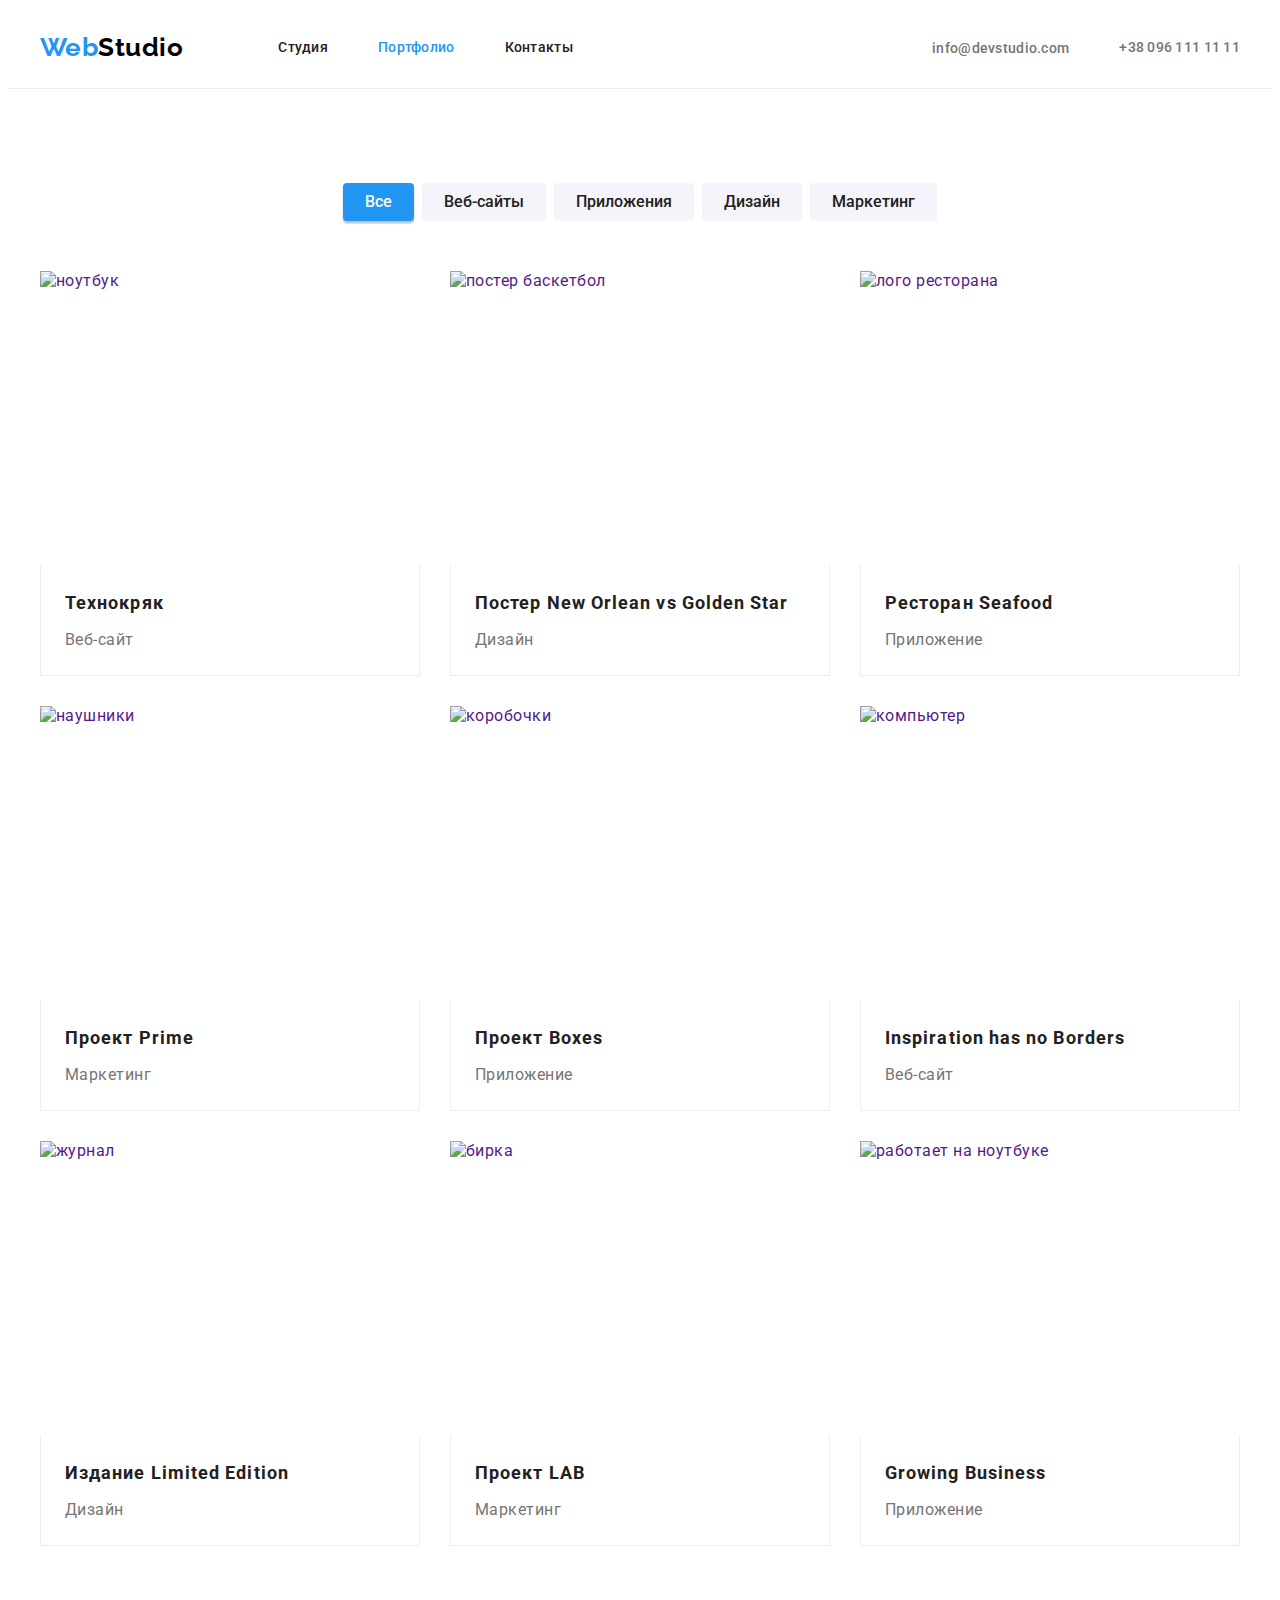
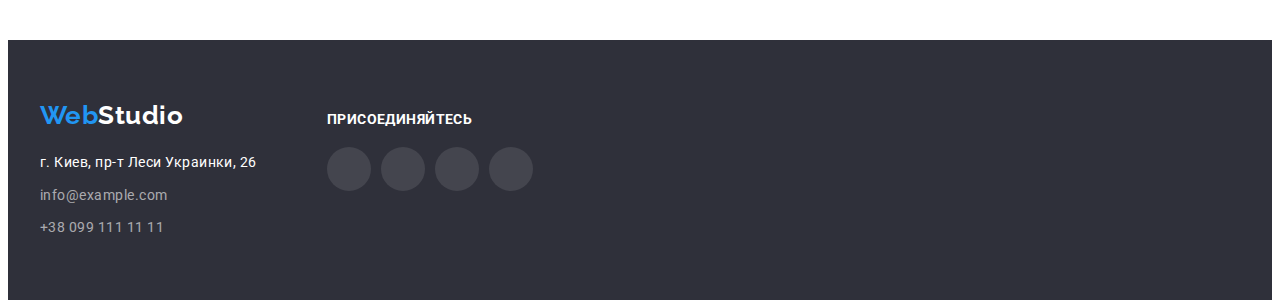
==== portfolio.html @ 0a2e4382 "правильный путь" ====
<!DOCTYPE html>
<html lang="ru">
<head>
    <meta charset="UTF-8">
    <meta http-equiv="X-UA-Compatible" content="IE=edge">
    <meta name="viewport" content="width=device-width, initial-scale=1.0">
    <title>WebStudio</title>
    <link rel="preconnect" href="https://fonts.googleapis.com">
    <link rel="preconnect" href="https://fonts.gstatic.com" crossorigin>
    <link href="https://fonts.googleapis.com/css2?family=Raleway:wght@700&family=Roboto:wght@400;500;700;900&display=swap"
        rel="stylesheet">
    <link rel="stylesheet" href="https://cdnjs.cloudflare.com/ajax/libs/modern-normalize/1.1.0/modern-normalize.min.css"
        integrity="sha512-wpPYUAdjBVSE4KJnH1VR1HeZfpl1ub8YT/NKx4PuQ5NmX2tKuGu6U/JRp5y+Y8XG2tV+wKQpNHVUX03MfMFn9Q=="
        crossorigin="anonymous" referrerpolicy="no-referrer" />
    <link rel="stylesheet" href="./css/styles.css" />
</head>
<body>
    <!-- Header -->
    <header class="page-header ">
        <div class="container header-container">
            <nav class="navigation">
                <a class="logo link" href="./index.html" lang="en"><span class="part-logo">Web</span>Studio</a>
                <ul class="menu list">
                    <li class="menu-item">
                        <a class="menu-link link" href="./index.html">Студия</a>
                    </li>
                    <li class="menu-item">
                        <a class="menu-link link current" href="portfolio.html">Портфолио</a>
                    </li>
                    <li class="menu-item">
                        <a class="menu-link link" href="">Контакты</a>
                    </li>
                </ul>
            </nav>
            <ul class="menu list">
                <li class="link">
                    <a class="menu-contact link email-address " href="mailto:info@devstudio.com">
                        <svg class="header-contact-icon" width="16" height="12">
                            <use href="./images/sprite.svg#icon-envelope"></use>
                        </svg>
                        info@devstudio.com
                    </a>
                    </li>
                    <li class="contact-menu-item link">
                        <a class="menu-contact link phone-number" href="tel:+380961111111">
                            <svg class="header-contact-icon" width="10" height="16">
                                <use href="./images/sprite.svg#icon-smartphone"></use>
                            </svg>
                            +38 096 111 11 11
                        </a>
                </li>
            </ul>
        </div>
        
    </header>
    <main>
    <!-- Portfolio cards -->
        <section class="portfolio section">
            <div class="portfolio-container container ">
                <ul class="btn-list list">
                    <li class="btn-item link"><button class="filters-btn filters-btn-active" type="button">Все</button></li>
                    <li class="btn-item link"><button class="filters-btn" type="button">Веб-сайты</button></li>
                    <li class="btn-item link"><button class="filters-btn" type="button">Приложения</button></li>
                    <li class="btn-item link"><button class="filters-btn" type="button">Дизайн</button></li>
                    <li class="btn-item link"><button class="filters-btn" type="button">Маркетинг</button></li>
                </ul>
                <ul class="portfolio-list list">
                    <li class="portfolio-item portfolio-project-link">
                        <a class="portfolio-project-item link" href=""><img src="./images/portfolio-img/project-img-1.jpg" alt="ноутбук"
                                width="370" height="294">
                        <div class="portfolio-card-info">
                            <h3 class="cards-title">Технокряк</h3>
                            <p class="cards-suptitle">Веб-сайт</p>
                        </div>
                        </a>
                    </li>
                    <li class="portfolio-item portfolio-project-link">
                        <a class="portfolio-project-item link" href=""><img src="./images/portfolio-img/project-img-2.jpg"
                                alt="постер баскетбол" width="370" height="294">
                        <div class="portfolio-card-info">
                            <h3 class="cards-title">Постер New Orlean vs Golden Star</h3>
                            <p class="cards-suptitle">Дизайн</p>
                        </div>
                        </a>
                    </li>
                    <li class="portfolio-item portfolio-project-link">
                        <a class="portfolio-project-item link" href=""><img src="./images/portfolio-img/project-img-3.jpg"
                                alt="лого ресторана" width="370" height="294">
                        <div class="portfolio-card-info">
                            <h3 class="cards-title">Ресторан Seafood</h3>
                            <p class="cards-suptitle">Приложение</p>
                        </div>
                        </a>
                    </li>
                    <li class="portfolio-item portfolio-project-link">
                        <a class="portfolio-project-item link" href=""><img src="./images/portfolio-img/project-img-4.jpg"
                                alt="наушники" width="370" height="294">
                        <div class="portfolio-card-info">
                            <h3 class="cards-title">Проект Prime</h3>
                            <p class="cards-suptitle">Маркетинг</p>
                        </div>
                        </a>
                    </li>
                    <li class="portfolio-item portfolio-project-link">
                        <a class="portfolio-project-item link" href=""><img src="./images/portfolio-img/project-img-5.jpg"
                                alt="коробочки" width="370" height="294">
                        <div class="portfolio-card-info">
                            <h3 class="cards-title">Проект Boxes</h3>
                            <p class="cards-suptitle">Приложение</p>
                        </div>
                        </a>
                    </li>
                    <li class="portfolio-item portfolio-project-link">
                        <a class="portfolio-project-item link" href=""><img src="./images/portfolio-img/project-img-6.jpg"
                                alt="компьютер" width="370" height="294">
                        <div class="portfolio-card-info">
                            <h3 lang="en" class="cards-title">Inspiration has no Borders</h3>
                            <p class="cards-suptitle">Веб-сайт</p>
                        </div>
                        </a>
                    </li>
                    <li class="portfolio-item portfolio-project-link">
                        <a class="portfolio-project-item link" href=""><img src="./images/portfolio-img/project-img-7.jpg" alt="журнал"
                                width="370" height="294">
                        <div class="portfolio-card-info">
                            <h3 class="cards-title">Издание Limited Edition</h3>
                            <p class="cards-suptitle">Дизайн</p>
                        </div>
                        </a>
                    </li>
                    <li class="portfolio-item portfolio-project-link">
                        <a class="portfolio-project-item link" href=""><img src="./images/portfolio-img/project-img-8.jpg" alt="бирка"
                                width="370" height="294">
                        <div class="portfolio-card-info">
                            <h3 class="cards-title">Проект LAB</h3>
                            <p class="cards-suptitle">Маркетинг</p>
                        </div>
                        </a>
                    </li>
                    <li class="portfolio-item portfolio-project-link">
                        <a class="portfolio-project-item link" href=""><img src="./images/portfolio-img/project-img-9.jpg"
                                alt="работает на ноутбуке" width="370" height="294">
                        <div class="portfolio-card-info">
                            <h3 lang="en" class="cards-title">Growing Business</h3>
                            <p class="cards-suptitle">Приложение</p>
                        </div>
                            
                        </a>
                    </li>
                </ul>
            </div>
        </section>
    </main>
    <!-- Footer -->
        <footer class="footer">
            <div class="footer-container container">
                <div class="footer-logo-contact">
                    <a class="logo-footer link" href="./index.html" lang="en"><span class="part-logo">Web</span>Studio</a>
                    <address class="address">
                        <ul class="footer-list list">
                            <li class="footer-item"><a class="footer-map link" href="https://goo.gl/maps/7doiL5XwBCKu4FnLA"
                                    target="_blank" rel="noopener noreferrer">г. Киев, пр-т Леси
                                    Украинки, 26 </a></li>
                            <li class="footer-item"><a class="footer-contact link"
                                    href="mailto:info@example.com">info@example.com</a></li>
                            <li class="footer-item"><a class="footer-contact link" href="tel:+380991111111">+38 099 111 11
                                    11</a></li>
                        </ul>
                    </address>
                </div>
                <div class="join">
                    <b class="join-title">присоединяйтесь</b>
                    <ul class="footer-icon-list list">
                        <li class="footer-list-item list">
                            <a href="" class="footer-list-link">
                                <svg class="footer-list-icon" width="20" height="20" aria-label="instagram">
                                    <use href="./images/sprite.svg#icon-instagram"></use>
                                </svg>
                            </a>
                        </li>
                        <li class="footer-list-item list">
                            <a href="" class="footer-list-link">
                                <svg class="footer-list-icon" width="20" height="20" aria-label="twitter">
                                    <use href="./images/sprite.svg#icon-twitter"></use>
                                </svg>
                            </a>
                        </li>
                        <li class="footer-list-item list">
                            <a href="" class="footer-list-link">
                                <svg class="footer-list-icon" width="20" height="20" aria-label="facebook">
                                    <use href="./images/sprite.svg#icon-facebook"></use>
                                </svg>
                            </a>
                        </li>
                        <li class="footer-list-item list">
                            <a href="" class="footer-list-link">
                                <svg class="footer-list-icon" width="20" height="20" aria-label="linkedin">
                                    <use href="./images/sprite.svg#icon-linkedin"></use>
                                </svg>
                            </a>
                        </li>
                    </ul>
                </div>
            </div>
    </footer>
</body>
</html>
---- css/styles.css ----
:root{
    --primary-font-family:'Roboto', sans-serif;
    --secondary-font-family:'Raleway', sans-serif;
    --accent-color: #2196F3;
    --main-letter-spacing: 0.03em;
}
h1,
h2,
h3,
h4,
h5,
h6,
p{
    margin-top: 0;
    margin-bottom: 0;
}
ul, 
ol{
    margin-top: 0;
    margin-bottom: 0;
    padding-left: 0;
}
img{
    display: block;
}
.container{
    width: 1200px;
    padding-left: 15px;
    padding-right: 15px;
    margin-left: auto;
    margin-right: auto;
}
.section{
    padding-top: 94px;
    padding-bottom: 94px;
}
.link{
    text-decoration: none;
}
.list{
    list-style: none;
}
body{
    font-family: var(--primary-font-family);

    letter-spacing: var(--main-letter-spacing);
}
/* ############### HEADER ################# */
.page-header{
    border-bottom: 1px solid #ECECEC;
}
.header-container{
    display: flex;
    align-items: center;
    justify-content: space-between;
}

.navigation{
    display: flex;
    align-items: center;
}

.menu{
    display: flex;
}
.logo {
    font-family: var(--secondary-font-family);
    font-weight: 700;
    font-size: 26px;
    line-height: 31px;
    color: #000000;
    margin-right: 95px;
}
.part-logo {
    color: var(--accent-color);
}
.menu-item:not(:last-child){
    margin-right: 50px;
}

.menu-link{
    display: block;
    padding-top: 32px;
    padding-bottom: 32px;
    font-weight: 500;
    font-size: 14px;
    line-height: 1.14;
    letter-spacing: 0.02em;
    color: #212121;
}

.menu-link:hover,
.menu-link:focus{
    color: var(--accent-color);
}

.menu-contact{
    display: flex;
    align-items: center;
    padding-top: 32px;
    padding-bottom: 32px;
}

.phone-number{
    font-weight: 500;
    font-size: 14px;
    line-height: 1.14;
    letter-spacing: 0.02em;
    color: #757575;
    margin-left: 30px;
}

.phone-number:hover,
.phone-number:focus{
    color: var(--accent-color);
}

.header-contact-icon{
    margin-right: 10px;
    fill: currentColor;
}

.email-address{
    font-weight: 500;
    font-size: 14px;
    line-height: 16px;
    letter-spacing: 0.02em;
    color: #757575;
}
.email-address:hover,
.email-address:focus{
    color: var(--accent-color);
} 
.current {
    color: var(--accent-color);
}
/* ################## /HEADER ################ */
/* ############### HERO ################## */
.hero {
    background-image: linear-gradient(rgba(47, 48, 58, 0.4), rgba(47, 48, 58, 0.4)), url("./images/hero/bg.jpg");
    background-size: cover;
    background-color: #2F303A;
    padding-top: 200px;
    padding-bottom: 200px;
    text-align: center;
}
.modal-btn{
    font-family: inherit;
    font-weight: 700;
    font-size: 16px;
    line-height: 1.87;
    letter-spacing: 0.06em;
    color: #FFFFFF;
    cursor: pointer;
    background: var(--accent-color);
    box-shadow: 0px 4px 4px rgba(0, 0, 0, 0.15);
    border-radius: 4px;
    padding: 8px 30px;
}
.modal-btn:hover,
.modal-btn:focus{
    background: #188CE8;
}
.hero-title{
    
    font-weight: 900;
    font-size: 44px;
    line-height: 1.36;
    text-align: center;
    letter-spacing: 0.06em;
    text-transform: uppercase;
    color: #fff;
    margin-bottom: 30px;
}

/* ################ /HERO ################# */
/* ########### PECULARITIES ############# */
.pecularities-list{
    display: flex;
    flex-wrap: wrap;
    margin-left: -30px;
    margin-top: -30px;
}
.pecularities-link{
    flex-basis: calc(100% / 4 - 30px);
    margin-left: 30px;
    margin-top: 30px;

}
.pecularities-title{
    font-weight: 700;
    font-size: 14px;
    line-height: 1.14;
    text-transform: uppercase;
    color: #212121;
    margin-bottom: 10px;
    
}
.suptitle{
    font-weight: 400;
    font-size: 14px;
    line-height: 1.71;
    color: #757575;
}
.pecularities-icon-section{
    display: block;
    width: 260px;
    height: 120px;
    background-color: #F5F4FA;
    padding: 25px 100px;
    margin-bottom: 30px;
    border-radius: 4px;
}
.pecularities-icon{
    display: flex;
    justify-content: center;
    align-items: center;
}
/* ########### /PECULARITIES ############## */
/* ########### WHAT WE ARE DOING ########### */
.our-occupation{
    padding-top: 0;
}
.our-occupation-list{
    display: flex;
    flex-wrap: wrap;
    margin-left: -30px;
    margin-top: -30px;
}
.works-item{
    flex-basis: calc(100% / 3 - 30px);
    margin-left: 30px;
    margin-top: 30px;
}

.our-occupation-title{
    font-weight: 700;
    font-size: 36px;
    line-height: 1.17;
    text-align: center;
    color: #212121;
    margin-bottom: 50px;
}
/* ########### /WHAT WE ARE DOING ########## */
/* ############ OUR TEAM ############### */
.our-team-list{
    display: flex;
    flex-wrap: wrap;
    margin-left: -30px;
    margin-top: -30px;
}
.our-team-item{
    flex-basis: calc(100% / 4 - 30px);
    margin-left: 30px;
    margin-top: 30px;
    box-shadow: 0px 1px 3px rgba(0, 0, 0, 0.12), 0px 1px 1px rgba(0, 0, 0, 0.14), 0px 2px 1px rgba(0, 0, 0, 0.2);
    border-radius: 0px 0px 4px 4px;
}
.our-team{
    background-color: #F5F4FA;
}
.our-team-title{
    font-weight: 700;
    font-size: 36px;
    line-height: 1.17;
    text-align: center;
    color: #212121;
    margin-bottom: 50px;
}
.our-team-info{
    padding-top: 30px;
    padding-bottom: 30px;
    background-color: #FFFFFF;
}
.team-name{
    font-weight: 500;
    font-size: 16px;
    line-height: 1.19;
    text-align: center;
    color: #212121;
    /* padding-top: 30px;
    padding-bottom: 30px; */
}
.team-profession{
    font-weight: 400;
    font-size: 16px;
    line-height: 19px;
    text-align: center;
    color: #757575;
    margin-top: 4px;
    margin-bottom: 16px;
    /* padding-bottom: 30px; */
}
.social-list{
    display: flex;
    justify-content: center;
}
.social-list-icon{
    fill: #AFB1B8;
    
}
.social-list-link{
    display: flex;
    align-items: center;
    justify-content: center;
    width: 44px;
    height: 44px;
    border-radius: 50%;
    /* background-color: #FFFFFF; */
}
.social-list-item:not(:last-child){
    margin-right: 10px;
}
.social-list-link:hover,
.social-list-link:focus{
    background-color: #2196F3;
}
.social-list-link:hover .social-list-icon,
.social-list-link:focus .social-list-icon{
    fill: #FFFFFF;
}

/* ######## /OUR TEAM ######### */
/* ############ OUR WORKS ############## */
.portfolio-list{
    display: flex;
    flex-wrap: wrap;
    margin-top: -30px;
    margin-left: -30px;
}
.portfolio-item{
    flex-basis: calc(100% / 3 - 30px);
    margin-left: 30px;
    margin-top: 30px;
    
}
.portfolio-item:hover,
.portfolio-item:focus{
    box-shadow: 1px 4px 6px 0px rgba(0, 0, 0, 0.16), 0px 4px 4px 0px rgba(0, 0, 0, 0.06),
            0px 1px 1px 0px rgba(0, 0, 0, 0.12);
}
.portfolio-card-info{
    padding: 20px 24px;
    background: #FFFFFF;
    border: 1px solid #EEEEEE;
    border-top: none;
}
.btn-list{
    display: flex;
    justify-content: center;
    margin-bottom: 50px;
}
.btn-item:not(:last-child){
    margin-right: 8px;
}
    
.cards-title{
    margin-bottom: 4px;
    font-weight: 700;
    font-size: 18px;
    line-height: 2;
    letter-spacing: 0.06em;
    color: #212121;
    
}
.cards-suptitle{
    font-weight: 400;
    font-size: 16px;
    line-height: 1.87;
    color: #757575;
}
/* ########### /OUR WORKS ############ */
/* ########### CLIENTS ############# */
.clients-title{
    font-family: 'Roboto';
    font-style: normal;
    font-weight: 700;
    font-size: 36px;
    line-height: 42px;
    text-align: center;
    letter-spacing: 0.03em;
    color: #212121;
    margin-bottom: 50px;
}
.clients-list{
    display: flex;
    justify-content: center;
}
.clients-list-link{
    display: flex;
    align-items: center;
    justify-content: center;
    width: 170px;
    height: 92px;
    border: 1px solid;
    border-radius: 4px;
    color: #AFB1B8;
}
.clients-list-icon{
    fill: currentColor;
}
.clients-list-link:focus,
.clients-list-link:hover{
    color: var(--accent-color);
}

.clients-item:not(:last-child) {
    margin-right: 30px;
}
/* ########### /CLIENTS ############# */
/* ########### FILTERS ########## */
.filters-btn-active{
    color: var(--accent-color);
}
.filters-btn{
    padding: 6px 22px;
    font-family: inherit;
    font-weight: 500;
    font-size: 16px;
    line-height: 1.62;
    text-align: center;
    color: #212121;
    cursor: pointer;
    background: #F5F4FA;
    border-radius: 4px;
    border: none;
}
.filters-btn-active,
.filters-btn:hover,
.filters-btn:focus{
    background-color: var(--accent-color);
    color: #fff;
    box-shadow: 0px 3px 1px rgba(0, 0, 0, 0.1), 0px 1px 2px rgba(0, 0, 0, 0.08),
    0px 2px 2px rgba(0, 0, 0, 0.12);
    border-radius: 4px;
}

/* ########### /FILTERS ########### */
/*##############FOOTER############*/
.address{
    font-style: normal;
}
.footer-item:not(:last-child){
    margin-bottom: 9px;
    /* padding-bottom: 60px; */
}
.footer{
    background-color: #2F303A;
    padding-top: 60px;
    padding-bottom: 60px;
}
.footer-container{
    display: flex;
    align-items: baseline;
}
.logo-footer{
    display: inline-block;

    font-family: var(--secondary-font-family);
    font-weight: 700;
    font-size: 26px;
    line-height: 1.19;
    color: #FFFFFF;
    /* padding-top: 60px; */
    margin-bottom: 20px;
    /* padding-bottom: 20px; */
}
.footer-logo-contact{
    margin-right: 70px;
}
.footer-contact{
    font-weight: 400;
    font-size: 14px;
    line-height: 1.71;
    color: rgba(255, 255, 255, 0.6);
}
.footer-map{
    font-weight: 400;
    font-size: 14px;
    line-height: 1.71;
    color: #FFFFFF;
}
.footer-contact:hover,
.footer-contact:focus{
    color: var(--accent-color);
}
.footer-map:hover,
.footer-map:focus {
    color: var(--accent-color);
}
.join-title{
    display: inline-block;
    font-family: 'Roboto';
    font-style: normal;
    font-weight: 700;
    font-size: 14px;
    line-height: 16px;
    letter-spacing: 0.03em;
    text-transform: uppercase;
    color: #FFFFFF;
    margin-bottom: 20px;
}
.footer-icon-list{
    display: flex;
}
.footer-list-link{
    display: flex;
    justify-content: center;
    align-items: center;
    width: 44px;
    height: 44px;
    border-radius: 50%;
    color: #FFFFFF;
    background-color: rgba(255, 255, 255, 0.1);
}
.footer-list-link:hover,
.footer-list-link:focus{
    background-color: var(--accent-color);
    color: #FFFFFF;
}
.footer-list-icon{
    fill: currentColor;
}
.footer-list-item:not(:last-child) {
    margin-right: 10px;
}
/*#############/FOOTER############*/
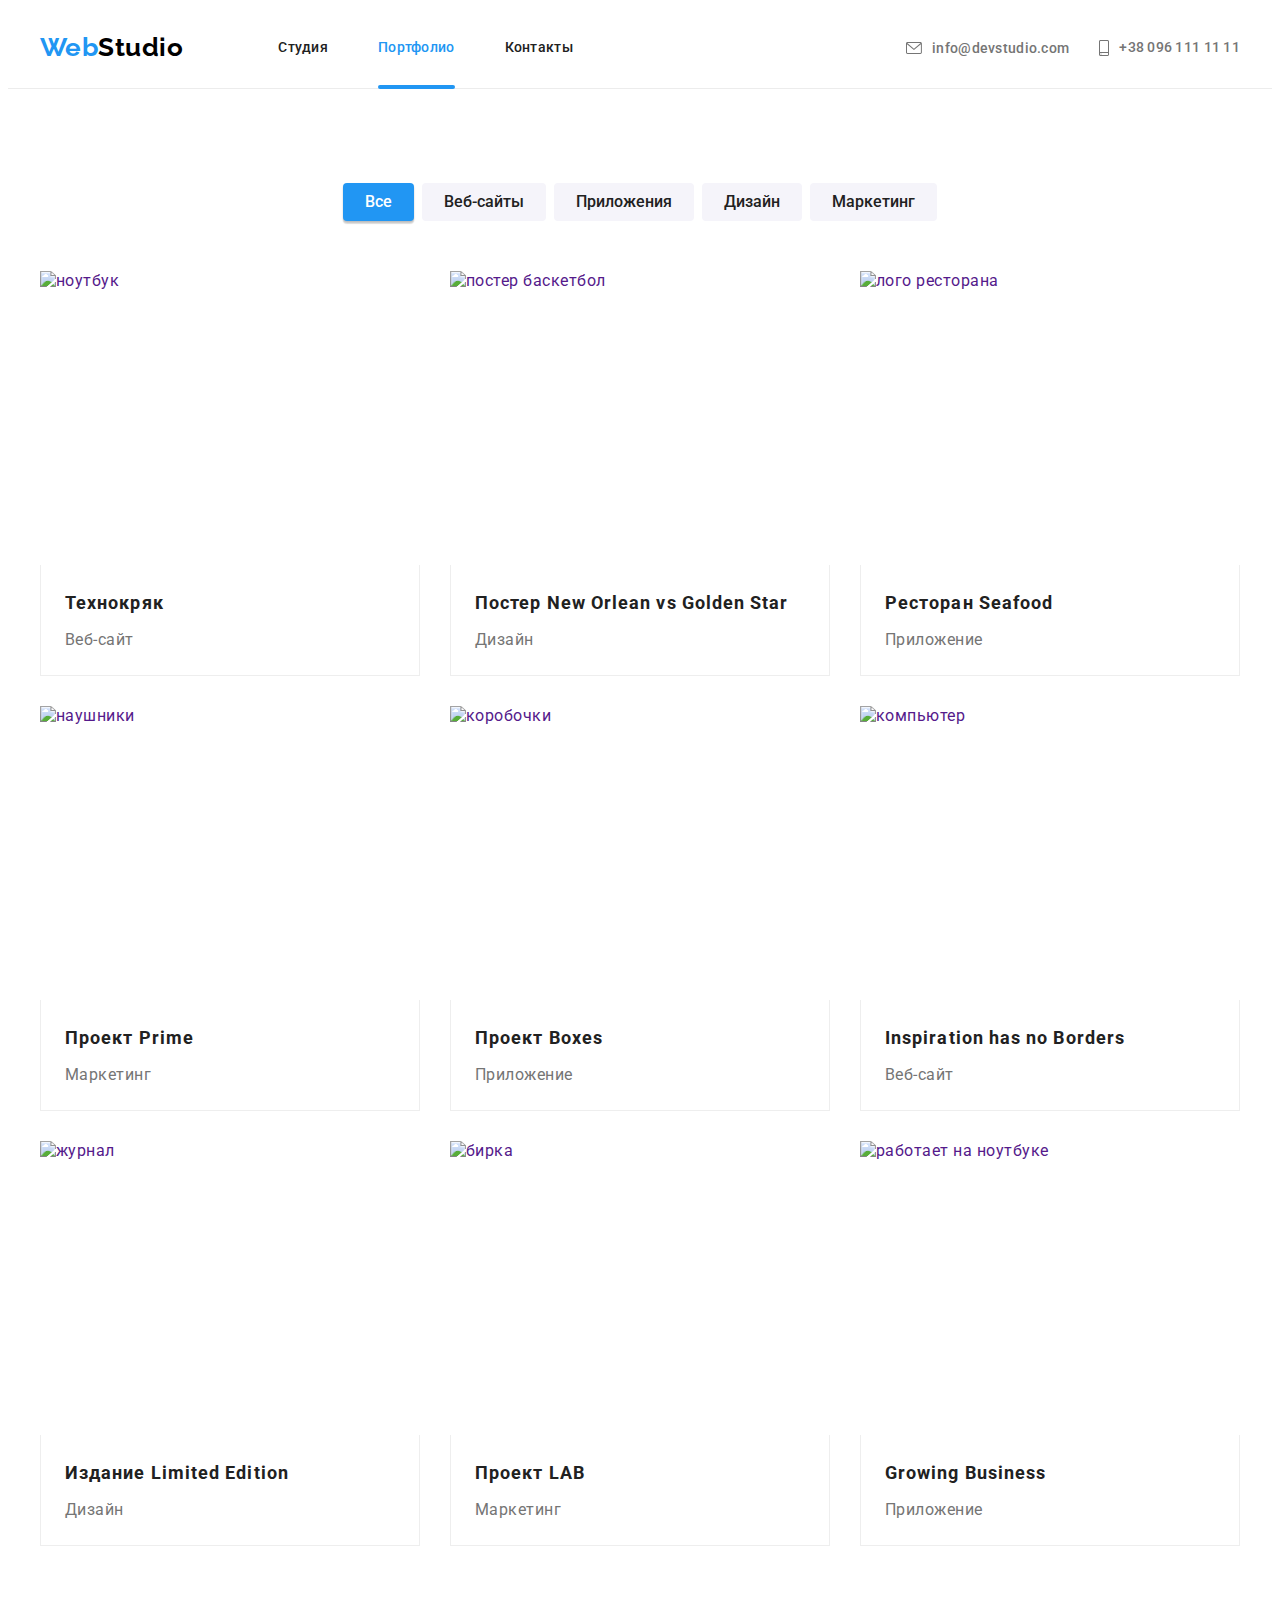
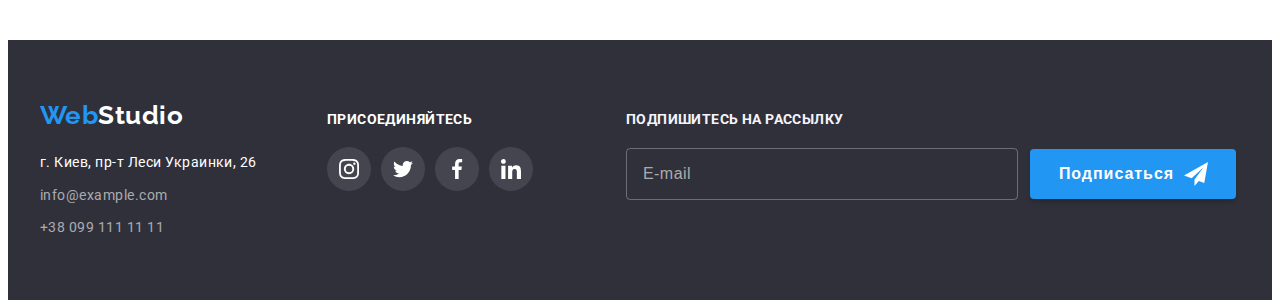
==== commit c622be1a: "на проверку" ====
--- a/portfolio.html
+++ b/portfolio.html
@@ -66,8 +66,17 @@
                 </ul>
                 <ul class="portfolio-list list">
                     <li class="portfolio-item portfolio-project-link">
-                        <a class="portfolio-project-item link" href=""><img src="./images/portfolio-img/project-img-1.jpg" alt="ноутбук"
-                                width="370" height="294">
+                        <a class="portfolio-project-item link" href="">
+                            <div class="portfolio-project-img">
+                                <img src="./images/portfolio-img/project-img-1.jpg" alt="ноутбук" width="370" height="294" />
+                                <div class="portfolio-overlay">
+                                    <p class="portfolio-overlay-text">
+                                        Ресурс предлагает комплексные предложения с разным уровнем функционала и сервисов. 
+                                        Все это позволит посетителю получить
+                                        исчерпывающие сведения о компании или частном лице.
+                                    </p>
+                                </div>
+                            </div>
                         <div class="portfolio-card-info">
                             <h3 class="cards-title">Технокряк</h3>
                             <p class="cards-suptitle">Веб-сайт</p>
@@ -75,8 +84,18 @@
                         </a>
                     </li>
                     <li class="portfolio-item portfolio-project-link">
-                        <a class="portfolio-project-item link" href=""><img src="./images/portfolio-img/project-img-2.jpg"
-                                alt="постер баскетбол" width="370" height="294">
+                        <a class="portfolio-project-item link" href="">
+                            <div class="portfolio-project-img">
+                            <img src="./images/portfolio-img/project-img-2.jpg"
+                                alt="постер баскетбол" width="370" height="294"/>
+                                <div class="portfolio-overlay">
+                                    <p class="portfolio-overlay-text">
+                                        Ресурс предлагает комплексные предложения с разным уровнем функционала и сервисов.
+                                        Все это позволит посетителю получить
+                                        исчерпывающие сведения о компании или частном лице.
+                                    </p>
+                                </div>
+                            </div>
                         <div class="portfolio-card-info">
                             <h3 class="cards-title">Постер New Orlean vs Golden Star</h3>
                             <p class="cards-suptitle">Дизайн</p>
@@ -84,8 +103,18 @@
                         </a>
                     </li>
                     <li class="portfolio-item portfolio-project-link">
-                        <a class="portfolio-project-item link" href=""><img src="./images/portfolio-img/project-img-3.jpg"
-                                alt="лого ресторана" width="370" height="294">
+                        <a class="portfolio-project-item link" href="">
+                             <div class="portfolio-project-img">
+                            <img src="./images/portfolio-img/project-img-3.jpg"
+                                alt="лого ресторана" width="370" height="294"/>
+                                <div class="portfolio-overlay">
+                                    <p class="portfolio-overlay-text">
+                                        Ресурс предлагает комплексные предложения с разным уровнем функционала и сервисов.
+                                        Все это позволит посетителю получить
+                                        исчерпывающие сведения о компании или частном лице.
+                                    </p>
+                                </div>
+                            </div>
                         <div class="portfolio-card-info">
                             <h3 class="cards-title">Ресторан Seafood</h3>
                             <p class="cards-suptitle">Приложение</p>
@@ -93,8 +122,18 @@
                         </a>
                     </li>
                     <li class="portfolio-item portfolio-project-link">
-                        <a class="portfolio-project-item link" href=""><img src="./images/portfolio-img/project-img-4.jpg"
+                        <a class="portfolio-project-item link" href="">
+                            <div class="portfolio-project-img">
+                                <img src="./images/portfolio-img/project-img-4.jpg"
                                 alt="наушники" width="370" height="294">
+                                <div class="portfolio-overlay">
+                                    <p class="portfolio-overlay-text">
+                                        Ресурс предлагает комплексные предложения с разным уровнем функционала и сервисов.
+                                        Все это позволит посетителю получить
+                                        исчерпывающие сведения о компании или частном лице.
+                                    </p>
+                                </div>
+                            </div>
                         <div class="portfolio-card-info">
                             <h3 class="cards-title">Проект Prime</h3>
                             <p class="cards-suptitle">Маркетинг</p>
@@ -102,8 +141,18 @@
                         </a>
                     </li>
                     <li class="portfolio-item portfolio-project-link">
-                        <a class="portfolio-project-item link" href=""><img src="./images/portfolio-img/project-img-5.jpg"
+                        <a class="portfolio-project-item link" href="">
+                            <div class="portfolio-project-img">
+                                <img src="./images/portfolio-img/project-img-5.jpg"
                                 alt="коробочки" width="370" height="294">
+                                <div class="portfolio-overlay">
+                                    <p class="portfolio-overlay-text">
+                                        Ресурс предлагает комплексные предложения с разным уровнем функционала и сервисов.
+                                        Все это позволит посетителю получить
+                                        исчерпывающие сведения о компании или частном лице.
+                                    </p>
+                                </div>
+                            </div>
                         <div class="portfolio-card-info">
                             <h3 class="cards-title">Проект Boxes</h3>
                             <p class="cards-suptitle">Приложение</p>
@@ -111,8 +160,18 @@
                         </a>
                     </li>
                     <li class="portfolio-item portfolio-project-link">
-                        <a class="portfolio-project-item link" href=""><img src="./images/portfolio-img/project-img-6.jpg"
+                        <a class="portfolio-project-item link" href="">
+                            <div class="portfolio-project-img">
+                                <img src="./images/portfolio-img/project-img-6.jpg"
                                 alt="компьютер" width="370" height="294">
+                                <div class="portfolio-overlay">
+                                    <p class="portfolio-overlay-text">
+                                        Ресурс предлагает комплексные предложения с разным уровнем функционала и сервисов.
+                                        Все это позволит посетителю получить
+                                        исчерпывающие сведения о компании или частном лице.
+                                    </p>
+                                </div>
+                            </div>
                         <div class="portfolio-card-info">
                             <h3 lang="en" class="cards-title">Inspiration has no Borders</h3>
                             <p class="cards-suptitle">Веб-сайт</p>
@@ -120,8 +179,18 @@
                         </a>
                     </li>
                     <li class="portfolio-item portfolio-project-link">
-                        <a class="portfolio-project-item link" href=""><img src="./images/portfolio-img/project-img-7.jpg" alt="журнал"
+                        <a class="portfolio-project-item link" href="">
+                            <div class="portfolio-project-img">
+                                <img src="./images/portfolio-img/project-img-7.jpg" alt="журнал"
                                 width="370" height="294">
+                                <div class="portfolio-overlay">
+                                    <p class="portfolio-overlay-text">
+                                        Ресурс предлагает комплексные предложения с разным уровнем функционала и сервисов.
+                                        Все это позволит посетителю получить
+                                        исчерпывающие сведения о компании или частном лице.
+                                    </p>
+                                </div>
+                            </div>
                         <div class="portfolio-card-info">
                             <h3 class="cards-title">Издание Limited Edition</h3>
                             <p class="cards-suptitle">Дизайн</p>
@@ -129,8 +198,18 @@
                         </a>
                     </li>
                     <li class="portfolio-item portfolio-project-link">
-                        <a class="portfolio-project-item link" href=""><img src="./images/portfolio-img/project-img-8.jpg" alt="бирка"
+                        <a class="portfolio-project-item link" href="">
+                            <div class="portfolio-project-img">
+                                <img src="./images/portfolio-img/project-img-8.jpg" alt="бирка"
                                 width="370" height="294">
+                                <div class="portfolio-overlay">
+                                    <p class="portfolio-overlay-text">
+                                        Ресурс предлагает комплексные предложения с разным уровнем функционала и сервисов.
+                                        Все это позволит посетителю получить
+                                        исчерпывающие сведения о компании или частном лице.
+                                    </p>
+                                </div>
+                            </div>
                         <div class="portfolio-card-info">
                             <h3 class="cards-title">Проект LAB</h3>
                             <p class="cards-suptitle">Маркетинг</p>
@@ -138,8 +217,18 @@
                         </a>
                     </li>
                     <li class="portfolio-item portfolio-project-link">
-                        <a class="portfolio-project-item link" href=""><img src="./images/portfolio-img/project-img-9.jpg"
+                        <a class="portfolio-project-item link" href="">
+                            <div class="portfolio-project-img">
+                                <img src="./images/portfolio-img/project-img-9.jpg"
                                 alt="работает на ноутбуке" width="370" height="294">
+                                <div class="portfolio-overlay">
+                                    <p class="portfolio-overlay-text">
+                                        Ресурс предлагает комплексные предложения с разным уровнем функционала и сервисов.
+                                        Все это позволит посетителю получить
+                                        исчерпывающие сведения о компании или частном лице.
+                                    </p>
+                                </div>
+                            </div>
                         <div class="portfolio-card-info">
                             <h3 lang="en" class="cards-title">Growing Business</h3>
                             <p class="cards-suptitle">Приложение</p>
@@ -201,6 +290,18 @@
                         </li>
                     </ul>
                 </div>
+                <div class="footer-send-form">
+                    <p class="footer-form-title">Подпишитесь на рассылку</p>
+                    <form class="footer-form" name="footer-form" autocomplete="on">
+                        <input class="footer-input" type="email" name="email" aria-label="E-mail" placeholder="E-mail" />
+                        <button class="footer-btn" type="submit">
+                            Подписаться
+                            <svg class="footer-icon-send" width="24" height="24">
+                                <use href="./images/sprite.svg#icon-send"></use>
+                            </svg>
+                        </button>
+                    </form>
+                </div>
             </div>
     </footer>
 </body>
--- a/css/styles.css
+++ b/css/styles.css
@@ -34,6 +34,18 @@
     padding-top: 94px;
     padding-bottom: 94px;
 }
+.visually-hidden{
+    position: absolute;
+    width: 1px;
+    height: 1px;
+    margin: -1px;
+    border: 0;
+    padding: 0;
+    white-space: nowrap;
+    clip-path: inset(100%);
+    clip: rect(0 0 0 0);
+    overflow: hidden;
+}
 .link{
     text-decoration: none;
 }
@@ -77,7 +89,13 @@
 .menu-item:not(:last-child){
     margin-right: 50px;
 }
-
+/* .menu-item::after {
+    display: block;
+    width: 48px;
+    height: 4px;
+    content: "";
+    background-color: #2196F3;
+} */
 .menu-link{
     display: block;
     padding-top: 32px;
@@ -87,12 +105,20 @@
     line-height: 1.14;
     letter-spacing: 0.02em;
     color: #212121;
+    transition: color 250ms cubic-bezier(0.4, 0, 0.2, 1);
 }
 
 .menu-link:hover,
 .menu-link:focus{
     color: var(--accent-color);
 }
+ /* .menu-link::after{
+    display: block;
+    width: 48px;
+    height: 4px;
+    content:"" ;
+    background-color: #2196F3;
+}  */
 
 .menu-contact{
     display: flex;
@@ -108,6 +134,7 @@
     letter-spacing: 0.02em;
     color: #757575;
     margin-left: 30px;
+    transition: color 250ms cubic-bezier(0.4, 0, 0.2, 1);
 }
 
 .phone-number:hover,
@@ -126,22 +153,45 @@
     line-height: 16px;
     letter-spacing: 0.02em;
     color: #757575;
+    transition: color 250ms cubic-bezier(0.4, 0, 0.2, 1);
 }
 .email-address:hover,
 .email-address:focus{
     color: var(--accent-color);
 } 
 .current {
+    position: relative;
     color: var(--accent-color);
 }
+.current::after {
+    position: absolute;
+    width: 100%;
+    left: 0;
+    bottom: -1px;
+    height: 4px;
+    background-color: var(--accent-color);
+    content: '';
+    border-radius: 2px;
+} 
 /* ################## /HEADER ################ */
 /* ############### HERO ################## */
 .hero {
-    background-image: linear-gradient(rgba(47, 48, 58, 0.4), rgba(47, 48, 58, 0.4)), url("./images/hero/bg.jpg");
-    background-size: cover;
+    max-width: 1600px;
+    margin: 0 auto;
     background-color: #2F303A;
+    padding-top: 0px;
+    padding-bottom: 0px;
+    text-align: center;
+}
+.hero-container{
+    max-width: 1600px;
+    margin: 0 auto;
     padding-top: 200px;
     padding-bottom: 200px;
+    background-image: linear-gradient(rgba(47, 48, 58, 0.4), rgba(47, 48, 58, 0.4)), url("../images/bg.jpg");
+    background-repeat: no-repeat;
+    background-size: cover;
+    background-position: center;
     text-align: center;
 }
 .modal-btn{
@@ -155,7 +205,9 @@
     background: var(--accent-color);
     box-shadow: 0px 4px 4px rgba(0, 0, 0, 0.15);
     border-radius: 4px;
-    padding: 8px 30px;
+    border: none;
+    padding: 10px 32px;
+    transition: background-color 250ms cubic-bezier(0.4, 0, 0.2, 1);
 }
 .modal-btn:hover,
 .modal-btn:focus{
@@ -228,9 +280,28 @@
     margin-top: -30px;
 }
 .works-item{
+    position: relative;
     flex-basis: calc(100% / 3 - 30px);
     margin-left: 30px;
     margin-top: 30px;
+}
+.works-overlay{
+    position: absolute;
+    bottom: 0;
+    width: 100%;
+    padding-top: 27px;
+    padding-bottom: 27px;
+    font-family: 'Roboto';
+    font-style: normal;
+    font-weight: 700;
+    font-size: 14px;
+    line-height: 16px;
+    text-align: center;
+    letter-spacing: 0.03em;
+    text-transform: uppercase;
+
+    color: #FFFFFF;
+    background-color: rgba(47, 48, 58, 0.8);
 }
 
 .our-occupation-title{
@@ -297,6 +368,7 @@
 }
 .social-list-icon{
     fill: #AFB1B8;
+    transition: fill 250ms cubic-bezier(0.4, 0, 0.2, 1);
     
 }
 .social-list-link{
@@ -306,6 +378,7 @@
     width: 44px;
     height: 44px;
     border-radius: 50%;
+    transition: background-color 250ms cubic-bezier(0.4, 0, 0.2, 1);
     /* background-color: #FFFFFF; */
 }
 .social-list-item:not(:last-child){
@@ -327,15 +400,65 @@
     flex-wrap: wrap;
     margin-top: -30px;
     margin-left: -30px;
+}
+.portfolio-project-img{
+    position: relative;
+    overflow: hidden;
+}
+.portfolio-project-img::before{
+    display: inline-block;
+    content: '';
+
+    position: absolute;
+    top: 0;
+    left: 0;
+    width: 100%;
+    height: 100%;
+
+    background-color: rgba(33, 150, 243, 0.9);
+
+    opacity: 0;
+
+    transform: translateY(100%);
+    transition: transform 250ms cubic-bezier(0.4, 0, 0.2, 1);
+}
+.portfolio-overlay{
+    position: absolute;
+    top: 0;
+    left: 0;
+    width: 100%;
+    height: 100%;
+    padding: 63px 24px;
+
+    opacity: 0;
+
+    transform: translateY(100%);
+    transition: transform 250ms cubic-bezier(0.4, 0, 0.2, 1);
+}
+.portfolio-item:hover .portfolio-project-img::before,
+.portfolio-item:hover .portfolio-overlay{
+    transform: translateY(0);
+    opacity: 1;
+}
+.portfolio-overlay-text{
+    font-size: 18px;
+    line-height: 1.56;
+    letter-spacing: 0.03em;
+
+    color:#FFFFFF
 }
 .portfolio-item{
     flex-basis: calc(100% / 3 - 30px);
     margin-left: 30px;
     margin-top: 30px;
+    transition: box-shadow 250ms cubic-bezier(0.4, 0, 0.2, 1);
     
 }
-.portfolio-item:hover,
-.portfolio-item:focus{
+.portfolio-project-item{
+    display: block;
+}
+.portfolio-project-item:hover,
+.portfolio-project-item:focus{
     box-shadow: 1px 4px 6px 0px rgba(0, 0, 0, 0.16), 0px 4px 4px 0px rgba(0, 0, 0, 0.06),
             0px 1px 1px 0px rgba(0, 0, 0, 0.12);
 }
@@ -395,6 +518,7 @@
     border: 1px solid;
     border-radius: 4px;
     color: #AFB1B8;
+    transition: color 250ms cubic-bezier(0.4, 0, 0.2, 1);
 }
 .clients-list-icon{
     fill: currentColor;
@@ -424,6 +548,7 @@
     background: #F5F4FA;
     border-radius: 4px;
     border: none;
+    transition: background-color 250ms cubic-bezier(0.4, 0, 0.2, 1), color 250ms cubic-bezier(0.4, 0, 0.2, 1), box-shadow 250ms cubic-bezier(0.4, 0, 0.2, 1);
 }
 .filters-btn-active,
 .filters-btn:hover,
@@ -473,12 +598,14 @@
     font-size: 14px;
     line-height: 1.71;
     color: rgba(255, 255, 255, 0.6);
+    transition: color 250ms cubic-bezier(0.4, 0, 0.2, 1);
 }
 .footer-map{
     font-weight: 400;
     font-size: 14px;
     line-height: 1.71;
     color: #FFFFFF;
+    transition: color 250ms cubic-bezier(0.4, 0, 0.2, 1);
 }
 .footer-contact:hover,
 .footer-contact:focus{
@@ -512,10 +639,11 @@
     border-radius: 50%;
     color: #FFFFFF;
     background-color: rgba(255, 255, 255, 0.1);
+    transition: background-color 250ms cubic-bezier(0.4, 0, 0.2, 1);
 }
 .footer-list-link:hover,
 .footer-list-link:focus{
-    background-color: var(--accent-color);
+    background-color: #2196f3;
     color: #FFFFFF;
 }
 .footer-list-icon{
@@ -524,4 +652,282 @@
 .footer-list-item:not(:last-child) {
     margin-right: 10px;
 }
-/*#############/FOOTER############*/+.footer-form-title {
+    display: inline-block;
+    margin-bottom: 20px;
+
+    font-weight: 700;
+    font-size: 14px;
+    line-height: 1.14;
+    letter-spacing: 0.03em;
+    text-transform: uppercase;
+
+    color: #F5F4Fa;
+}
+
+.footer-form {
+    display: flex;
+    align-items: center;
+}
+.footer-input {
+    width: 358px;
+    height: 50px;
+    padding: 0 16px;
+    margin-right: 12px;
+
+    border: 1px solid rgba(255, 255, 255, 0.3);
+    border-radius: 4px;
+
+    background-color: transparent;
+    color: #FFFFFF;
+    font-size: 16px;
+
+    outline: none;
+    transition: border-color 250ms cubic-bezier(0.4, 0, 0.2, 1);
+}
+
+.footer-input:focus {
+    border-color: #2196f3;
+}
+
+.footer-input::placeholder {
+    font-size: 16px;
+    line-height: 1.25;
+    letter-spacing: 0.03em;
+
+    color: rgba(255, 255, 255, 0.6);
+}
+
+.footer-btn {
+    display: inline-flex;
+    align-items: center;
+    justify-content: center;
+    padding: 10px 28px 10px 29px;
+
+    font-weight: 700;
+    font-size: 16px;
+    line-height: 1.87;
+    letter-spacing: 0.06em;
+
+    color: #FFFFFF;
+    background-color: #2196f3;
+    border: none;
+    box-shadow: 0px 4px 4px rgba(0, 0, 0, 0.15);
+    border-radius: 4px;
+
+    transition: background-color 250ms cubic-bezier(0.4, 0, 0.2, 1);
+}
+
+.footer-icon-send {
+    margin-left: 10px;
+    fill: currentColor;
+}
+
+.footer-btn:hover,
+.footer-btn:focus {
+    background-color: #188ce8;
+}
+.footer-send-form{
+    margin-left: 93px;
+}
+/*#############/FOOTER############*/
+/* ---------------------- BACKDROP + MODAL ----------------------- */
+
+.backdrop {
+    position: fixed;
+    top: 0;
+    left: 0;
+    width: 100vw;
+    height: 100vh;
+    background-color: rgba(0, 0, 0, 0.2);
+
+    opacity: 1;
+    transition: opacity 250ms cubic-bezier(0.4, 0, 0.2, 1), visibility 250ms cubic-bezier(0.4, 0, 0.2, 1);
+}
+
+.backdrop.is-hidden {
+    opacity: 0;
+    visibility: hidden;
+    pointer-events: none;
+}
+
+.backdrop.is-hidden .modal {
+    transform: translate(-50%, -50%) scale(0.9);
+    opacity: 0;
+}
+
+.modal {
+    position: absolute;
+    top: 50%;
+    left: 50%;
+    padding: 40px;
+    min-width: 528px;
+    min-height: 581px;
+    border-radius: 4px;
+
+    background-color: #FFFFFF;
+    box-shadow: 0px 1px 3px rgba(0, 0, 0, 0.12), 0px 1px 1px rgba(0, 0, 0, 0.14),
+        0px 2px 1px rgba(0, 0, 0, 0.2);
+
+    transform: translate(-50%, -50%) scale(1);
+    opacity: 1;
+
+    transition: transform 250ms cubic-bezier(0.4, 0, 0.2, 1), opacity 250ms cubic-bezier(0.4, 0, 0.2, 1);
+}
+
+.modal-btn-close {
+    position: absolute;
+    top: 8px;
+    right: 8px;
+    display: flex;
+    justify-content: center;
+    align-items: center;
+    margin-left: auto;
+    width: 30px;
+    height: 30px;
+    border-radius: 50%;
+    cursor: pointer;
+    background-color: #FFFFFF;
+    border: 1px solid rgba(0, 0, 0, 0.1);
+    padding: 0;
+    transition: box-shadow 250ms cubic-bezier(0.4, 0, 0.2, 1), fill 250ms cubic-bezier(0.4, 0, 0.2, 1);
+}
+
+.modal-btn-close:hover {
+    box-shadow: 0px 1px 3px rgba(0, 0, 0, 0.12), 0px 1px 1px rgba(0, 0, 0, 0.14),
+        0px 2px 1px rgba(0, 0, 0, 0.2);
+    fill: #2196F3;
+}
+/*############## CONTACT FOR M############*/
+.form-title{
+    font-family: 'Roboto';
+    font-style: normal;
+    font-weight: 700;
+    font-size: 20px;
+    line-height: 23px;
+    text-align: center;
+    letter-spacing: 0.03em;
+    color: #212121;
+    margin-bottom: 12px;
+}
+.contact-form{
+    display: flex;
+    flex-direction: column;
+}
+.contact-form-field{
+    margin-bottom: 10px;
+}
+.contact-form-field-span{
+    font-family: 'Roboto';
+    font-style: normal;
+    font-weight: 400;
+    font-size: 12px;
+    line-height: 14px;
+    letter-spacing: 0.01em;
+    color: #757575;
+}
+.contact-form-input-wrapper{
+    position: relative;
+    margin-top: 4px;
+}
+.contact-form-input{
+    width: 100%;
+    height: 40px;
+    padding-left: 42px;
+    border-radius: 4px;
+    border: 1px solid rgba(33, 33, 33, 0.2);
+    cursor: pointer;
+    transition: border-color 250ms cubic-bezier(0.4, 0, 0.2, 1);
+}
+.contact-form-input:focus{
+    outline: none;
+    border-color: #2196F3;
+}
+.contact-form-icon{
+    position: absolute;
+    top: 50%;
+    left: 12px;
+    transform: translateY(-50%);
+    transition: fill 250ms cubic-bezier(0.4, 0, 0.2, 1);
+}
+.contact-form-input:focus + .contact-form-icon{
+    fill: #2196F3;
+}
+.contact-form-comment{
+    width: 100%;
+    height: 120px;
+    padding: 12px 16px;
+    margin-top: 4px;
+    resize: none;
+    border-radius: 4px;
+    border: 1px solid rgba(33, 33, 33, 0.2);
+    transition: border-color 250ms cubic-bezier(0.4, 0, 0.2, 1);
+}
+.contact-form-comment::placeholder{
+    font-family: 'Roboto';
+    font-style: normal;
+    font-weight: 400;
+    font-size: 14px;
+    line-height: 16px;
+    letter-spacing: 0.01em;
+    color: rgba(117, 117, 117, 0.5);
+}
+.contact-form-comment:focus{
+    outline: none;
+    border-color: #2196F3;
+}
+.contact-form-checkbox-label{
+    display: flex;
+    align-items: center;
+    font-family: 'Roboto';
+    font-style: normal;
+    font-weight: 400;
+    font-size: 14px;
+    line-height: 24px;
+    letter-spacing: 0.03em;
+    margin-bottom: 30px;
+    color: #757575;
+}
+.contact-form-checkbox-label::before{
+    display: block;
+    content: '';
+    width: 16px;
+    height: 15px;
+    margin-right: 8px;
+    cursor: pointer;
+    border: 1px solid #212121;
+    border-radius: 2px;
+
+}
+.contact-form-checkbox:checked + .contact-form-checkbox-label::before{
+    background-color: #2196F3;
+    background-image: url("../images/icon-check.svg");
+    background-position: center;
+    border: 1px solid #2196F3;
+    
+}
+.contact-form-checkbox:focus +.contact-form-checkbox-label::before{
+    outline: 2px solid rgba(33, 150, 243, 0.5);
+}
+.contact-form-btn {
+    font-family: inherit;
+    align-self: center;
+    font-weight: 700;
+    font-size: 16px;
+    line-height: 1.87;
+    letter-spacing: 0.06em;
+    color: #FFFFFF;
+    cursor: pointer;
+    background: var(--accent-color);
+    box-shadow: 0px 4px 4px rgba(0, 0, 0, 0.15);
+    border-radius: 4px;
+    border: none;
+    padding: 10px 55px;
+    transition: background-color 250ms cubic-bezier(0.4, 0, 0.2, 1);
+}
+
+.contact-form-btn:hover,
+.contact-form-btn:focus {
+    background: #188CE8;
+}
+/*############# /CONTACT FORM ############*/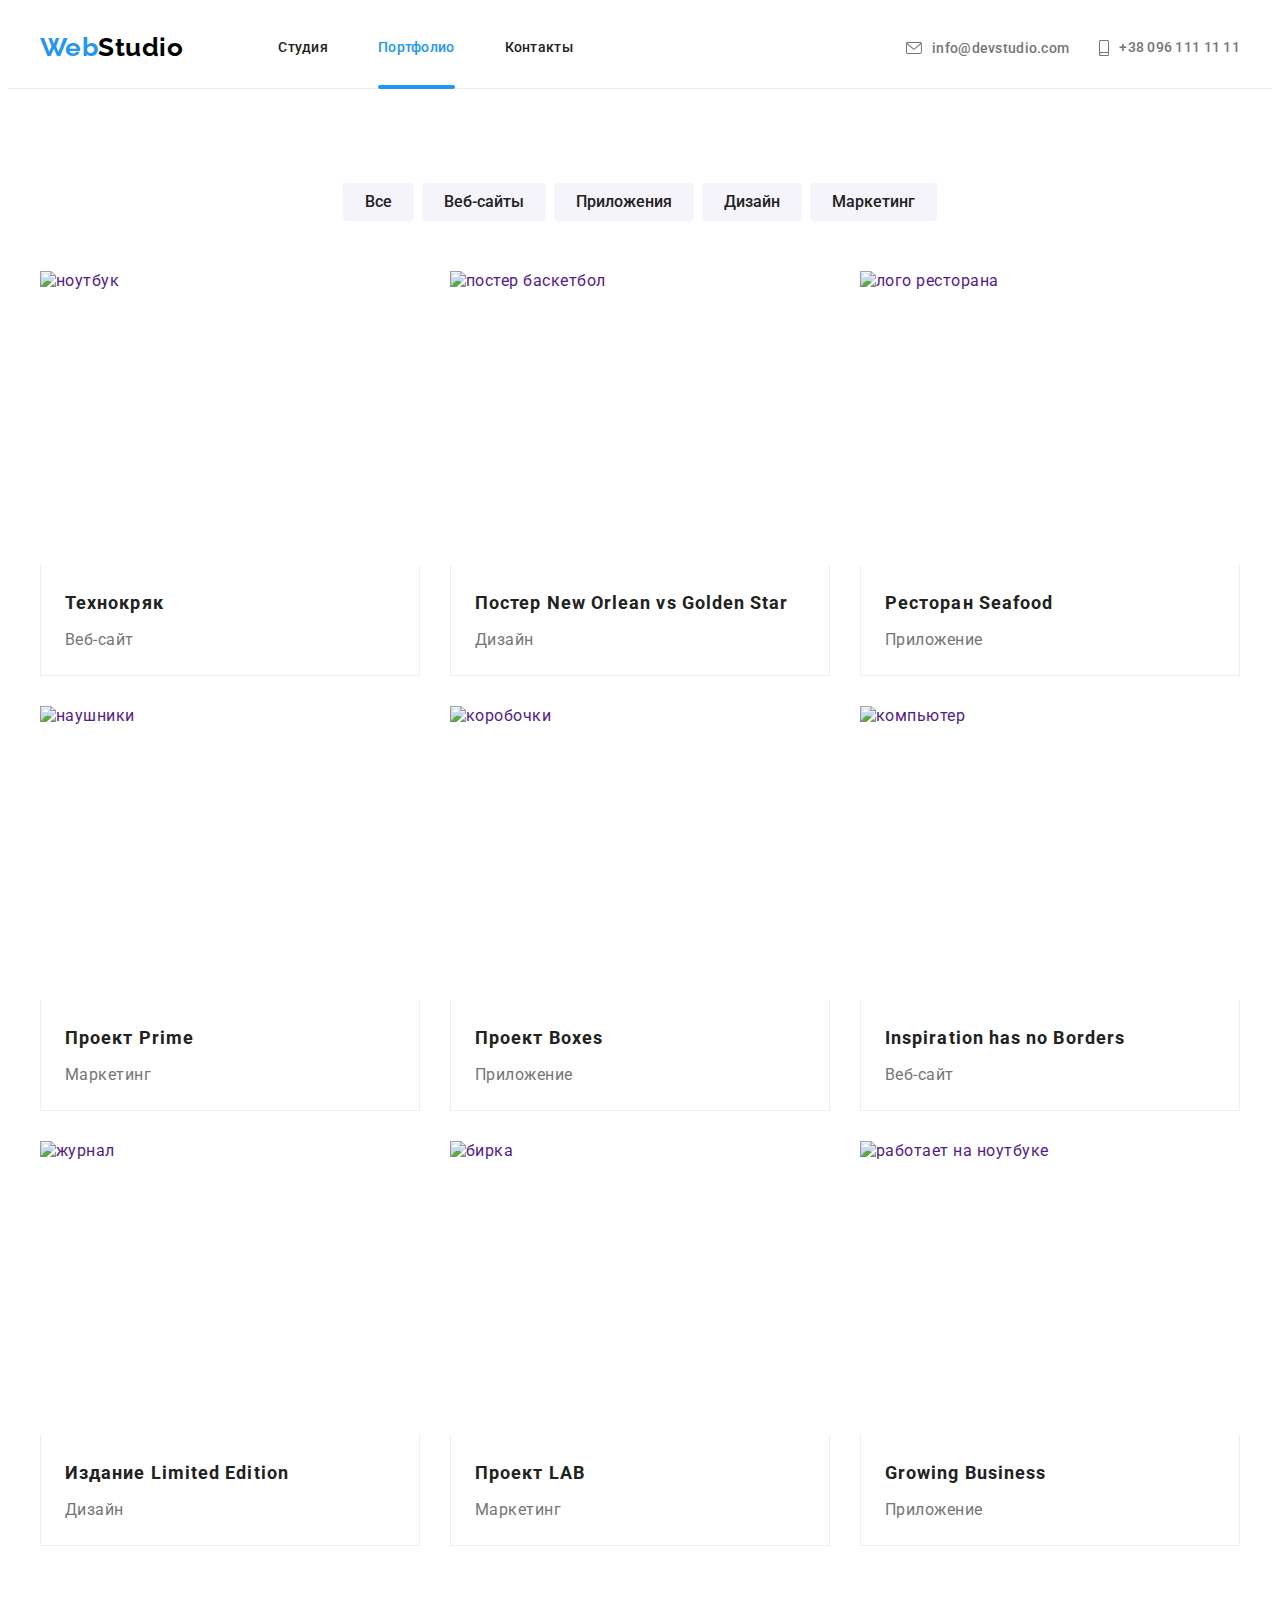
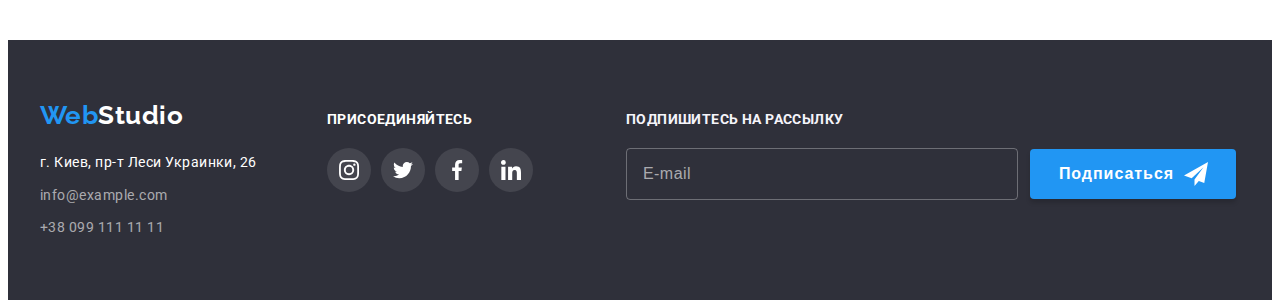
==== commit 32f030d7: "д/з 7" ====
--- a/portfolio.html
+++ b/portfolio.html
@@ -12,7 +12,7 @@
     <link rel="stylesheet" href="https://cdnjs.cloudflare.com/ajax/libs/modern-normalize/1.1.0/modern-normalize.min.css"
         integrity="sha512-wpPYUAdjBVSE4KJnH1VR1HeZfpl1ub8YT/NKx4PuQ5NmX2tKuGu6U/JRp5y+Y8XG2tV+wKQpNHVUX03MfMFn9Q=="
         crossorigin="anonymous" referrerpolicy="no-referrer" />
-    <link rel="stylesheet" href="./css/styles.css" />
+    <link rel="stylesheet" href="./css/main.min.css">
 </head>
 <body>
     <!-- Header -->
@@ -57,179 +57,178 @@
     <!-- Portfolio cards -->
         <section class="portfolio section">
             <div class="portfolio-container container ">
-                <ul class="btn-list list">
-                    <li class="btn-item link"><button class="filters-btn filters-btn-active" type="button">Все</button></li>
-                    <li class="btn-item link"><button class="filters-btn" type="button">Веб-сайты</button></li>
-                    <li class="btn-item link"><button class="filters-btn" type="button">Приложения</button></li>
-                    <li class="btn-item link"><button class="filters-btn" type="button">Дизайн</button></li>
-                    <li class="btn-item link"><button class="filters-btn" type="button">Маркетинг</button></li>
+                <ul class="btn list">
+                    <li class="btn__item link"><button class="btn__filters btn__filters--active" type="button">Все</button></li>
+                    <li class="btn__item link"><button class="btn__filters" type="button">Веб-сайты</button></li>
+                    <li class="btn__item link"><button class="btn__filters" type="button">Приложения</button></li>
+                    <li class="btn__item link"><button class="btn__filters" type="button">Дизайн</button></li>
+                    <li class="btn__item link"><button class="btn__filters" type="button">Маркетинг</button></li>
                 </ul>
-                <ul class="portfolio-list list">
-                    <li class="portfolio-item portfolio-project-link">
-                        <a class="portfolio-project-item link" href="">
-                            <div class="portfolio-project-img">
+                <ul class="portfolio__list list">
+                    <li class="portfolio__item portfolio-project-link">
+                        <a class="portfolio__project-item link" href="">
+                            <div class="portfolio__project-img">
                                 <img src="./images/portfolio-img/project-img-1.jpg" alt="ноутбук" width="370" height="294" />
-                                <div class="portfolio-overlay">
-                                    <p class="portfolio-overlay-text">
+                                <div class="portfolio__overlay">
+                                    <p class="portfolio__overlay-text">
                                         Ресурс предлагает комплексные предложения с разным уровнем функционала и сервисов. 
                                         Все это позволит посетителю получить
                                         исчерпывающие сведения о компании или частном лице.
                                     </p>
                                 </div>
                             </div>
-                        <div class="portfolio-card-info">
+                        <div class="portfolio__card-info">
                             <h3 class="cards-title">Технокряк</h3>
                             <p class="cards-suptitle">Веб-сайт</p>
                         </div>
                         </a>
                     </li>
-                    <li class="portfolio-item portfolio-project-link">
-                        <a class="portfolio-project-item link" href="">
-                            <div class="portfolio-project-img">
+                    <li class="portfolio__item portfolio-project-link">
+                        <a class="portfolio__project-item link" href="">
+                            <div class="portfolio__project-img">
                             <img src="./images/portfolio-img/project-img-2.jpg"
                                 alt="постер баскетбол" width="370" height="294"/>
-                                <div class="portfolio-overlay">
-                                    <p class="portfolio-overlay-text">
-                                        Ресурс предлагает комплексные предложения с разным уровнем функционала и сервисов.
-                                        Все это позволит посетителю получить
-                                        исчерпывающие сведения о компании или частном лице.
-                                    </p>
-                                </div>
-                            </div>
-                        <div class="portfolio-card-info">
+                                <div class="portfolio__overlay">
+                                    <p class="portfolio__overlay-text">
+                                        Ресурс предлагает комплексные предложения с разным уровнем функционала и сервисов.
+                                        Все это позволит посетителю получить
+                                        исчерпывающие сведения о компании или частном лице.
+                                    </p>
+                                </div>
+                            </div>
+                        <div class="portfolio__card-info">
                             <h3 class="cards-title">Постер New Orlean vs Golden Star</h3>
                             <p class="cards-suptitle">Дизайн</p>
                         </div>
                         </a>
                     </li>
-                    <li class="portfolio-item portfolio-project-link">
-                        <a class="portfolio-project-item link" href="">
-                             <div class="portfolio-project-img">
-                            <img src="./images/portfolio-img/project-img-3.jpg"
-                                alt="лого ресторана" width="370" height="294"/>
-                                <div class="portfolio-overlay">
-                                    <p class="portfolio-overlay-text">
-                                        Ресурс предлагает комплексные предложения с разным уровнем функционала и сервисов.
-                                        Все это позволит посетителю получить
-                                        исчерпывающие сведения о компании или частном лице.
-                                    </p>
-                                </div>
-                            </div>
-                        <div class="portfolio-card-info">
+                    <li class="portfolio__item portfolio-project-link">
+                        <a class="portfolio__project-item link" href="">
+                            <div class="portfolio__project-img">
+                                <img src="./images/portfolio-img/project-img-3.jpg" alt="лого ресторана" width="370" height="294" />
+                                <div class="portfolio__overlay">
+                                    <p class="portfolio__overlay-text">
+                                        Ресурс предлагает комплексные предложения с разным уровнем функционала и сервисов.
+                                        Все это позволит посетителю получить
+                                        исчерпывающие сведения о компании или частном лице.
+                                    </p>
+                                </div>
+                            </div>
+                        <div class="portfolio__card-info">
                             <h3 class="cards-title">Ресторан Seafood</h3>
                             <p class="cards-suptitle">Приложение</p>
                         </div>
                         </a>
                     </li>
-                    <li class="portfolio-item portfolio-project-link">
-                        <a class="portfolio-project-item link" href="">
-                            <div class="portfolio-project-img">
+                    <li class="portfolio__item portfolio-project-link">
+                        <a class="portfolio__project-item link" href="">
+                            <div class="portfolio__project-img">
                                 <img src="./images/portfolio-img/project-img-4.jpg"
                                 alt="наушники" width="370" height="294">
-                                <div class="portfolio-overlay">
-                                    <p class="portfolio-overlay-text">
-                                        Ресурс предлагает комплексные предложения с разным уровнем функционала и сервисов.
-                                        Все это позволит посетителю получить
-                                        исчерпывающие сведения о компании или частном лице.
-                                    </p>
-                                </div>
-                            </div>
-                        <div class="portfolio-card-info">
+                                <div class="portfolio__overlay">
+                                    <p class="portfolio__overlay-text">
+                                        Ресурс предлагает комплексные предложения с разным уровнем функционала и сервисов.
+                                        Все это позволит посетителю получить
+                                        исчерпывающие сведения о компании или частном лице.
+                                    </p>
+                                </div>
+                            </div>
+                        <div class="portfolio__card-info">
                             <h3 class="cards-title">Проект Prime</h3>
                             <p class="cards-suptitle">Маркетинг</p>
                         </div>
                         </a>
                     </li>
-                    <li class="portfolio-item portfolio-project-link">
-                        <a class="portfolio-project-item link" href="">
-                            <div class="portfolio-project-img">
+                    <li class="portfolio__item portfolio-project-link">
+                        <a class="portfolio__project-item link" href="">
+                            <div class="portfolio__project-img">
                                 <img src="./images/portfolio-img/project-img-5.jpg"
                                 alt="коробочки" width="370" height="294">
-                                <div class="portfolio-overlay">
-                                    <p class="portfolio-overlay-text">
-                                        Ресурс предлагает комплексные предложения с разным уровнем функционала и сервисов.
-                                        Все это позволит посетителю получить
-                                        исчерпывающие сведения о компании или частном лице.
-                                    </p>
-                                </div>
-                            </div>
-                        <div class="portfolio-card-info">
+                                <div class="portfolio__overlay">
+                                    <p class="portfolio__overlay-text">
+                                        Ресурс предлагает комплексные предложения с разным уровнем функционала и сервисов.
+                                        Все это позволит посетителю получить
+                                        исчерпывающие сведения о компании или частном лице.
+                                    </p>
+                                </div>
+                            </div>
+                        <div class="portfolio__card-info">
                             <h3 class="cards-title">Проект Boxes</h3>
                             <p class="cards-suptitle">Приложение</p>
                         </div>
                         </a>
                     </li>
-                    <li class="portfolio-item portfolio-project-link">
-                        <a class="portfolio-project-item link" href="">
-                            <div class="portfolio-project-img">
+                    <li class="portfolio__item portfolio-project-link">
+                        <a class="portfolio__project-item link" href="">
+                            <div class="portfolio__project-img">
                                 <img src="./images/portfolio-img/project-img-6.jpg"
                                 alt="компьютер" width="370" height="294">
-                                <div class="portfolio-overlay">
-                                    <p class="portfolio-overlay-text">
-                                        Ресурс предлагает комплексные предложения с разным уровнем функционала и сервисов.
-                                        Все это позволит посетителю получить
-                                        исчерпывающие сведения о компании или частном лице.
-                                    </p>
-                                </div>
-                            </div>
-                        <div class="portfolio-card-info">
+                                <div class="portfolio__overlay">
+                                    <p class="portfolio__overlay-text">
+                                        Ресурс предлагает комплексные предложения с разным уровнем функционала и сервисов.
+                                        Все это позволит посетителю получить
+                                        исчерпывающие сведения о компании или частном лице.
+                                    </p>
+                                </div>
+                            </div>
+                        <div class="portfolio__card-info">
                             <h3 lang="en" class="cards-title">Inspiration has no Borders</h3>
                             <p class="cards-suptitle">Веб-сайт</p>
                         </div>
                         </a>
                     </li>
-                    <li class="portfolio-item portfolio-project-link">
-                        <a class="portfolio-project-item link" href="">
-                            <div class="portfolio-project-img">
+                    <li class="portfolio__item portfolio-project-link">
+                        <a class="portfolio__project-item link" href="">
+                            <div class="portfolio__project-img">
                                 <img src="./images/portfolio-img/project-img-7.jpg" alt="журнал"
                                 width="370" height="294">
-                                <div class="portfolio-overlay">
-                                    <p class="portfolio-overlay-text">
-                                        Ресурс предлагает комплексные предложения с разным уровнем функционала и сервисов.
-                                        Все это позволит посетителю получить
-                                        исчерпывающие сведения о компании или частном лице.
-                                    </p>
-                                </div>
-                            </div>
-                        <div class="portfolio-card-info">
+                                <div class="portfolio__overlay">
+                                    <p class="portfolio__overlay-text">
+                                        Ресурс предлагает комплексные предложения с разным уровнем функционала и сервисов.
+                                        Все это позволит посетителю получить
+                                        исчерпывающие сведения о компании или частном лице.
+                                    </p>
+                                </div>
+                            </div>
+                        <div class="portfolio__card-info">
                             <h3 class="cards-title">Издание Limited Edition</h3>
                             <p class="cards-suptitle">Дизайн</p>
                         </div>
                         </a>
                     </li>
-                    <li class="portfolio-item portfolio-project-link">
-                        <a class="portfolio-project-item link" href="">
-                            <div class="portfolio-project-img">
+                    <li class="portfolio__item portfolio-project-link">
+                        <a class="portfolio__project-item link" href="">
+                            <div class="portfolio__project-img">
                                 <img src="./images/portfolio-img/project-img-8.jpg" alt="бирка"
                                 width="370" height="294">
-                                <div class="portfolio-overlay">
-                                    <p class="portfolio-overlay-text">
-                                        Ресурс предлагает комплексные предложения с разным уровнем функционала и сервисов.
-                                        Все это позволит посетителю получить
-                                        исчерпывающие сведения о компании или частном лице.
-                                    </p>
-                                </div>
-                            </div>
-                        <div class="portfolio-card-info">
+                                <div class="portfolio__overlay">
+                                    <p class="portfolio__overlay-text">
+                                        Ресурс предлагает комплексные предложения с разным уровнем функционала и сервисов.
+                                        Все это позволит посетителю получить
+                                        исчерпывающие сведения о компании или частном лице.
+                                    </p>
+                                </div>
+                            </div>
+                        <div class="portfolio__card-info">
                             <h3 class="cards-title">Проект LAB</h3>
                             <p class="cards-suptitle">Маркетинг</p>
                         </div>
                         </a>
                     </li>
-                    <li class="portfolio-item portfolio-project-link">
-                        <a class="portfolio-project-item link" href="">
-                            <div class="portfolio-project-img">
+                    <li class="portfolio__item portfolio-project-link">
+                        <a class="portfolio__project-item link" href="">
+                            <div class="portfolio__project-img">
                                 <img src="./images/portfolio-img/project-img-9.jpg"
                                 alt="работает на ноутбуке" width="370" height="294">
-                                <div class="portfolio-overlay">
-                                    <p class="portfolio-overlay-text">
-                                        Ресурс предлагает комплексные предложения с разным уровнем функционала и сервисов.
-                                        Все это позволит посетителю получить
-                                        исчерпывающие сведения о компании или частном лице.
-                                    </p>
-                                </div>
-                            </div>
-                        <div class="portfolio-card-info">
+                                <div class="portfolio__overlay">
+                                    <p class="portfolio__overlay-text">
+                                        Ресурс предлагает комплексные предложения с разным уровнем функционала и сервисов.
+                                        Все это позволит посетителю получить
+                                        исчерпывающие сведения о компании или частном лице.
+                                    </p>
+                                </div>
+                            </div>
+                        <div class="portfolio__card-info">
                             <h3 lang="en" class="cards-title">Growing Business</h3>
                             <p class="cards-suptitle">Приложение</p>
                         </div>
--- a/css/main.min.css
+++ b/css/main.min.css
@@ -0,0 +1 @@
+:root{--primary-font-family: "Roboto", sans-serif;--secondary-font-family: "Raleway", sans-serif;--accent-color: #2196F3;--main-letter-spacing: 0.03em}.visually-hidden{position:absolute;width:1px;height:1px;margin:-1px;border:0;padding:0;white-space:nowrap;clip-path:inset(100%);clip:rect(0 0 0 0);overflow:hidden}h1,h2,h3,h4,h5,h6,p{margin-top:0;margin-bottom:0}ul,ol{margin-top:0;margin-bottom:0;padding-left:0}img{display:block}.link{text-decoration:none}.list{list-style:none}body{font-family:var(--primary-font-family);letter-spacing:var(--main-letter-spacing)}.container{width:1200px;padding-left:15px;padding-right:15px;margin-left:auto;margin-right:auto}.section{padding-top:94px;padding-bottom:94px}.backdrop{position:fixed;top:0;left:0;width:100vw;height:100vh;background-color:rgba(0,0,0,.2);opacity:1;transition:opacity 250ms cubic-bezier(0.4, 0, 0.2, 1),visibility 250ms cubic-bezier(0.4, 0, 0.2, 1)}.backdrop.is-hidden{opacity:0;visibility:hidden;pointer-events:none}.backdrop.is-hidden .modal{transform:translate(-50%, -50%) scale(0.9);opacity:0}.modal{position:absolute;top:50%;left:50%;padding:40px;min-width:528px;min-height:581px;border-radius:4px;background-color:#fff;box-shadow:0px 1px 3px rgba(0,0,0,.12),0px 1px 1px rgba(0,0,0,.14),0px 2px 1px rgba(0,0,0,.2);transform:translate(-50%, -50%) scale(1);opacity:1;transition:transform 250ms cubic-bezier(0.4, 0, 0.2, 1),opacity 250ms cubic-bezier(0.4, 0, 0.2, 1)}.modal-btn-close{position:absolute;top:8px;right:8px;display:flex;justify-content:center;align-items:center;margin-left:auto;width:30px;height:30px;border-radius:50%;cursor:pointer;background-color:#fff;border:1px solid rgba(0,0,0,.1);padding:0;transition:box-shadow 250ms cubic-bezier(0.4, 0, 0.2, 1),fill 250ms cubic-bezier(0.4, 0, 0.2, 1)}.modal-btn-close:hover{box-shadow:0px 1px 3px rgba(0,0,0,.12),0px 1px 1px rgba(0,0,0,.14),0px 2px 1px rgba(0,0,0,.2);fill:#2196f3}.form-title{font-family:"Roboto";font-style:normal;font-weight:700;font-size:20px;line-height:1.15;text-align:center;letter-spacing:.03em;color:#212121;margin-bottom:12px}.contact-form{display:flex;flex-direction:column}.contact-form-field{position:relative;display:block;margin-bottom:10px}.contact-form-field-text{display:block;margin-bottom:20px}.contact-form-field-span{font-family:"Roboto";font-style:normal;font-weight:400;font-size:12px;line-height:1.17;letter-spacing:.01em;color:#757575}.contact-form-input-wrapper{position:relative;margin-top:4px}.contact-form-input{display:block;width:100%;height:40px;padding-left:42px;border-radius:4px;border:1px solid rgba(33,33,33,.2);cursor:pointer;transition:border-color 250ms cubic-bezier(0.4, 0, 0.2, 1)}.contact-form-input:focus{outline:none;border-color:#2196f3}.contact-form-icon{position:absolute;top:50%;left:12px;transition:fill 250ms cubic-bezier(0.4, 0, 0.2, 1)}.contact-form-input:focus+.contact-form-icon{fill:#2196f3}.contact-form-comment{width:100%;height:120px;padding:12px 16px;margin-top:4px;resize:none;border-radius:4px;border:1px solid rgba(33,33,33,.2);transition:border-color 250ms cubic-bezier(0.4, 0, 0.2, 1)}.contact-form-comment::placeholder{font-family:"Roboto";font-style:normal;font-weight:400;font-size:14px;line-height:16px;letter-spacing:.01em;color:rgba(117,117,117,.5)}.contact-form-comment:focus{outline:none;border-color:#2196f3}.contact-form-checkbox-label{display:flex;align-items:center;justify-content:center;font-family:"Roboto";font-style:normal;font-weight:400;font-size:14px;line-height:24px;letter-spacing:.03em;margin-bottom:30px;color:#757575}.contact-form-checkbox-label::before{display:block;content:"";width:16px;height:15px;margin-right:8px;cursor:pointer;border:1px solid #212121;border-radius:2px}.contact-form-checkbox:checked+.contact-form-checkbox-label::before{background-color:#2196f3;background-image:url("../images/icon-check.svg");background-position:center;border:1px solid #2196f3}.contact-form-checkbox:focus+.contact-form-checkbox-label::before{outline:2px solid rgba(33,150,243,.5)}.contact-form-checkbox-link{color:#2196f3}.contact-form-btn{font-family:inherit;align-self:center;font-weight:700;font-size:16px;line-height:1.87;letter-spacing:.06em;color:#fff;cursor:pointer;background:var(--accent-color);box-shadow:0px 4px 4px rgba(0,0,0,.15);border-radius:4px;border:none;padding:10px 55px;transition:background-color 250ms cubic-bezier(0.4, 0, 0.2, 1)}.contact-form-btn:hover,.contact-form-btn:focus{background:#188ce8}.page-header{border-bottom:1px solid #ececec}.header-container{display:flex;align-items:center;justify-content:space-between}.navigation{display:flex;align-items:center}.menu{display:flex}.logo{font-family:var(--secondary-font-family);font-weight:700;font-size:26px;line-height:31px;color:#000;margin-right:95px}.part-logo{color:var(--accent-color)}.menu-item:not(:last-child){margin-right:50px}.menu-link{display:block;padding-top:32px;padding-bottom:32px;font-weight:500;font-size:14px;line-height:1.14;letter-spacing:.02em;color:#212121;transition:color 250ms cubic-bezier(0.4, 0, 0.2, 1)}.menu-link:hover,.menu-link:focus{color:var(--accent-color)}.menu-contact{display:flex;align-items:center;padding-top:32px;padding-bottom:32px}.phone-number{font-weight:500;font-size:14px;line-height:1.14;letter-spacing:.02em;color:#757575;margin-left:30px;transition:color 250ms cubic-bezier(0.4, 0, 0.2, 1)}.phone-number:hover,.phone-number:focus{color:var(--accent-color)}.header-contact-icon{margin-right:10px;fill:currentColor}.email-address{font-weight:500;font-size:14px;line-height:16px;letter-spacing:.02em;color:#757575;transition:color 250ms cubic-bezier(0.4, 0, 0.2, 1)}.email-address:hover,.email-address:focus{color:var(--accent-color)}.current{position:relative;color:var(--accent-color)}.current::after{position:absolute;width:100%;left:0;bottom:-1px;height:4px;background-color:var(--accent-color);content:"";border-radius:2px}.hero{max-width:1600px;margin:0 auto;background-color:#2f303a;padding-top:0px;padding-bottom:0px;text-align:center}.hero__container{max-width:1600px;margin:0 auto;padding-top:200px;padding-bottom:200px;background-image:linear-gradient(rgba(47, 48, 58, 0.4), rgba(47, 48, 58, 0.4)),url("../images/bg.jpg");background-repeat:no-repeat;background-size:cover;background-position:center;text-align:center}.hero__btn{font-family:inherit;font-weight:700;font-size:16px;line-height:1.87;letter-spacing:.06em;color:#fff;cursor:pointer;background:var(--accent-color);box-shadow:0px 4px 4px rgba(0,0,0,.15);border-radius:4px;border:none;padding:10px 32px;transition:background-color 250ms cubic-bezier(0.4, 0, 0.2, 1)}.hero__btn:hover,.hero__btn:focus{background:#188ce8}.hero__title{font-weight:900;font-size:44px;line-height:1.36;text-align:center;letter-spacing:.06em;text-transform:uppercase;color:#fff;margin-bottom:30px}.pecularities__list{display:flex;flex-wrap:wrap;margin-left:-30px;margin-top:-30px}.pecularities__link{flex-basis:calc(25% - 30px);margin-left:30px;margin-top:30px}.pecularities__title{font-weight:700;font-size:14px;line-height:1.14;text-transform:uppercase;color:#212121;margin-bottom:10px}.pecularities__text{font-weight:400;font-size:14px;line-height:1.71;color:#757575}.pecularities__icon-section{display:block;width:260px;height:120px;background-color:#f5f4fa;padding:25px 100px;margin-bottom:30px;border-radius:4px}.pecularities__icon{display:flex;justify-content:center;align-items:center}.works{padding-top:0}.works__list{display:flex;flex-wrap:wrap;margin-left:-30px;margin-top:-30px}.works__item{position:relative;flex-basis:calc(33.3333333333% - 30px);margin-left:30px;margin-top:30px}.works__overlay{position:absolute;bottom:0;width:100%;padding-top:27px;padding-bottom:27px;font-family:"Roboto";font-style:normal;font-weight:700;font-size:14px;line-height:1.14;text-align:center;letter-spacing:.03em;text-transform:uppercase;color:#fff;background-color:rgba(47,48,58,.8)}.works__title{font-weight:700;font-size:36px;line-height:1.17;text-align:center;color:#212121;margin-bottom:50px}.team__list{display:flex;flex-wrap:wrap;margin-left:-30px;margin-top:-30px}.team__item{flex-basis:calc(25% - 30px);margin-left:30px;margin-top:30px;box-shadow:0px 1px 3px rgba(0,0,0,.12),0px 1px 1px rgba(0,0,0,.14),0px 2px 1px rgba(0,0,0,.2);border-radius:0px 0px 4px 4px}.team{background-color:#f5f4fa}.team__title{font-weight:700;font-size:36px;line-height:1.17;text-align:center;color:#212121;margin-bottom:50px}.team__info{padding-top:30px;padding-bottom:30px;background-color:#fff}.team__name{font-weight:500;font-size:16px;line-height:1.19;text-align:center;color:#212121}.team__profession{font-weight:400;font-size:16px;line-height:1.19;text-align:center;color:#757575;margin-top:4px;margin-bottom:16px}.team__social-list{display:flex;justify-content:center}.team__social-label{fill:#afb1b8;transition:fill 250ms cubic-bezier(0.4, 0, 0.2, 1)}.team__social-link:hover .team__social-label,.team__social-link:focus .team__social-label{fill:#fff}.team__social-link{display:flex;align-items:center;justify-content:center;width:44px;height:44px;border-radius:50%;transition:background-color 250ms cubic-bezier(0.4, 0, 0.2, 1)}.team__social-link:hover,.team__social-link:focus{background-color:#2196f3}.team__social-icon:not(:last-child){margin-right:10px}.btn__filters--active{color:var(--accent-color)}.btn__filters{padding:6px 22px;font-family:inherit;font-weight:500;font-size:16px;line-height:1.62;text-align:center;color:#212121;cursor:pointer;background:#f5f4fa;border-radius:4px;border:none;transition:background-color 250ms cubic-bezier(0.4, 0, 0.2, 1),color 250ms cubic-bezier(0.4, 0, 0.2, 1),box-shadow 250ms cubic-bezier(0.4, 0, 0.2, 1)}.btn__filters .btn__filters--active,.btn__filters:hover,.btn__filters:focus{background-color:var(--accent-color);color:#fff;box-shadow:0px 3px 1px rgba(0,0,0,.1),0px 1px 2px rgba(0,0,0,.08),0px 2px 2px rgba(0,0,0,.12);border-radius:4px}.portfolio__list{display:flex;flex-wrap:wrap;margin-top:-30px;margin-left:-30px}.portfolio__project-img{position:relative;overflow:hidden}.portfolio__project-img::before{display:inline-block;content:"";position:absolute;top:0;left:0;width:100%;height:100%;background-color:rgba(33,150,243,.9);opacity:0;transform:translateY(100%);transition:transform 250ms cubic-bezier(0.4, 0, 0.2, 1)}.portfolio__overlay{position:absolute;top:0;left:0;width:100%;height:100%;padding:63px 24px;opacity:0;transform:translateY(100%);transition:transform 250ms cubic-bezier(0.4, 0, 0.2, 1)}.portfolio__overlay-text{font-size:18px;line-height:1.56;letter-spacing:.03em;color:#fff}.portfolio__item{flex-basis:calc(33.3333333333% - 30px);margin-left:30px;margin-top:30px;transition:box-shadow 250ms cubic-bezier(0.4, 0, 0.2, 1)}.portfolio__item:hover,.portfolio__item:focus{box-shadow:1px 4px 6px 0px rgba(0,0,0,.16),0px 4px 4px 0px rgba(0,0,0,.06),0px 1px 1px 0px rgba(0,0,0,.12)}.portfolio__item:hover .portfolio__project-img::before,.portfolio__item:hover .portfolio__overlay{transform:translateY(0);opacity:1}.portfolio__project-item{display:block}.portfolio__card-info{padding:20px 24px;background:#fff;border:1px solid #eee;border-top:none}.btn{display:flex;justify-content:center;margin-bottom:50px}.btn__item:not(:last-child){margin-right:8px}.cards-title{margin-bottom:4px;font-weight:700;font-size:18px;line-height:2;letter-spacing:.06em;color:#212121}.cards-suptitle{font-weight:400;font-size:16px;line-height:1.87;color:#757575}.clients__title{font-family:"Roboto";font-style:normal;font-weight:700;font-size:36px;line-height:1.17;text-align:center;letter-spacing:.03em;color:#212121;margin-bottom:50px}.clients__list{display:flex;justify-content:center}.clients__list-link{display:flex;align-items:center;justify-content:center;width:170px;height:92px;border:1px solid;border-radius:4px;color:#afb1b8;transition:color 250ms cubic-bezier(0.4, 0, 0.2, 1)}.clients__list-link:focus,.clients__list-link:hover{color:var(--accent-color)}.clients__list-icon{fill:currentColor}.clients__item:not(:last-child){margin-right:30px}.address{font-style:normal}.footer-item:not(:last-child){margin-bottom:9px}.footer{background-color:#2f303a;padding-top:60px;padding-bottom:60px}.footer-container{display:flex;align-items:baseline}.logo-footer{display:inline-block;font-family:var(--secondary-font-family);font-weight:700;font-size:26px;line-height:1.19;color:#fff;margin-bottom:20px}.footer-logo-contact{margin-right:70px}.footer-contact{font-weight:400;font-size:14px;line-height:1.71;color:rgba(255,255,255,.6);transition:color 250ms cubic-bezier(0.4, 0, 0.2, 1)}.footer-contact:hover,.footer-contact:focus{color:var(--accent-color)}.footer-map{font-weight:400;font-size:14px;line-height:1.71;color:#fff;transition:color 250ms cubic-bezier(0.4, 0, 0.2, 1)}.footer-map:hover,.footer-map:focus{color:var(--accent-color)}.join-title{display:inline-block;font-family:"Roboto";font-style:normal;font-weight:700;font-size:14px;line-height:1.14;letter-spacing:.03em;text-transform:uppercase;color:#fff;margin-bottom:20px}.footer-icon-list{display:flex}.footer-list-link{display:flex;justify-content:center;align-items:center;width:44px;height:44px;border-radius:50%;color:#fff;background-color:rgba(255,255,255,.1);transition:background-color 250ms cubic-bezier(0.4, 0, 0.2, 1)}.footer-list-link:hover,.footer-list-link:focus{background-color:#2196f3;color:#fff}.footer-list-icon{fill:currentColor}.footer-list-item:not(:last-child){margin-right:10px}.footer-form-title{display:inline-block;margin-bottom:20px;font-weight:700;font-size:14px;line-height:1.14;letter-spacing:.03em;text-transform:uppercase;color:#f5f4fa}.footer-form{display:flex;align-items:center}.footer-input{width:358px;height:50px;padding:0 16px;margin-right:12px;border:1px solid rgba(255,255,255,.3);border-radius:4px;background-color:rgba(0,0,0,0);color:#fff;font-size:16px;outline:none;transition:border-color 250ms cubic-bezier(0.4, 0, 0.2, 1)}.footer-input:focus{border-color:#2196f3}.footer-input::placeholder{font-size:16px;line-height:1.25;letter-spacing:.03em;color:rgba(255,255,255,.6)}.footer-btn{display:inline-flex;align-items:center;justify-content:center;padding:10px 28px 10px 29px;font-weight:700;font-size:16px;line-height:1.87;letter-spacing:.06em;color:#fff;background-color:#2196f3;border:none;box-shadow:0px 4px 4px rgba(0,0,0,.15);border-radius:4px;transition:background-color 250ms cubic-bezier(0.4, 0, 0.2, 1)}.footer-btn:hover,.footer-btn:focus{background-color:#188ce8}.footer-icon-send{margin-left:10px;fill:currentColor}.footer-send-form{margin-left:93px}/*# sourceMappingURL=main.min.css.map */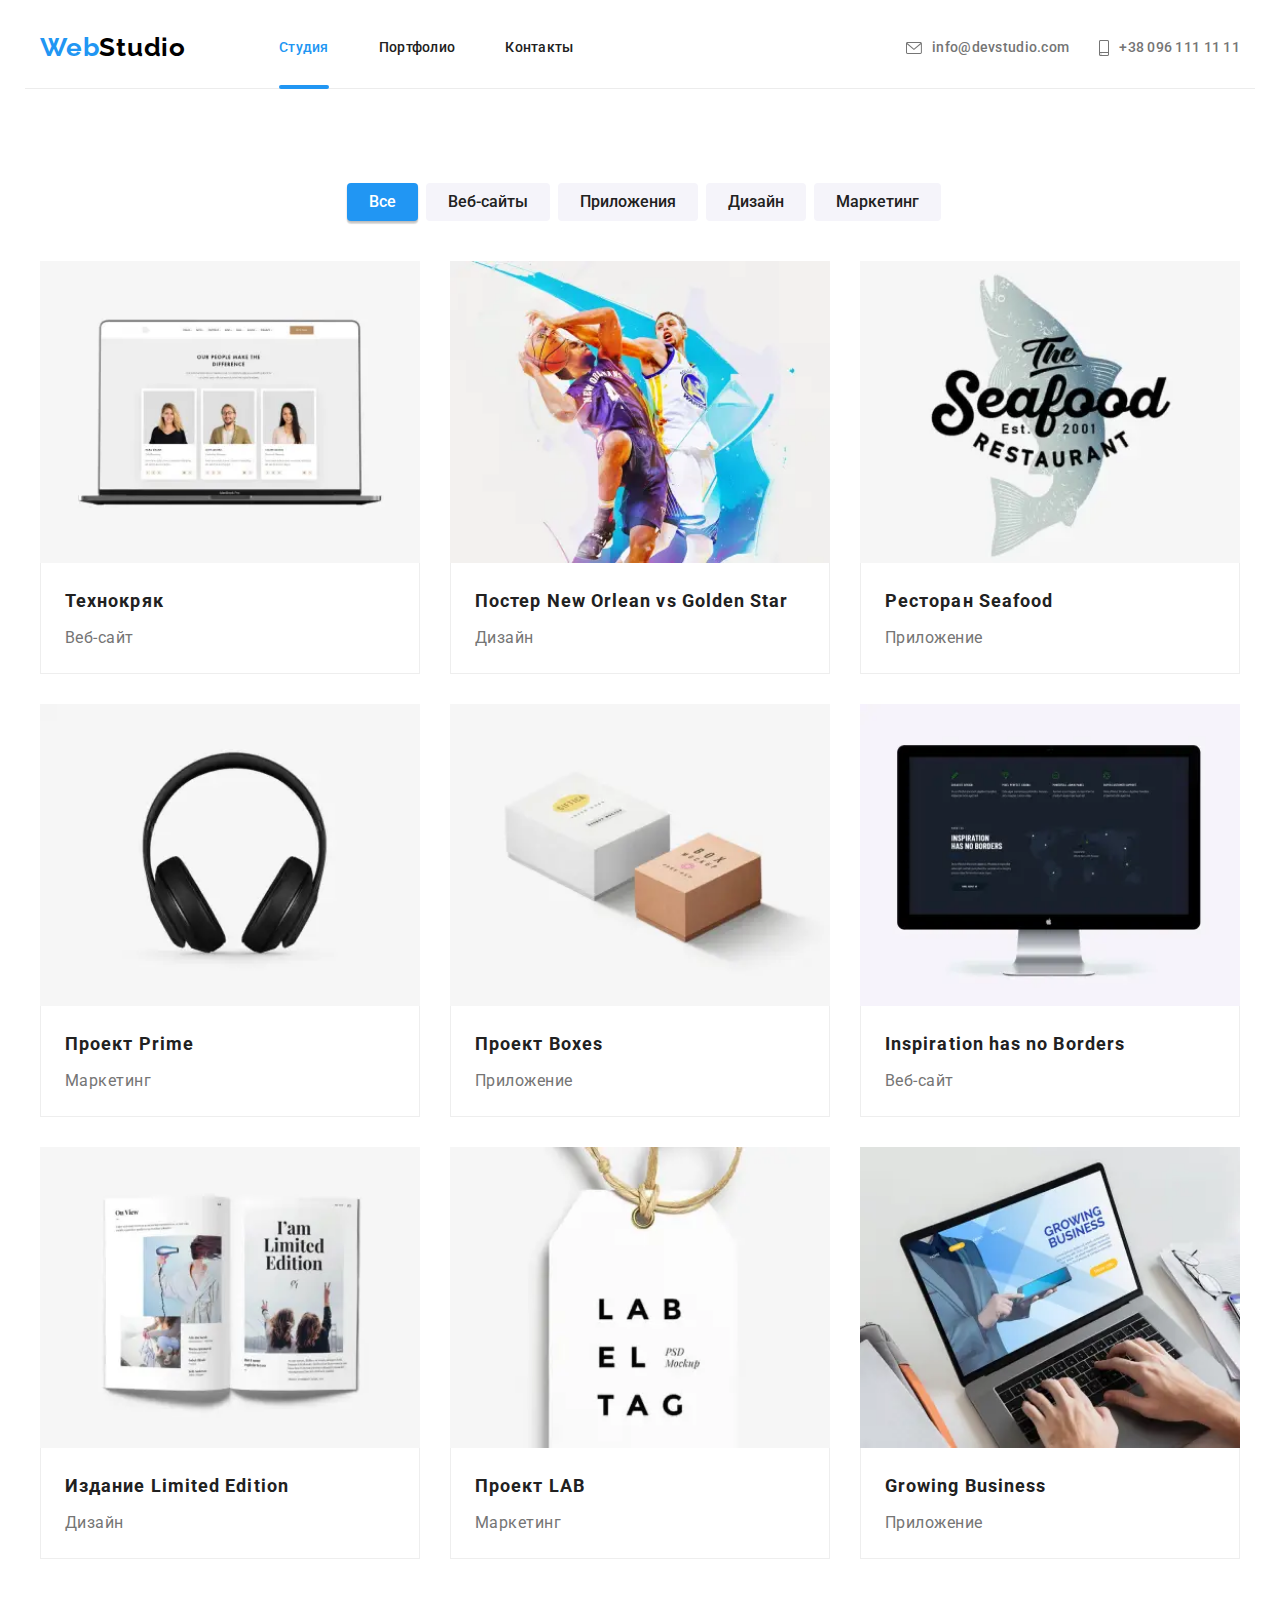
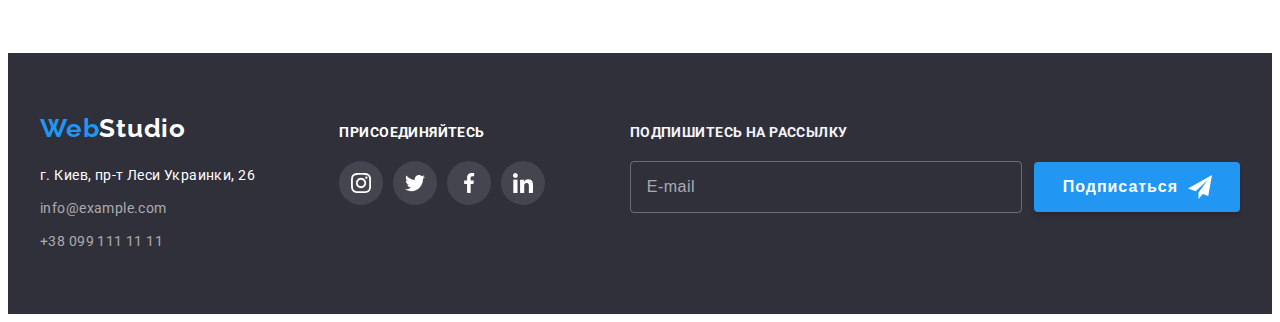
==== commit c4756702: "добавление портфолио" ====
--- a/portfolio.html
+++ b/portfolio.html
@@ -16,59 +16,144 @@
 </head>
 <body>
     <!-- Header -->
-    <header class="page-header ">
-        <div class="container header-container">
-            <nav class="navigation">
-                <a class="logo link" href="./index.html" lang="en"><span class="part-logo">Web</span>Studio</a>
-                <ul class="menu list">
-                    <li class="menu-item">
-                        <a class="menu-link link" href="./index.html">Студия</a>
-                    </li>
-                    <li class="menu-item">
-                        <a class="menu-link link current" href="portfolio.html">Портфолио</a>
-                    </li>
-                    <li class="menu-item">
-                        <a class="menu-link link" href="">Контакты</a>
+    <header class="header">
+        <div class="container header__container">
+            <nav class="nav">
+                <a class="logo link header__logo" href="./index.html" lang="en">
+                    <span class="logo__text logo__text--accent">Web</span>Studio
+                </a>
+                <ul class="nav__list list">
+                    <li class="nav__item">
+                        <a class="nav__link nav__link--current current link" href="./index.html">Студия</a>
+                    </li>
+                    <li class="nav__item">
+                        <a class="nav__link link" href="./portfolio.html">Портфолио</a>
+                    </li>
+                    <li class="nav__item">
+                        <a class="nav__link link" href="#">Контакты</a>
                     </li>
                 </ul>
             </nav>
-            <ul class="menu list">
-                <li class="link">
-                    <a class="menu-contact link email-address " href="mailto:info@devstudio.com">
-                        <svg class="header-contact-icon" width="16" height="12">
+            <ul class="contacts header__contacts list">
+                <li class="contacts__list link">
+                    <a class="contacts__link link" href="mailto:info@devstudio.com">
+                        <svg class="contacts__icon" width="16" height="12">
                             <use href="./images/sprite.svg#icon-envelope"></use>
                         </svg>
                         info@devstudio.com
                     </a>
-                    </li>
-                    <li class="contact-menu-item link">
-                        <a class="menu-contact link phone-number" href="tel:+380961111111">
-                            <svg class="header-contact-icon" width="10" height="16">
-                                <use href="./images/sprite.svg#icon-smartphone"></use>
-                            </svg>
-                            +38 096 111 11 11
-                        </a>
+                </li>
+                <li class="contacts__list link">
+                    <a class="contacts__link link" href="tel:+380961111111">
+                        <svg class="contacts__icon" width="10" height="16">
+                            <use href="./images/sprite.svg#icon-smartphone"></use>
+                        </svg>
+                        +38 096 111 11 11
+                    </a>
                 </li>
             </ul>
+            <button type="button" class="menu-toggle header__menu-toggle js-open-menu" aria-expanded="false"
+                aria-controls="mobile-menu" aria-label="открытие мобильного меню">
+                <svg class="menu-toggle__icon" width="40" height="40">
+                    <use href="./images/sprite.svg#icon-burger"></use>
+                </svg>
+            </button>
         </div>
-        
+    
     </header>
     <main>
+        <div class="mobile-menu menu-container container js-menu-container" id="mobile-menu">
+            <button type="button" class="menu-toggle mobile-menu__menu-toggle js-close-menu"
+                aria-label="закрытие мобильного меню">
+                <svg class="menu-toggle__icon" width="40" height="40">
+                    <use href="./images/sprite.svg#icon-close"></use>
+                </svg>
+            </button>
+            <ul class="mob-list mobile-menu__mob-list list">
+                <li class="mob-list__item">
+                    <a class="mob-list__link mob-list__link link" href="./index.html">Студия</a>
+                </li>
+                <li class="mob-list__item">
+                    <a class="mob-list__link--current link" href="./portfolio.html">Портфолио</a>
+                </li>
+                <li class="mob-list__item">
+                    <a class="mob-list__link link" href="#">Контакты</a>
+                </li>
+            </ul>
+            <div class="mob-menu-thumb">
+                <ul class="mob-contacts mobile-menu__mob-contacts list">
+                    <li class="mob-contacts__list">
+                        <a href="" class="mob-contacts__tel link" href="tel:+380961111111">+38 096 111 11 11</a>
+                    </li>
+                    <li class="mob-contacts__list">
+                        <a href="" class="mob-contacts__mail link" href="mailto:info@devstudio.com">info@devstudio.com</a>
+                    </li>
+                </ul>
+                <ul class="mob-social mobile-menu__mob-social list">
+                    <li class="mob-social__icon">
+                        <a class="mob-social__link link" href="https://www.instagram.com/" target="_blank"
+                            rel="noopener noreferrer">instagram</a>
+                    </li>
+                    <li class="mob-social__icon">
+                        <a class="mob-social__link link" href="https://www.twitter.com/" target="_blank"
+                            rel="noopener noreferrer">twitter</a>
+                    </li>
+                    <li class="mob-social__icon">
+                        <a class="mob-social__link link" href="https://www.facebook.com/" target="_blank"
+                            rel="noopener noreferrer">facebook</a>
+                    </li>
+                    <li class="mob-social__icon">
+                        <a class="mob-social__link link" href="https://www.linkedin.com/" target="_blank"
+                            rel="noopener noreferrer">linkedin</a>
+                    </li>
+                </ul>
+            </div>
+        </div>
     <!-- Portfolio cards -->
         <section class="portfolio section">
             <div class="portfolio-container container ">
-                <ul class="btn list">
-                    <li class="btn__item link"><button class="btn__filters btn__filters--active" type="button">Все</button></li>
-                    <li class="btn__item link"><button class="btn__filters" type="button">Веб-сайты</button></li>
-                    <li class="btn__item link"><button class="btn__filters" type="button">Приложения</button></li>
-                    <li class="btn__item link"><button class="btn__filters" type="button">Дизайн</button></li>
-                    <li class="btn__item link"><button class="btn__filters" type="button">Маркетинг</button></li>
+                <ul class="btn portfolio__btn list">
+                    <li class="btn__item link">
+                        <button class="btn__filters btn__filters--active" type="button">Все</button>
+                    </li>
+                    <li class="btn__item link">
+                        <button class="btn__filters" type="button">Веб-сайты</button>
+                    </li>
+                    <li class="btn__item link">
+                        <button class="btn__filters" type="button">Приложения</button>
+                    </li>
+                    <li class="btn__item link">
+                        <button class="btn__filters" type="button">Дизайн</button>
+                    </li>
+                    <li class="btn__item link">
+                        <button class="btn__filters" type="button">Маркетинг</button>
+                    </li>
                 </ul>
                 <ul class="portfolio__list list">
                     <li class="portfolio__item portfolio-project-link">
                         <a class="portfolio__project-item link" href="">
                             <div class="portfolio__project-img">
-                                <img src="./images/portfolio-img/project-img-1.jpg" alt="ноутбук" width="370" height="294" />
+                                <picture>
+                                    <source srcset="./images/portfolio-img/desk/WebP/project-1desk@1x.webp 1x,
+                                                    ./images/portfolio-img/desk/WebP/project-1desk@2x.webp 2x" 
+                                                    media="(min-width: 1200px)" type="image/webp" />
+                                    <source srcset="./images/portfolio-img/desk/project-1desk@1x.jpg 1x,
+                                                    ./images/portfolio-img/desk/project-1desk@2x.jpg 2x" 
+                                                    media="(min-width: 1200px)" type="image/jpeg" />
+                                    <source srcset="./images/portfolio-img/tab/WebP/project-1tab@1x.webp 1x,
+                                                    ./images/portfolio-img/tab/WebP/project-1tab@2x.webp 2x" 
+                                                    media="(min-width: 768px)" type="image/webp" />
+                                    <source srcset="./images/portfolio-img/tab/project-1tab@1x.jpg 1x,
+                                                    ./images/portfolio-img/tab/project-1tab@2x.jpg 2x" 
+                                                    media="(min-width: 768px)" type="image/jpeg" />
+                                    <source srcset="./images/portfolio-img/mob/WebP/project-1mob@1x.webp 1x,
+                                                    ./images/portfolio-img/mob/WebP/project-1mob@2x.webp 2x" 
+                                                    media="(min-width: 480px)" type="image/webp" />
+                                    <source srcset="./images/portfolio-img/mob/project-1mob@1x.jpg 1x,
+                                                    ./images/portfolio-img/mob/project-1mob@2x.jpg 2x" 
+                                                    media="(min-width: 480px)" type="image/jpeg" />
+                                    <img src="./images/portfolio-img/desk/project-1desk@1x.jpg" alt="веб-сайт открыт на ноутбуке" width="370" height="294" />
+                                </picture>
                                 <div class="portfolio__overlay">
                                     <p class="portfolio__overlay-text">
                                         Ресурс предлагает комплексные предложения с разным уровнем функционала и сервисов. 
@@ -86,8 +171,27 @@
                     <li class="portfolio__item portfolio-project-link">
                         <a class="portfolio__project-item link" href="">
                             <div class="portfolio__project-img">
-                            <img src="./images/portfolio-img/project-img-2.jpg"
-                                alt="постер баскетбол" width="370" height="294"/>
+                            <picture>
+                                    <source srcset="./images/portfolio-img/desk/WebP/project-2desk@1x.webp 1x,
+                                                    ./images/portfolio-img/desk/WebP/project-2desk@2x.webp 2x" 
+                                                    media="(min-width: 1200px)" type="image/webp" />
+                                    <source srcset="./images/portfolio-img/desk/project-2desk@1x.jpg 1x,
+                                                    ./images/portfolio-img/desk/project-2desk@2x.jpg 2x" 
+                                                    media="(min-width: 1200px)" type="image/jpeg" />
+                                    <source srcset="./images/portfolio-img/tab/WebP/project-2tab@1x.webp 1x,
+                                                    ./images/portfolio-img/tab/WebP/project-2tab@2x.webp 2x" 
+                                                    media="(min-width: 768px)" type="image/webp" />
+                                    <source srcset="./images/portfolio-img/tab/project-2tab@1x.jpg 1x,
+                                                    ./images/portfolio-img/tab/project-2tab@2x.jpg 2x" 
+                                                    media="(min-width: 768px)" type="image/jpeg" />
+                                    <source srcset="./images/portfolio-img/mob/WebP/project-2mob@1x.webp 1x,
+                                                    ./images/portfolio-img/mob/WebP/project-2mob@2x.webp 2x" 
+                                                    media="(min-width: 480px)" type="image/webp" />
+                                    <source srcset="./images/portfolio-img/mob/project-2mob@1x.jpg 1x,
+                                                    ./images/portfolio-img/mob/project-2mob@2x.jpg 2x" 
+                                                    media="(min-width: 480px)" type="image/jpeg" />
+                                    <img src="./images/portfolio-img/desk/project-2desk@1x.jpg" alt="постер двух баскетболистов" width="370" height="294" />
+                                </picture>
                                 <div class="portfolio__overlay">
                                     <p class="portfolio__overlay-text">
                                         Ресурс предлагает комплексные предложения с разным уровнем функционала и сервисов.
@@ -105,7 +209,27 @@
                     <li class="portfolio__item portfolio-project-link">
                         <a class="portfolio__project-item link" href="">
                             <div class="portfolio__project-img">
-                                <img src="./images/portfolio-img/project-img-3.jpg" alt="лого ресторана" width="370" height="294" />
+                                <picture>
+                                    <source srcset="./images/portfolio-img/desk/WebP/project-3desk@1x.webp 1x,
+                                                    ./images/portfolio-img/desk/WebP/project-3desk@2x.webp 2x" 
+                                                    media="(min-width: 1200px)" type="image/webp" />
+                                    <source srcset="./images/portfolio-img/desk/project-3desk@1x.jpg 1x,
+                                                    ./images/portfolio-img/desk/project-3desk@2x.jpg 2x" 
+                                                    media="(min-width: 1200px)" type="image/jpeg" />
+                                    <source srcset="./images/portfolio-img/tab/WebP/project-3tab@1x.webp 1x,
+                                                    ./images/portfolio-img/tab/WebP/project-3tab@2x.webp 2x" 
+                                                    media="(min-width: 768px)" type="image/webp" />
+                                    <source srcset="./images/portfolio-img/tab/project-3tab@1x.jpg 1x,
+                                                    ./images/portfolio-img/tab/project-3tab@2x.jpg 2x" 
+                                                    media="(min-width: 768px)" type="image/jpeg" />
+                                    <source srcset="./images/portfolio-img/mob/WebP/project-3mob@1x.webp 1x,
+                                                    ./images/portfolio-img/mob/WebP/project-3mob@2x.webp 2x" 
+                                                    media="(min-width: 480px)" type="image/webp" />
+                                    <source srcset="./images/portfolio-img/mob/project-3mob@1x.jpg 1x,
+                                                    ./images/portfolio-img/mob/project-3mob@2x.jpg 2x" 
+                                                    media="(min-width: 480px)" type="image/jpeg" />
+                                    <img src="./images/portfolio-img/desk/project-3desk@1x.jpg" alt="логотип для ресторана" width="370" height="294" />
+                                </picture>
                                 <div class="portfolio__overlay">
                                     <p class="portfolio__overlay-text">
                                         Ресурс предлагает комплексные предложения с разным уровнем функционала и сервисов.
@@ -123,8 +247,27 @@
                     <li class="portfolio__item portfolio-project-link">
                         <a class="portfolio__project-item link" href="">
                             <div class="portfolio__project-img">
-                                <img src="./images/portfolio-img/project-img-4.jpg"
-                                alt="наушники" width="370" height="294">
+                                <picture>
+                                    <source srcset="./images/portfolio-img/desk/WebP/project-4desk@1x.webp 1x,
+                                                    ./images/portfolio-img/desk/WebP/project-4desk@2x.webp 2x" 
+                                                    media="(min-width: 1200px)" type="image/webp" />
+                                    <source srcset="./images/portfolio-img/desk/project-4desk@1x.jpg 1x,
+                                                    ./images/portfolio-img/desk/project-4desk@2x.jpg 2x" 
+                                                    media="(min-width: 1200px)" type="image/jpeg" />
+                                    <source srcset="./images/portfolio-img/tab/WebP/project-4tab@1x.webp 1x,
+                                                    ./images/portfolio-img/tab/WebP/project-4tab@2x.webp 2x" 
+                                                    media="(min-width: 768px)" type="image/webp" />
+                                    <source srcset="./images/portfolio-img/tab/project-4tab@1x.jpg 1x,
+                                                    ./images/portfolio-img/tab/project-4tab@2x.jpg 2x" 
+                                                    media="(min-width: 768px)" type="image/jpeg" />
+                                    <source srcset="./images/portfolio-img/mob/WebP/project-4mob@1x.webp 1x,
+                                                    ./images/portfolio-img/mob/WebP/project-4mob@2x.webp 2x" 
+                                                    media="(min-width: 480px)" type="image/webp" />
+                                    <source srcset="./images/portfolio-img/mob/project-4mob@1x.jpg 1x,
+                                                    ./images/portfolio-img/mob/project-4mob@2x.jpg 2x" 
+                                                    media="(min-width: 480px)" type="image/jpeg" />
+                                    <img src="./images/portfolio-img/desk/project-4desk@1x.jpg" alt="наушники" width="370" height="294" />
+                                </picture>
                                 <div class="portfolio__overlay">
                                     <p class="portfolio__overlay-text">
                                         Ресурс предлагает комплексные предложения с разным уровнем функционала и сервисов.
@@ -142,8 +285,27 @@
                     <li class="portfolio__item portfolio-project-link">
                         <a class="portfolio__project-item link" href="">
                             <div class="portfolio__project-img">
-                                <img src="./images/portfolio-img/project-img-5.jpg"
-                                alt="коробочки" width="370" height="294">
+                                <picture>
+                                    <source srcset="./images/portfolio-img/desk/WebP/project-5desk@1x.webp 1x,
+                                                    ./images/portfolio-img/desk/WebP/project-5desk@2x.webp 2x" 
+                                                    media="(min-width: 1200px)" type="image/webp" />
+                                    <source srcset="./images/portfolio-img/desk/project-5desk@1x.jpg 1x,
+                                                    ./images/portfolio-img/desk/project-5desk@2x.jpg 2x" 
+                                                    media="(min-width: 1200px)" type="image/jpeg" />
+                                    <source srcset="./images/portfolio-img/tab/WebP/project-5tab@1x.webp 1x,
+                                                    ./images/portfolio-img/tab/WebP/project-5tab@2x.webp 2x" 
+                                                    media="(min-width: 768px)" type="image/webp" />
+                                    <source srcset="./images/portfolio-img/tab/project-5tab@1x.jpg 1x,
+                                                    ./images/portfolio-img/tab/project-5tab@2x.jpg 2x" 
+                                                    media="(min-width: 768px)" type="image/jpeg" />
+                                    <source srcset="./images/portfolio-img/mob/WebP/project-5mob@1x.webp 1x,
+                                                    ./images/portfolio-img/mob/WebP/project-5mob@2x.webp 2x" 
+                                                    media="(min-width: 480px)" type="image/webp" />
+                                    <source srcset="./images/portfolio-img/mob/project-5mob@1x.jpg 1x,
+                                                    ./images/portfolio-img/mob/project-5mob@2x.jpg 2x" 
+                                                    media="(min-width: 480px)" type="image/jpeg" />
+                                    <img src="./images/portfolio-img/desk/project-5desk@1x.jpg" alt="две коробочки" width="370" height="294" />
+                                </picture>
                                 <div class="portfolio__overlay">
                                     <p class="portfolio__overlay-text">
                                         Ресурс предлагает комплексные предложения с разным уровнем функционала и сервисов.
@@ -161,8 +323,27 @@
                     <li class="portfolio__item portfolio-project-link">
                         <a class="portfolio__project-item link" href="">
                             <div class="portfolio__project-img">
-                                <img src="./images/portfolio-img/project-img-6.jpg"
-                                alt="компьютер" width="370" height="294">
+                                <picture>
+                                    <source srcset="./images/portfolio-img/desk/WebP/project-6desk@1x.webp 1x,
+                                                    ./images/portfolio-img/desk/WebP/project-6desk@2x.webp 2x" 
+                                                    media="(min-width: 1200px)" type="image/webp" />
+                                    <source srcset="./images/portfolio-img/desk/project-6desk@1x.jpg 1x,
+                                                    ./images/portfolio-img/desk/project-6desk@2x.jpg 2x" 
+                                                    media="(min-width: 1200px)" type="image/jpeg" />
+                                    <source srcset="./images/portfolio-img/tab/WebP/project-6tab@1x.webp 1x,
+                                                    ./images/portfolio-img/tab/WebP/project-6tab@2x.webp 2x" 
+                                                    media="(min-width: 768px)" type="image/webp" />
+                                    <source srcset="./images/portfolio-img/tab/project-6tab@1x.jpg 1x,
+                                                    ./images/portfolio-img/tab/project-6tab@2x.jpg 2x" 
+                                                    media="(min-width: 768px)" type="image/jpeg" />
+                                    <source srcset="./images/portfolio-img/mob/WebP/project-6mob@1x.webp 1x,
+                                                    ./images/portfolio-img/mob/WebP/project-6mob@2x.webp 2x" 
+                                                    media="(min-width: 480px)" type="image/webp" />
+                                    <source srcset="./images/portfolio-img/mob/project-6mob@1x.jpg 1x,
+                                                    ./images/portfolio-img/mob/project-6mob@2x.jpg 2x" 
+                                                    media="(min-width: 480px)" type="image/jpeg" />
+                                    <img src="./images/portfolio-img/desk/project-6desk@1x.jpg" alt="на мониторе открыт веб-сайт" width="370" height="294" />
+                                </picture>
                                 <div class="portfolio__overlay">
                                     <p class="portfolio__overlay-text">
                                         Ресурс предлагает комплексные предложения с разным уровнем функционала и сервисов.
@@ -180,8 +361,27 @@
                     <li class="portfolio__item portfolio-project-link">
                         <a class="portfolio__project-item link" href="">
                             <div class="portfolio__project-img">
-                                <img src="./images/portfolio-img/project-img-7.jpg" alt="журнал"
-                                width="370" height="294">
+                                <picture>
+                                    <source srcset="./images/portfolio-img/desk/WebP/project-7desk@1x.webp 1x,
+                                                    ./images/portfolio-img/desk/WebP/project-7desk@2x.webp 2x" 
+                                                    media="(min-width: 1200px)" type="image/webp" />
+                                    <source srcset="./images/portfolio-img/desk/project-7desk@1x.jpg 1x,
+                                                    ./images/portfolio-img/desk/project-7desk@2x.jpg 2x" 
+                                                    media="(min-width: 1200px)" type="image/jpeg" />
+                                    <source srcset="./images/portfolio-img/tab/WebP/project-7tab@1x.webp 1x,
+                                                    ./images/portfolio-img/tab/WebP/project-7tab@2x.webp 2x" 
+                                                    media="(min-width: 768px)" type="image/webp" />
+                                    <source srcset="./images/portfolio-img/tab/project-7tab@1x.jpg 1x,
+                                                    ./images/portfolio-img/tab/project-7tab@2x.jpg 2x" 
+                                                    media="(min-width: 768px)" type="image/jpeg" />
+                                    <source srcset="./images/portfolio-img/mob/WebP/project-7mob@1x.webp 1x,
+                                                    ./images/portfolio-img/mob/WebP/project-7mob@2x.webp 2x" 
+                                                    media="(min-width: 480px)" type="image/webp" />
+                                    <source srcset="./images/portfolio-img/mob/project-7mob@1x.jpg 1x,
+                                                    ./images/portfolio-img/mob/project-7mob@2x.jpg 2x" 
+                                                    media="(min-width: 480px)" type="image/jpeg" />
+                                    <img src="./images/portfolio-img/desk/project-7desk@1x.jpg" alt="журнал" width="370" height="294" />
+                                </picture>
                                 <div class="portfolio__overlay">
                                     <p class="portfolio__overlay-text">
                                         Ресурс предлагает комплексные предложения с разным уровнем функционала и сервисов.
@@ -199,8 +399,27 @@
                     <li class="portfolio__item portfolio-project-link">
                         <a class="portfolio__project-item link" href="">
                             <div class="portfolio__project-img">
-                                <img src="./images/portfolio-img/project-img-8.jpg" alt="бирка"
-                                width="370" height="294">
+                                <picture>
+                                    <source srcset="./images/portfolio-img/desk/WebP/project-8desk@1x.webp 1x,
+                                                    ./images/portfolio-img/desk/WebP/project-8desk@2x.webp 2x" 
+                                                    media="(min-width: 1200px)" type="image/webp" />
+                                    <source srcset="./images/portfolio-img/desk/project-8desk@1x.jpg 1x,
+                                                    ./images/portfolio-img/desk/project-8desk@2x.jpg 2x" 
+                                                    media="(min-width: 1200px)" type="image/jpeg" />
+                                    <source srcset="./images/portfolio-img/tab/WebP/project-8tab@1x.webp 1x,
+                                                    ./images/portfolio-img/tab/WebP/project-8tab@2x.webp 2x" 
+                                                    media="(min-width: 768px)" type="image/webp" />
+                                    <source srcset="./images/portfolio-img/tab/project-8tab@1x.jpg 1x,
+                                                    ./images/portfolio-img/tab/project-8tab@2x.jpg 2x" 
+                                                    media="(min-width: 768px)" type="image/jpeg" />
+                                    <source srcset="./images/portfolio-img/mob/WebP/project-8mob@1x.webp 1x,
+                                                    ./images/portfolio-img/mob/WebP/project-8mob@2x.webp 2x" 
+                                                    media="(min-width: 480px)" type="image/webp" />
+                                    <source srcset="./images/portfolio-img/mob/project-8mob@1x.jpg 1x,
+                                                    ./images/portfolio-img/mob/project-8mob@2x.jpg 2x" 
+                                                    media="(min-width: 480px)" type="image/jpeg" />
+                                    <img src="./images/portfolio-img/desk/project-8desk@1x.jpg" alt="ярлык проекта с логотипом" width="370" height="294" />
+                                </picture>
                                 <div class="portfolio__overlay">
                                     <p class="portfolio__overlay-text">
                                         Ресурс предлагает комплексные предложения с разным уровнем функционала и сервисов.
@@ -218,8 +437,27 @@
                     <li class="portfolio__item portfolio-project-link">
                         <a class="portfolio__project-item link" href="">
                             <div class="portfolio__project-img">
-                                <img src="./images/portfolio-img/project-img-9.jpg"
-                                alt="работает на ноутбуке" width="370" height="294">
+                                <picture>
+                                    <source srcset="./images/portfolio-img/desk/WebP/project-9desk@1x.webp 1x,
+                                                    ./images/portfolio-img/desk/WebP/project-9desk@2x.webp 2x" 
+                                                    media="(min-width: 1200px)" type="image/webp" />
+                                    <source srcset="./images/portfolio-img/desk/project-9desk@1x.jpg 1x,
+                                                    ./images/portfolio-img/desk/project-9desk@2x.jpg 2x" 
+                                                    media="(min-width: 1200px)" type="image/jpeg" />
+                                    <source srcset="./images/portfolio-img/tab/WebP/project-9tab@1x.webp 1x,
+                                                    ./images/portfolio-img/tab/WebP/project-9tab@2x.webp 2x" 
+                                                    media="(min-width: 768px)" type="image/webp" />
+                                    <source srcset="./images/portfolio-img/tab/project-9tab@1x.jpg 1x,
+                                                    ./images/portfolio-img/tab/project-9tab@2x.jpg 2x" 
+                                                    media="(min-width: 768px)" type="image/jpeg" />
+                                    <source srcset="./images/portfolio-img/mob/WebP/project-9mob@1x.webp 1x,
+                                                    ./images/portfolio-img/mob/WebP/project-9mob@2x.webp 2x" 
+                                                    media="(min-width: 480px)" type="image/webp" />
+                                    <source srcset="./images/portfolio-img/mob/project-9mob@1x.jpg 1x,
+                                                    ./images/portfolio-img/mob/project-9mob@2x.jpg 2x" 
+                                                    media="(min-width: 480px)" type="image/jpeg" />
+                                    <img src="./images/portfolio-img/desk/project-9desk@1x.jpg" alt="приложение открыт на ноутбуке" width="370" height="294" />
+                                </picture>
                                 <div class="portfolio__overlay">
                                     <p class="portfolio__overlay-text">
                                         Ресурс предлагает комплексные предложения с разным уровнем функционала и сервисов.
@@ -241,67 +479,78 @@
     </main>
     <!-- Footer -->
         <footer class="footer">
-            <div class="footer-container container">
-                <div class="footer-logo-contact">
-                    <a class="logo-footer link" href="./index.html" lang="en"><span class="part-logo">Web</span>Studio</a>
+            <div class="footer__container container">
+                <div class="footer__contact">
+                    <a class="logo footer__logo link footer__logo--white" href="./index.html" lang="en">
+                        <span class="logo__text logo__text--accent">Web</span>Studio
+                    </a>
                     <address class="address">
-                        <ul class="footer-list list">
-                            <li class="footer-item"><a class="footer-map link" href="https://goo.gl/maps/7doiL5XwBCKu4FnLA"
-                                    target="_blank" rel="noopener noreferrer">г. Киев, пр-т Леси
-                                    Украинки, 26 </a></li>
-                            <li class="footer-item"><a class="footer-contact link"
-                                    href="mailto:info@example.com">info@example.com</a></li>
-                            <li class="footer-item"><a class="footer-contact link" href="tel:+380991111111">+38 099 111 11
-                                    11</a></li>
+                        <ul class="address__list list">
+                            <li class="address__item">
+                                <a class="address__map link" href="https://goo.gl/maps/7doiL5XwBCKu4FnLA" target="_blank"
+                                    rel="noopener noreferrer">г. Киев, пр-т Леси Украинки, 26
+                                </a>
+                            </li>
+                            <li class="address__item">
+                                <a class="address__contact link" href="mailto:info@example.com">info@example.com</a>
+                            </li>
+                            <li class="address__item">
+                                <a class="address__contact link" href="tel:+380991111111">+38 099 111 11 11</a>
+                            </li>
                         </ul>
                     </address>
                 </div>
-                <div class="join">
-                    <b class="join-title">присоединяйтесь</b>
-                    <ul class="footer-icon-list list">
-                        <li class="footer-list-item list">
-                            <a href="" class="footer-list-link">
-                                <svg class="footer-list-icon" width="20" height="20" aria-label="instagram">
+        
+                <div class="footer__socials">
+                    <b class="footer__suptitle">присоединяйтесь</b>
+                    <ul class="footer__list list">
+                        <li class="footer__icon list">
+                            <a class="footer__link link" href="https://www.instagram.com/" target="_blank"
+                                rel="noopener noreferrer">
+                                <svg class="footer__label" width="20" height="20" aria-label="instagram">
                                     <use href="./images/sprite.svg#icon-instagram"></use>
                                 </svg>
                             </a>
                         </li>
-                        <li class="footer-list-item list">
-                            <a href="" class="footer-list-link">
-                                <svg class="footer-list-icon" width="20" height="20" aria-label="twitter">
+                        <li class="footer__icon list">
+                            <a class="footer__link link" href="https://www.twitter.com/" target="_blank"
+                                rel="noopener noreferrer">
+                                <svg class="footer__label" width="20" height="20" aria-label="twitter">
                                     <use href="./images/sprite.svg#icon-twitter"></use>
                                 </svg>
                             </a>
                         </li>
-                        <li class="footer-list-item list">
-                            <a href="" class="footer-list-link">
-                                <svg class="footer-list-icon" width="20" height="20" aria-label="facebook">
+                        <li class="footer__icon list">
+                            <a class="footer__link link" href="https://www.facebookcom/" target="_blank"
+                                rel="noopener noreferrer">
+                                <svg class="footer__label" width="20" height="20" aria-label="facebook">
                                     <use href="./images/sprite.svg#icon-facebook"></use>
                                 </svg>
                             </a>
                         </li>
-                        <li class="footer-list-item list">
-                            <a href="" class="footer-list-link">
-                                <svg class="footer-list-icon" width="20" height="20" aria-label="linkedin">
+                        <li class="footer__icon list">
+                            <a class="footer__link link" href="https://www.linkedin.com/" target="_blank"
+                                rel="noopener noreferrer">
+                                <svg class="footer__label" width="20" height="20" aria-label="linkedin">
                                     <use href="./images/sprite.svg#icon-linkedin"></use>
                                 </svg>
                             </a>
                         </li>
                     </ul>
                 </div>
-                <div class="footer-send-form">
-                    <p class="footer-form-title">Подпишитесь на рассылку</p>
-                    <form class="footer-form" name="footer-form" autocomplete="on">
-                        <input class="footer-input" type="email" name="email" aria-label="E-mail" placeholder="E-mail" />
-                        <button class="footer-btn" type="submit">
-                            Подписаться
-                            <svg class="footer-icon-send" width="24" height="24">
+                <div class="footer__send-form">
+                    <p class="footer__form-title">Подпишитесь на рассылку</p>
+                    <form class="footer__form" name="footer-form" autocomplete="on">
+                        <input class="footer__input" type="email" name="email" aria-label="E-mail" placeholder="E-mail" />
+                        <button class="footer__btn" type="submit">Подписаться
+                            <svg class="footer__icon-send" width="24" height="24">
                                 <use href="./images/sprite.svg#icon-send"></use>
                             </svg>
                         </button>
                     </form>
                 </div>
             </div>
-    </footer>
+        </footer>
+        <script defer src="./js/mobile-menu.js"></script>
 </body>
 </html>--- a/css/main.min.css
+++ b/css/main.min.css
@@ -1 +1 @@
-:root{--primary-font-family: "Roboto", sans-serif;--secondary-font-family: "Raleway", sans-serif;--accent-color: #2196F3;--main-letter-spacing: 0.03em}.visually-hidden{position:absolute;width:1px;height:1px;margin:-1px;border:0;padding:0;white-space:nowrap;clip-path:inset(100%);clip:rect(0 0 0 0);overflow:hidden}h1,h2,h3,h4,h5,h6,p{margin-top:0;margin-bottom:0}ul,ol{margin-top:0;margin-bottom:0;padding-left:0}img{display:block}.link{text-decoration:none}.list{list-style:none}body{font-family:var(--primary-font-family);letter-spacing:var(--main-letter-spacing)}.container{width:1200px;padding-left:15px;padding-right:15px;margin-left:auto;margin-right:auto}.section{padding-top:94px;padding-bottom:94px}.backdrop{position:fixed;top:0;left:0;width:100vw;height:100vh;background-color:rgba(0,0,0,.2);opacity:1;transition:opacity 250ms cubic-bezier(0.4, 0, 0.2, 1),visibility 250ms cubic-bezier(0.4, 0, 0.2, 1)}.backdrop.is-hidden{opacity:0;visibility:hidden;pointer-events:none}.backdrop.is-hidden .modal{transform:translate(-50%, -50%) scale(0.9);opacity:0}.modal{position:absolute;top:50%;left:50%;padding:40px;min-width:528px;min-height:581px;border-radius:4px;background-color:#fff;box-shadow:0px 1px 3px rgba(0,0,0,.12),0px 1px 1px rgba(0,0,0,.14),0px 2px 1px rgba(0,0,0,.2);transform:translate(-50%, -50%) scale(1);opacity:1;transition:transform 250ms cubic-bezier(0.4, 0, 0.2, 1),opacity 250ms cubic-bezier(0.4, 0, 0.2, 1)}.modal-btn-close{position:absolute;top:8px;right:8px;display:flex;justify-content:center;align-items:center;margin-left:auto;width:30px;height:30px;border-radius:50%;cursor:pointer;background-color:#fff;border:1px solid rgba(0,0,0,.1);padding:0;transition:box-shadow 250ms cubic-bezier(0.4, 0, 0.2, 1),fill 250ms cubic-bezier(0.4, 0, 0.2, 1)}.modal-btn-close:hover{box-shadow:0px 1px 3px rgba(0,0,0,.12),0px 1px 1px rgba(0,0,0,.14),0px 2px 1px rgba(0,0,0,.2);fill:#2196f3}.form-title{font-family:"Roboto";font-style:normal;font-weight:700;font-size:20px;line-height:1.15;text-align:center;letter-spacing:.03em;color:#212121;margin-bottom:12px}.contact-form{display:flex;flex-direction:column}.contact-form-field{position:relative;display:block;margin-bottom:10px}.contact-form-field-text{display:block;margin-bottom:20px}.contact-form-field-span{font-family:"Roboto";font-style:normal;font-weight:400;font-size:12px;line-height:1.17;letter-spacing:.01em;color:#757575}.contact-form-input-wrapper{position:relative;margin-top:4px}.contact-form-input{display:block;width:100%;height:40px;padding-left:42px;border-radius:4px;border:1px solid rgba(33,33,33,.2);cursor:pointer;transition:border-color 250ms cubic-bezier(0.4, 0, 0.2, 1)}.contact-form-input:focus{outline:none;border-color:#2196f3}.contact-form-icon{position:absolute;top:50%;left:12px;transition:fill 250ms cubic-bezier(0.4, 0, 0.2, 1)}.contact-form-input:focus+.contact-form-icon{fill:#2196f3}.contact-form-comment{width:100%;height:120px;padding:12px 16px;margin-top:4px;resize:none;border-radius:4px;border:1px solid rgba(33,33,33,.2);transition:border-color 250ms cubic-bezier(0.4, 0, 0.2, 1)}.contact-form-comment::placeholder{font-family:"Roboto";font-style:normal;font-weight:400;font-size:14px;line-height:16px;letter-spacing:.01em;color:rgba(117,117,117,.5)}.contact-form-comment:focus{outline:none;border-color:#2196f3}.contact-form-checkbox-label{display:flex;align-items:center;justify-content:center;font-family:"Roboto";font-style:normal;font-weight:400;font-size:14px;line-height:24px;letter-spacing:.03em;margin-bottom:30px;color:#757575}.contact-form-checkbox-label::before{display:block;content:"";width:16px;height:15px;margin-right:8px;cursor:pointer;border:1px solid #212121;border-radius:2px}.contact-form-checkbox:checked+.contact-form-checkbox-label::before{background-color:#2196f3;background-image:url("../images/icon-check.svg");background-position:center;border:1px solid #2196f3}.contact-form-checkbox:focus+.contact-form-checkbox-label::before{outline:2px solid rgba(33,150,243,.5)}.contact-form-checkbox-link{color:#2196f3}.contact-form-btn{font-family:inherit;align-self:center;font-weight:700;font-size:16px;line-height:1.87;letter-spacing:.06em;color:#fff;cursor:pointer;background:var(--accent-color);box-shadow:0px 4px 4px rgba(0,0,0,.15);border-radius:4px;border:none;padding:10px 55px;transition:background-color 250ms cubic-bezier(0.4, 0, 0.2, 1)}.contact-form-btn:hover,.contact-form-btn:focus{background:#188ce8}.page-header{border-bottom:1px solid #ececec}.header-container{display:flex;align-items:center;justify-content:space-between}.navigation{display:flex;align-items:center}.menu{display:flex}.logo{font-family:var(--secondary-font-family);font-weight:700;font-size:26px;line-height:31px;color:#000;margin-right:95px}.part-logo{color:var(--accent-color)}.menu-item:not(:last-child){margin-right:50px}.menu-link{display:block;padding-top:32px;padding-bottom:32px;font-weight:500;font-size:14px;line-height:1.14;letter-spacing:.02em;color:#212121;transition:color 250ms cubic-bezier(0.4, 0, 0.2, 1)}.menu-link:hover,.menu-link:focus{color:var(--accent-color)}.menu-contact{display:flex;align-items:center;padding-top:32px;padding-bottom:32px}.phone-number{font-weight:500;font-size:14px;line-height:1.14;letter-spacing:.02em;color:#757575;margin-left:30px;transition:color 250ms cubic-bezier(0.4, 0, 0.2, 1)}.phone-number:hover,.phone-number:focus{color:var(--accent-color)}.header-contact-icon{margin-right:10px;fill:currentColor}.email-address{font-weight:500;font-size:14px;line-height:16px;letter-spacing:.02em;color:#757575;transition:color 250ms cubic-bezier(0.4, 0, 0.2, 1)}.email-address:hover,.email-address:focus{color:var(--accent-color)}.current{position:relative;color:var(--accent-color)}.current::after{position:absolute;width:100%;left:0;bottom:-1px;height:4px;background-color:var(--accent-color);content:"";border-radius:2px}.hero{max-width:1600px;margin:0 auto;background-color:#2f303a;padding-top:0px;padding-bottom:0px;text-align:center}.hero__container{max-width:1600px;margin:0 auto;padding-top:200px;padding-bottom:200px;background-image:linear-gradient(rgba(47, 48, 58, 0.4), rgba(47, 48, 58, 0.4)),url("../images/bg.jpg");background-repeat:no-repeat;background-size:cover;background-position:center;text-align:center}.hero__btn{font-family:inherit;font-weight:700;font-size:16px;line-height:1.87;letter-spacing:.06em;color:#fff;cursor:pointer;background:var(--accent-color);box-shadow:0px 4px 4px rgba(0,0,0,.15);border-radius:4px;border:none;padding:10px 32px;transition:background-color 250ms cubic-bezier(0.4, 0, 0.2, 1)}.hero__btn:hover,.hero__btn:focus{background:#188ce8}.hero__title{font-weight:900;font-size:44px;line-height:1.36;text-align:center;letter-spacing:.06em;text-transform:uppercase;color:#fff;margin-bottom:30px}.pecularities__list{display:flex;flex-wrap:wrap;margin-left:-30px;margin-top:-30px}.pecularities__link{flex-basis:calc(25% - 30px);margin-left:30px;margin-top:30px}.pecularities__title{font-weight:700;font-size:14px;line-height:1.14;text-transform:uppercase;color:#212121;margin-bottom:10px}.pecularities__text{font-weight:400;font-size:14px;line-height:1.71;color:#757575}.pecularities__icon-section{display:block;width:260px;height:120px;background-color:#f5f4fa;padding:25px 100px;margin-bottom:30px;border-radius:4px}.pecularities__icon{display:flex;justify-content:center;align-items:center}.works{padding-top:0}.works__list{display:flex;flex-wrap:wrap;margin-left:-30px;margin-top:-30px}.works__item{position:relative;flex-basis:calc(33.3333333333% - 30px);margin-left:30px;margin-top:30px}.works__overlay{position:absolute;bottom:0;width:100%;padding-top:27px;padding-bottom:27px;font-family:"Roboto";font-style:normal;font-weight:700;font-size:14px;line-height:1.14;text-align:center;letter-spacing:.03em;text-transform:uppercase;color:#fff;background-color:rgba(47,48,58,.8)}.works__title{font-weight:700;font-size:36px;line-height:1.17;text-align:center;color:#212121;margin-bottom:50px}.team__list{display:flex;flex-wrap:wrap;margin-left:-30px;margin-top:-30px}.team__item{flex-basis:calc(25% - 30px);margin-left:30px;margin-top:30px;box-shadow:0px 1px 3px rgba(0,0,0,.12),0px 1px 1px rgba(0,0,0,.14),0px 2px 1px rgba(0,0,0,.2);border-radius:0px 0px 4px 4px}.team{background-color:#f5f4fa}.team__title{font-weight:700;font-size:36px;line-height:1.17;text-align:center;color:#212121;margin-bottom:50px}.team__info{padding-top:30px;padding-bottom:30px;background-color:#fff}.team__name{font-weight:500;font-size:16px;line-height:1.19;text-align:center;color:#212121}.team__profession{font-weight:400;font-size:16px;line-height:1.19;text-align:center;color:#757575;margin-top:4px;margin-bottom:16px}.team__social-list{display:flex;justify-content:center}.team__social-label{fill:#afb1b8;transition:fill 250ms cubic-bezier(0.4, 0, 0.2, 1)}.team__social-link:hover .team__social-label,.team__social-link:focus .team__social-label{fill:#fff}.team__social-link{display:flex;align-items:center;justify-content:center;width:44px;height:44px;border-radius:50%;transition:background-color 250ms cubic-bezier(0.4, 0, 0.2, 1)}.team__social-link:hover,.team__social-link:focus{background-color:#2196f3}.team__social-icon:not(:last-child){margin-right:10px}.btn__filters--active{color:var(--accent-color)}.btn__filters{padding:6px 22px;font-family:inherit;font-weight:500;font-size:16px;line-height:1.62;text-align:center;color:#212121;cursor:pointer;background:#f5f4fa;border-radius:4px;border:none;transition:background-color 250ms cubic-bezier(0.4, 0, 0.2, 1),color 250ms cubic-bezier(0.4, 0, 0.2, 1),box-shadow 250ms cubic-bezier(0.4, 0, 0.2, 1)}.btn__filters .btn__filters--active,.btn__filters:hover,.btn__filters:focus{background-color:var(--accent-color);color:#fff;box-shadow:0px 3px 1px rgba(0,0,0,.1),0px 1px 2px rgba(0,0,0,.08),0px 2px 2px rgba(0,0,0,.12);border-radius:4px}.portfolio__list{display:flex;flex-wrap:wrap;margin-top:-30px;margin-left:-30px}.portfolio__project-img{position:relative;overflow:hidden}.portfolio__project-img::before{display:inline-block;content:"";position:absolute;top:0;left:0;width:100%;height:100%;background-color:rgba(33,150,243,.9);opacity:0;transform:translateY(100%);transition:transform 250ms cubic-bezier(0.4, 0, 0.2, 1)}.portfolio__overlay{position:absolute;top:0;left:0;width:100%;height:100%;padding:63px 24px;opacity:0;transform:translateY(100%);transition:transform 250ms cubic-bezier(0.4, 0, 0.2, 1)}.portfolio__overlay-text{font-size:18px;line-height:1.56;letter-spacing:.03em;color:#fff}.portfolio__item{flex-basis:calc(33.3333333333% - 30px);margin-left:30px;margin-top:30px;transition:box-shadow 250ms cubic-bezier(0.4, 0, 0.2, 1)}.portfolio__item:hover,.portfolio__item:focus{box-shadow:1px 4px 6px 0px rgba(0,0,0,.16),0px 4px 4px 0px rgba(0,0,0,.06),0px 1px 1px 0px rgba(0,0,0,.12)}.portfolio__item:hover .portfolio__project-img::before,.portfolio__item:hover .portfolio__overlay{transform:translateY(0);opacity:1}.portfolio__project-item{display:block}.portfolio__card-info{padding:20px 24px;background:#fff;border:1px solid #eee;border-top:none}.btn{display:flex;justify-content:center;margin-bottom:50px}.btn__item:not(:last-child){margin-right:8px}.cards-title{margin-bottom:4px;font-weight:700;font-size:18px;line-height:2;letter-spacing:.06em;color:#212121}.cards-suptitle{font-weight:400;font-size:16px;line-height:1.87;color:#757575}.clients__title{font-family:"Roboto";font-style:normal;font-weight:700;font-size:36px;line-height:1.17;text-align:center;letter-spacing:.03em;color:#212121;margin-bottom:50px}.clients__list{display:flex;justify-content:center}.clients__list-link{display:flex;align-items:center;justify-content:center;width:170px;height:92px;border:1px solid;border-radius:4px;color:#afb1b8;transition:color 250ms cubic-bezier(0.4, 0, 0.2, 1)}.clients__list-link:focus,.clients__list-link:hover{color:var(--accent-color)}.clients__list-icon{fill:currentColor}.clients__item:not(:last-child){margin-right:30px}.address{font-style:normal}.footer-item:not(:last-child){margin-bottom:9px}.footer{background-color:#2f303a;padding-top:60px;padding-bottom:60px}.footer-container{display:flex;align-items:baseline}.logo-footer{display:inline-block;font-family:var(--secondary-font-family);font-weight:700;font-size:26px;line-height:1.19;color:#fff;margin-bottom:20px}.footer-logo-contact{margin-right:70px}.footer-contact{font-weight:400;font-size:14px;line-height:1.71;color:rgba(255,255,255,.6);transition:color 250ms cubic-bezier(0.4, 0, 0.2, 1)}.footer-contact:hover,.footer-contact:focus{color:var(--accent-color)}.footer-map{font-weight:400;font-size:14px;line-height:1.71;color:#fff;transition:color 250ms cubic-bezier(0.4, 0, 0.2, 1)}.footer-map:hover,.footer-map:focus{color:var(--accent-color)}.join-title{display:inline-block;font-family:"Roboto";font-style:normal;font-weight:700;font-size:14px;line-height:1.14;letter-spacing:.03em;text-transform:uppercase;color:#fff;margin-bottom:20px}.footer-icon-list{display:flex}.footer-list-link{display:flex;justify-content:center;align-items:center;width:44px;height:44px;border-radius:50%;color:#fff;background-color:rgba(255,255,255,.1);transition:background-color 250ms cubic-bezier(0.4, 0, 0.2, 1)}.footer-list-link:hover,.footer-list-link:focus{background-color:#2196f3;color:#fff}.footer-list-icon{fill:currentColor}.footer-list-item:not(:last-child){margin-right:10px}.footer-form-title{display:inline-block;margin-bottom:20px;font-weight:700;font-size:14px;line-height:1.14;letter-spacing:.03em;text-transform:uppercase;color:#f5f4fa}.footer-form{display:flex;align-items:center}.footer-input{width:358px;height:50px;padding:0 16px;margin-right:12px;border:1px solid rgba(255,255,255,.3);border-radius:4px;background-color:rgba(0,0,0,0);color:#fff;font-size:16px;outline:none;transition:border-color 250ms cubic-bezier(0.4, 0, 0.2, 1)}.footer-input:focus{border-color:#2196f3}.footer-input::placeholder{font-size:16px;line-height:1.25;letter-spacing:.03em;color:rgba(255,255,255,.6)}.footer-btn{display:inline-flex;align-items:center;justify-content:center;padding:10px 28px 10px 29px;font-weight:700;font-size:16px;line-height:1.87;letter-spacing:.06em;color:#fff;background-color:#2196f3;border:none;box-shadow:0px 4px 4px rgba(0,0,0,.15);border-radius:4px;transition:background-color 250ms cubic-bezier(0.4, 0, 0.2, 1)}.footer-btn:hover,.footer-btn:focus{background-color:#188ce8}.footer-icon-send{margin-left:10px;fill:currentColor}.footer-send-form{margin-left:93px}/*# sourceMappingURL=main.min.css.map */+:root{--primary-font-family: "Roboto", sans-serif;--secondary-font-family: "Raleway", sans-serif;--accent-color: #2196F3;--main-letter-spacing: 0.03em}.visually-hidden{position:absolute;width:1px;height:1px;margin:-1px;border:0;padding:0;white-space:nowrap;clip-path:inset(100%);clip:rect(0 0 0 0);overflow:hidden}.current{position:relative;color:var(--accent-color)}.current::after{position:absolute;width:100%;left:0;bottom:-1px;height:4px;background-color:var(--accent-color);content:"";border-radius:2px}h1,h2,h3,h4,h5,h6,p{margin-top:0;margin-bottom:0}ul,ol{margin-top:0;margin-bottom:0;padding-left:0}img{display:block;width:100%;max-width:100%;height:auto}button{cursor:pointer}.link{text-decoration:none}.list{list-style:none}body{font-family:var(--primary-font-family);letter-spacing:var(--main-letter-spacing)}.container{width:100%;padding-left:15px;padding-right:15px;margin:0 auto}@media screen and (min-width: 480px){.container{width:480px}}@media screen and (min-width: 768px){.container{width:768px}}@media screen and (min-width: 1200px){.container{width:1200px}}.section{padding-top:60px;padding-bottom:60px}@media screen and (min-width: 1200px){.section{padding-top:94px;padding-bottom:94px}}.backdrop{position:fixed;top:0;left:0;width:100vw;height:100vh;background-color:rgba(0,0,0,.2);opacity:1;transition:opacity 250ms cubic-bezier(0.4, 0, 0.2, 1),visibility 250ms cubic-bezier(0.4, 0, 0.2, 1)}.backdrop.is-hidden{opacity:0;visibility:hidden;pointer-events:none}.backdrop.is-hidden .modal{transform:translate(-50%, -50%) scale(0.9);opacity:0}.modal{position:absolute;top:50%;left:50%;padding:40px;width:90vw;border-radius:4px;background-color:#fff;box-shadow:0px 1px 3px rgba(0,0,0,.12),0px 1px 1px rgba(0,0,0,.14),0px 2px 1px rgba(0,0,0,.2);transform:translate(-50%, -50%) scale(1);opacity:1;transition:transform 250ms cubic-bezier(0.4, 0, 0.2, 1),opacity 250ms cubic-bezier(0.4, 0, 0.2, 1)}@media screen and (min-width: 480px){.modal{width:450px;min-height:609px}}@media screen and (min-width: 1200px){.modal{top:50%;width:528px;min-height:581px}}.modal__btn-close{position:absolute;top:8px;right:8px;display:flex;justify-content:center;align-items:center;margin-left:auto;width:30px;height:30px;border-radius:50%;cursor:pointer;background-color:#fff;border:1px solid rgba(0,0,0,.1);padding:0;transition:box-shadow 250ms cubic-bezier(0.4, 0, 0.2, 1),fill 250ms cubic-bezier(0.4, 0, 0.2, 1)}.modal__btn-close:hover{box-shadow:0px 1px 3px rgba(0,0,0,.12),0px 1px 1px rgba(0,0,0,.14),0px 2px 1px rgba(0,0,0,.2);fill:#2196f3}.form-title{font-weight:700;font-size:16px;line-height:1.14;letter-spacing:.03em;font-family:"Roboto";font-style:normal;text-align:center;color:#212121;margin-bottom:12px}@media screen and (min-width: 480px){.form-title{margin-bottom:12px;font-size:20px;line-height:1.5;letter-spacing:.03em}}@media screen and (min-width: 1200px){.form-title{line-height:1.15}}.contact-form{display:flex;flex-direction:column}.contact-form__field{position:relative;display:block;margin-bottom:10px}.contact-form__field-text{display:block;margin-bottom:20px}.contact-form__field-span{font-family:"Roboto";font-style:normal;font-weight:400;font-size:12px;line-height:1.17;letter-spacing:.01em;color:#757575}.contact-form__input{display:block;width:100%;height:40px;padding-left:42px;border-radius:4px;border:1px solid rgba(33,33,33,.2);cursor:pointer;transition:border-color 250ms cubic-bezier(0.4, 0, 0.2, 1)}.contact-form__input:focus{outline:none;border-color:#2196f3}.contact-form__icon{position:absolute;top:50%;left:12px;transition:fill 250ms cubic-bezier(0.4, 0, 0.2, 1)}.contact-form__input:focus+.contact-form__icon{fill:#2196f3}.contact-form__comment{width:100%;height:120px;padding:12px 16px;margin-top:4px;resize:none;border-radius:4px;border:1px solid rgba(33,33,33,.2);transition:border-color 250ms cubic-bezier(0.4, 0, 0.2, 1)}.contact-form__comment::placeholder{font-family:"Roboto";font-style:normal;font-weight:400;font-size:14px;line-height:16px;letter-spacing:.01em;color:rgba(117,117,117,.5)}.contact-form__comment:focus{outline:none;border-color:#2196f3}.contact-form__checkbox-label{display:flex;align-items:center;justify-content:center;font-size:10px;line-height:1.14;letter-spacing:.01em;font-family:"Roboto";font-style:normal;margin-bottom:30px;color:#757575}@media screen and (min-width: 480px){.contact-form__checkbox-label{font-size:12px;line-height:1.17;letter-spacing:.03em}}@media screen and (min-width: 1200px){.contact-form__checkbox-label{font-size:14px;line-height:1.71;margin-left:12px}}.contact-form__checkbox-label::before{display:block;content:"";width:16px;height:15px;margin-right:8px;cursor:pointer;border:1px solid #212121;border-radius:2px}.contact-form__checkbox:checked+.contact-form__checkbox-label::before{background-color:#2196f3;background-image:url("../images/icon-check.svg");background-position:center;border:1px solid #2196f3}.contact-form__checkbox:focus+.contact-form__checkbox-label::before{outline:2px solid rgba(33,150,243,.5)}.contact-form__checkbox-link{color:#2196f3}.contact-form__btn{font-family:inherit;align-self:center;font-weight:700;font-size:16px;line-height:1.87;letter-spacing:.06em;color:#fff;cursor:pointer;background:var(--accent-color);box-shadow:0px 4px 4px rgba(0,0,0,.15);border-radius:4px;border:none;padding:10px 55px;transition:background-color 250ms cubic-bezier(0.4, 0, 0.2, 1)}.contact-form__btn:hover,.contact-form__btn:focus{background:#188ce8}.logo{display:inline-block;font-family:Raleway;font-weight:700;font-size:24px;line-height:1.17;letter-spacing:.03em;color:#000}.logo__text--accent{color:var(--accent-color)}@media screen and (min-width: 1200px){.logo{font-size:26px;line-height:1.19}}.header__container{position:relative;display:flex;align-items:center;border-bottom:1px solid #ececec}.nav{display:flex;align-items:center}.header__logo{padding-top:16px;padding-bottom:16px}@media screen and (min-width: 768px){.header__logo{padding-top:26px;padding-bottom:26px;margin-right:88px}}@media screen and (min-width: 1200px){.header__logo{margin-right:93px;padding-top:24px;padding-bottom:25px}}.nav__list{display:flex;align-items:center}@media screen and (max-width: 767px){.nav__list{display:none}}.nav__link{display:block;padding-top:32px;padding-bottom:32px;font-weight:500;font-size:14px;line-height:1.14;letter-spacing:.02em;color:#212121;transition:color 250ms cubic-bezier(0.4, 0, 0.2, 1)}.nav__link:hover,.nav__link:focus{color:var(--accent-color)}.nav__link--current{color:var(--accent-color)}.nav__item:not(:last-child){margin-right:50px}.contacts{display:flex;flex-direction:column}@media screen and (min-width: 1200px){.contacts{flex-direction:row}}.header__contacts{margin-left:auto}@media screen and (max-width: 767px){.header__contacts{display:none}}.contacts__link{display:flex;text-align:center;align-items:center;font-weight:500;font-size:12px;line-height:1.17;letter-spacing:.02em;color:#757575;transition:color 250ms cubic-bezier(0.4, 0, 0.2, 1)}.contacts__link:hover,.contacts__link:focus{color:var(--accent-color)}@media screen and (min-width: 1200px){.contacts__link{font-size:14px;line-height:1.14;padding-top:32px;padding-bottom:32px}}.contacts__list:not(:last-child){margin-bottom:10px}@media screen and (min-width: 1200px){.contacts__list:not(:last-child){margin-right:30px;margin-bottom:0}}.contacts__icon{margin-right:10px;fill:currentColor}.hero{padding-top:0px;padding-bottom:0px;text-align:center}.hero__container{padding-top:118px;padding-bottom:118px;background-color:#2f303a;background-image:linear-gradient(rgba(47, 48, 58, 0.4), rgba(47, 48, 58, 0.4)),url("../images/bg-mobile@1x.jpg");background-repeat:no-repeat;background-size:cover;background-position:center}@media(min-device-pixel-ratio: 2),(min-resolution: 192dpi),(min-resolution: 2dppx){.hero__container{background-image:linear-gradient(rgba(47, 48, 58, 0.4), rgba(47, 48, 58, 0.4)),url(../images/bg-mobile@2x.jpg)}}@media screen and (min-width: 768px){.hero__container{background-image:linear-gradient(rgba(47, 48, 58, 0.4), rgba(47, 48, 58, 0.4)),url(../images/bg-tablet@1x.jpg)}}@media screen and (min-width: 768px)and (min-device-pixel-ratio: 2),screen and (min-width: 768px)and (min-resolution: 192dpi),screen and (min-width: 768px)and (min-resolution: 2dppx){.hero__container{background-image:linear-gradient(rgba(47, 48, 58, 0.4), rgba(47, 48, 58, 0.4)),url(../images/bg-tablet@2x.jpg)}}@media screen and (min-width: 1200px){.hero__container{max-width:1600px;margin:0 auto;padding-top:200px;padding-bottom:200px;background-image:linear-gradient(rgba(47, 48, 58, 0.4), rgba(47, 48, 58, 0.4)),url(../images/bg@1x.jpg)}}@media screen and (min-width: 1200px)and (min-device-pixel-ratio: 2),screen and (min-width: 1200px)and (min-resolution: 192dpi),screen and (min-width: 1200px)and (min-resolution: 2dppx){.hero__container{background-image:linear-gradient(rgba(47, 48, 58, 0.4), rgba(47, 48, 58, 0.4)),url(../images/bg@2x.jpg)}}.hero__btn{font-family:inherit;font-weight:700;font-size:16px;line-height:1.87;letter-spacing:.06em;color:#fff;cursor:pointer;background:var(--accent-color);box-shadow:0px 4px 4px rgba(0,0,0,.15);border-radius:4px;border:none;padding:10px 32px;transition:background-color 250ms cubic-bezier(0.4, 0, 0.2, 1)}.hero__btn:hover,.hero__btn:focus{background:#188ce8}.hero__title{margin-bottom:30px;font-weight:900;font-size:26px;line-height:1.62;letter-spacing:.06em;text-align:center;text-transform:uppercase;color:#fff}@media screen and (min-width: 1200px){.hero__title{font-size:44px;line-height:1.36}}.pecularities__list{margin-top:-30px}@media screen and (min-width: 768px){.pecularities__list{display:flex;flex-wrap:wrap;margin-left:-30px}}.pecularities__link{margin-top:30px}@media screen and (min-width: 768px){.pecularities__link{flex-basis:calc(50% - 30px);margin-left:30px}}@media screen and (min-width: 1200px){.pecularities__link{flex-basis:calc(25% - 30px)}}.pecularities__title{font-weight:700;font-size:14px;line-height:1.14;text-transform:uppercase;text-align:center;color:#212121;margin-bottom:10px}@media screen and (min-width: 768px){.pecularities__title{text-align:start}}.pecularities__text{font-weight:400;font-size:14px;line-height:1.71;color:#757575}.pecularities__icon-section{display:flex;justify-content:center;align-items:center;height:120px;background-color:#f5f4fa;padding:25px 100px;margin-bottom:30px;border-radius:4px}.pecularities__icon{display:flex;justify-content:center;align-items:center}.works{padding-top:0}@media screen and (max-width: 1199px){.works{display:none}}.works__list{display:flex;flex-wrap:wrap;margin-left:-30px;margin-top:-30px}.works__item{position:relative;flex-basis:calc(33.3333333333% - 30px);margin-left:30px;margin-top:30px}.works__overlay{position:absolute;bottom:0;width:100%;padding-top:27px;padding-bottom:27px;font-family:"Roboto";font-style:normal;font-weight:700;font-size:14px;line-height:1.14;text-align:center;letter-spacing:.03em;text-transform:uppercase;color:#fff;background-color:rgba(47,48,58,.8)}.works__title{font-weight:700;font-size:36px;line-height:1.17;text-align:center;color:#212121;margin-bottom:50px}.team__list{margin-bottom:-30px}@media screen and (min-width: 768px){.team__list{display:flex;flex-wrap:wrap;margin-left:-30px}}.team__item{margin-bottom:30px;box-shadow:0px 1px 3px rgba(0,0,0,.12),0px 1px 1px rgba(0,0,0,.14),0px 2px 1px rgba(0,0,0,.2);border-radius:0px 0px 4px 4px}@media screen and (min-width: 768px){.team__item{flex-basis:calc(50% - 30px);margin-left:30px}}@media screen and (min-width: 1200px){.team__item{flex-basis:calc(25% - 30px)}}.team{background-color:#f5f4fa}.team__title{margin-bottom:30px;font-size:28px;line-height:1.19;letter-spacing:.03em;text-align:center;color:#212121}@media screen and (min-width: 1200px){.team__title{margin-bottom:50px;font-size:36px;line-height:1.16}}.team__info{padding-top:30px;padding-bottom:24px;text-align:center;background-color:#fff;border-radius:0px 0px 4px 4px}@media screen and (min-width: 1200px){.team__info{padding-bottom:30px}}.team__name{margin-bottom:10px;font-weight:500;font-size:16px;line-height:1.19;text-align:center;letter-spacing:.03em;color:#212121}.team__profession{font-weight:400;font-size:16px;line-height:1.19;text-align:center;color:#757575;margin-top:4px;margin-bottom:16px}.team__social-list{display:flex;justify-content:center}.team__social-label{fill:#afb1b8;transition:fill 250ms cubic-bezier(0.4, 0, 0.2, 1)}.team__social-link:hover .team__social-label,.team__social-link:focus .team__social-label{fill:#fff}.team__social-link{display:flex;align-items:center;justify-content:center;width:44px;height:44px;border-radius:50%;transition:background-color 250ms cubic-bezier(0.4, 0, 0.2, 1)}.team__social-link:hover,.team__social-link:focus{background-color:#2196f3}.team__social-icon:not(:last-child){margin-right:10px}.portfolio__btn{margin-bottom:40px}.btn__filters{padding:6px 22px;font-family:inherit;font-weight:500;font-size:16px;line-height:1.62;text-align:center;color:#212121;cursor:pointer;background:#f5f4fa;border-radius:4px;border:none;transition:background-color 250ms cubic-bezier(0.4, 0, 0.2, 1),color 250ms cubic-bezier(0.4, 0, 0.2, 1),box-shadow 250ms cubic-bezier(0.4, 0, 0.2, 1)}.btn__filters--active,.btn__filters:hover,.btn__filters:focus{background-color:var(--accent-color);color:#fff;box-shadow:0px 3px 1px rgba(0,0,0,.1),0px 1px 2px rgba(0,0,0,.08),0px 2px 2px rgba(0,0,0,.12);border-radius:4px}@media screen and (min-width: 768px){.portfolio__list{display:flex;flex-wrap:wrap;margin-top:-30px;margin-left:-30px}}.portfolio__project-img{position:relative;overflow:hidden}.portfolio__project-img::before{display:inline-block;content:"";position:absolute;top:0;left:0;width:100%;height:100%;background-color:rgba(33,150,243,.9);opacity:0;transform:translateY(100%);transition:transform 250ms cubic-bezier(0.4, 0, 0.2, 1)}.portfolio__overlay{position:absolute;display:flex;align-items:center;top:0;left:0;width:100%;height:100%;padding:0 24px;opacity:0;transform:translateY(100%);transition:transform 250ms cubic-bezier(0.4, 0, 0.2, 1)}.portfolio__overlay-text{font-size:18px;line-height:1.56;letter-spacing:.03em;color:#fff}.portfolio__item{margin-top:30px;transition:box-shadow 250ms cubic-bezier(0.4, 0, 0.2, 1)}.portfolio__item:hover,.portfolio__item:focus{box-shadow:1px 4px 6px 0px rgba(0,0,0,.16),0px 4px 4px 0px rgba(0,0,0,.06),0px 1px 1px 0px rgba(0,0,0,.12)}.portfolio__item:hover .portfolio__project-img::before,.portfolio__item:hover .portfolio__overlay{transform:translateY(0);opacity:1}@media screen and (min-width: 768px){.portfolio__item{flex-basis:calc(50% - 30px);margin-left:30px}}@media screen and (min-width: 1200px){.portfolio__item{flex-basis:calc(33.3333333333% - 30px)}}.portfolio__project-item{display:flex;flex-direction:column;height:100%}.portfolio__card-info{flex-grow:1;padding:20px 24px;background:#fff;border:1px solid #eee;border-top:none}.btn{display:flex;flex-wrap:wrap;margin-top:-15px;margin-right:-8px}@media screen and (min-width: 768px){.btn{justify-content:center}}.btn__item{margin-top:15px}.btn__item:not(:last-child){margin-right:8px}.cards-title{margin-bottom:4px;font-weight:700;font-size:18px;line-height:2;letter-spacing:.06em;color:#212121}.cards-suptitle{font-weight:400;font-size:16px;line-height:1.87;color:#757575}.clients__title{margin-bottom:30px;font-size:28px;line-height:1.19;letter-spacing:.03em;text-align:center;color:var(--header-text-color)}@media screen and (min-width: 1200px){.clients__title{margin-bottom:50px;font-size:36px;line-height:1.16}}.clients__list{display:flex;flex-wrap:wrap;margin-left:-30px;margin-bottom:-30px}.clients__list-link{display:flex;align-items:center;justify-content:center;height:92px;border:1px solid;border-radius:4px;color:#afb1b8;transition:color 250ms cubic-bezier(0.4, 0, 0.2, 1)}.clients__list-link:focus,.clients__list-link:hover{color:var(--accent-color)}.clients__list-icon{fill:currentColor}.clients__item{flex-basis:calc(50% - 30px);margin-left:30px;margin-bottom:30px}@media screen and (min-width: 768px){.clients__item{flex-basis:calc(33.3333333333% - 30px);margin-left:30px}}@media screen and (min-width: 1200px){.clients__item{flex-basis:calc(16.6666666667% - 30px)}}.address{font-style:normal}.address__item:not(:last-child){margin-bottom:8px}@media screen and (min-width: 1200px){.address__item:not(:last-child){margin-bottom:9px}}.footer{background-color:#2f303a;padding-top:60px;padding-bottom:60px}.footer__container{text-align:center}@media screen and (min-width: 768px){.footer__container{display:flex;justify-content:center;align-items:baseline;flex-wrap:wrap}}@media screen and (min-width: 1200px){.footer__container{display:flex;align-items:center;justify-content:center;align-items:baseline;justify-content:space-between;text-align:start}}.footer__logo{margin-bottom:20px}.footer__logo--white{color:#fff}.footer__contact{margin-bottom:60px}@media screen and (min-width: 768px){.footer__contact{margin:0 165px 0 0}}@media screen and (min-width: 1200px){.footer__contact{margin:0}}.address__contact{font-size:14px;line-height:1.71;letter-spacing:.03em;color:rgba(255,255,255,.6);transition:color 250ms cubic-bezier(0.4, 0, 0.2, 1)}.address__contact:hover,.address__contact:focus{color:var(--accent-color)}.address__map{font-size:14px;line-height:1.71;letter-spacing:.03em;color:#fff;transition:color 250ms cubic-bezier(0.4, 0, 0.2, 1)}.address__map:hover,.address__map:focus{color:var(--accent-color)}.footer__socials{margin-bottom:60px}@media screen and (min-width: 768px){.footer__socials{margin-bottom:0}}.footer__suptitle{display:inline-block;font-family:"Roboto";font-style:normal;font-weight:700;font-size:14px;line-height:1.14;letter-spacing:.03em;text-transform:uppercase;color:#fff;margin-bottom:20px}.footer__list{display:flex;align-items:center;justify-content:center}.footer__link{display:flex;align-items:center;justify-content:center;width:44px;height:44px;border-radius:50%;color:#fff;background-color:rgba(255,255,255,.1);transition:background-color 250ms cubic-bezier(0.4, 0, 0.2, 1)}.footer__link:hover,.footer__link:focus{background-color:#2196f3;color:#fff}.footer__icon{fill:currentColor}.footer__icon:not(:last-child){margin-right:10px}.footer__form-title{display:inline-block;margin-bottom:20px;font-weight:700;font-size:14px;line-height:1.14;letter-spacing:.03em;text-transform:uppercase;color:#f5f4fa}@media screen and (min-width: 1200px){.footer__form{display:flex;align-items:center}}.footer__input{margin-bottom:20px;display:block;width:100%;height:50px;padding:0 16px;border:1px solid rgba(255,255,255,.3);border-radius:4px;background-color:rgba(0,0,0,0);color:#fff;font-size:16px;outline:none;transition:border-color 250ms cubic-bezier(0.4, 0, 0.2, 1)}.footer__input:focus{border-color:#2196f3}.footer__input::placeholder{font-size:16px;line-height:1.25;letter-spacing:.03em;color:rgba(255,255,255,.6)}@media screen and (min-width: 768px){.footer__input{width:450px}}@media screen and (min-width: 1200px){.footer__input{width:358px;margin-right:12px;margin-bottom:0}}.footer__btn{display:inline-flex;align-items:center;justify-content:center;padding:10px 28px 10px 29px;font-weight:700;font-size:16px;line-height:1.87;letter-spacing:.06em;color:#fff;background-color:#2196f3;border:none;box-shadow:0px 4px 4px rgba(0,0,0,.15);border-radius:4px;transition:background-color 250ms cubic-bezier(0.4, 0, 0.2, 1)}.footer__btn:hover,.footer__btn:focus{background-color:#188ce8}.footer__icon-send{margin-left:10px;fill:currentColor}@media screen and (min-width: 768px){.footer__send-form{margin-top:60px}}@media screen and (min-width: 1200px){.footer__send-form{margin-top:0}}.menu-toggle{position:absolute;display:flex;align-items:center;justify-content:center;padding:0;top:10px;right:10px;width:40px;height:40px;background-color:rgba(0,0,0,0);border:none;transition:color 250ms cubic-bezier(0.4, 0, 0.2, 1)}.menu-toggle:hover,.menu-toggle:focus{color:var(--accent-color)}@media screen and (min-width: 768px){.menu-toggle{display:none}}.menu-toggle__icon{fill:currentColor}.menu-container{position:fixed;top:0;left:0;width:100vw;height:100vh;z-index:99;background-color:#fff;box-shadow:0px 4px 8px rgba(0,0,0,.04),0px 2px 4px rgba(0,0,0,.08),0px 1px 3px rgba(0,0,0,.16);transform:translateX(100%);transition:transform 250ms ease-in-out}.menu-container.is-open{transform:translateX(0)}.mobile-menu{display:flex;flex-direction:column;padding-top:48px;padding-bottom:48px;padding-left:20px;padding-right:20px}@media screen and (min-width: 480px){.mobile-menu{padding-left:40px;padding-right:40px}}.mob-list{display:flex;flex-direction:column;margin-bottom:auto}.mob-list__link{font-weight:500;font-size:40px;line-height:1.17;letter-spacing:.02em;color:#212121;transition:color 250ms cubic-bezier(0.4, 0, 0.2, 1)}.mob-list__link:hover,.mob-list__link:focus{color:var(--accent-color)}.mob-list__link--current{color:var(--accent-color)}.mob-list__item:not(:last-child){margin-bottom:32px}.mobile-menu__mob-contacts{margin-bottom:64px}.mob-contacts__tel{font-weight:500;font-size:32px;line-height:1.18;letter-spacing:.02em;color:var(--accent-color)}@media screen and (min-width: 480px){.mob-contacts__tel{font-size:34px}}.mob-contacts__mail{font-weight:500;font-size:24px;line-height:1.17;letter-spacing:.02em;color:#757575;transition:color 250ms cubic-bezier(0.4, 0, 0.2, 1)}.mob-contacts__mail:hover,.mob-contacts__mail:focus{color:var(--accent-color)}.mob-contacts__list:not(:last-child){margin-bottom:32px}.mob-social{display:flex;flex-wrap:wrap}.mob-social__icon:not(:last-child){margin-right:10px;padding-right:10px;border-right:1px solid rgba(33,33,33,.2)}.mob-social__link{font-weight:500;font-size:13px;line-height:1.22;letter-spacing:.02em;text-transform:capitalize;color:var(--accent-color)}@media screen and (min-width: 480px){.mob-social__link{font-size:18px}}.mob-menu_thumb{display:flex;flex-direction:column}/*# sourceMappingURL=main.min.css.map */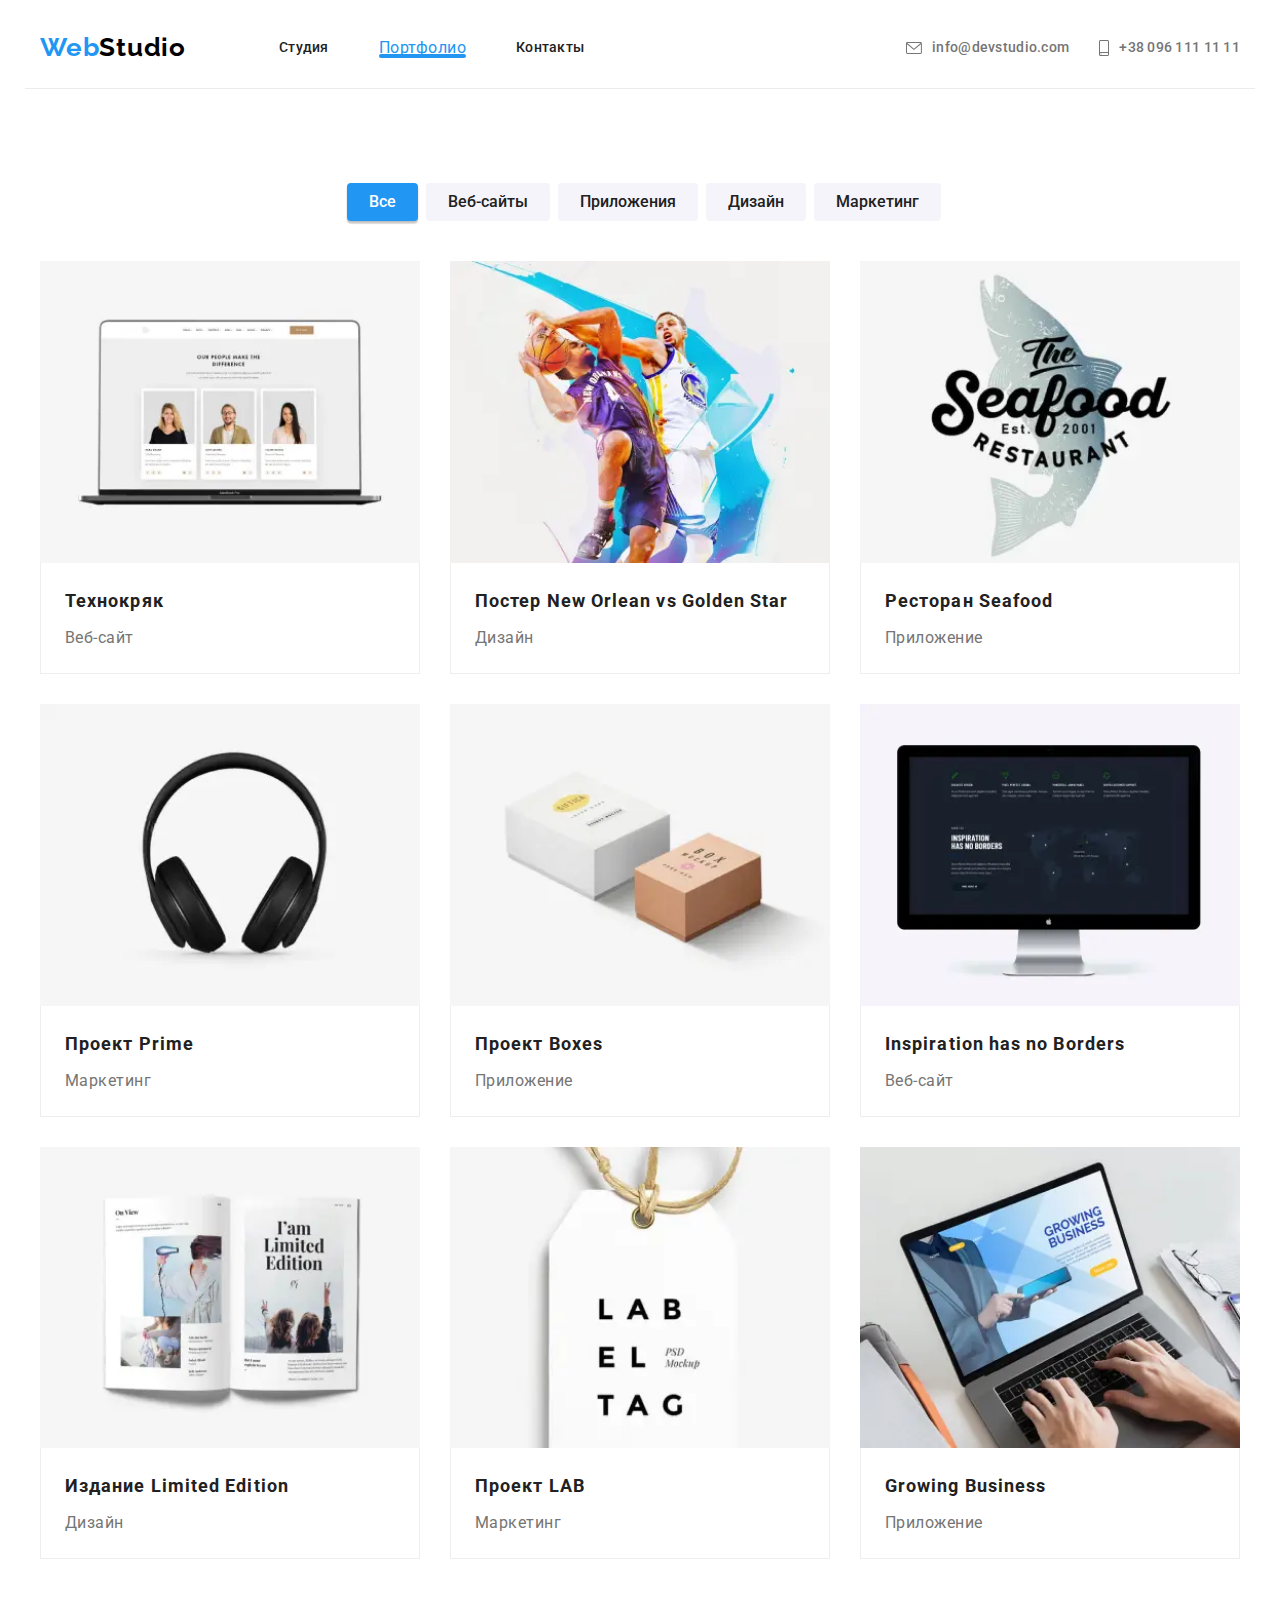
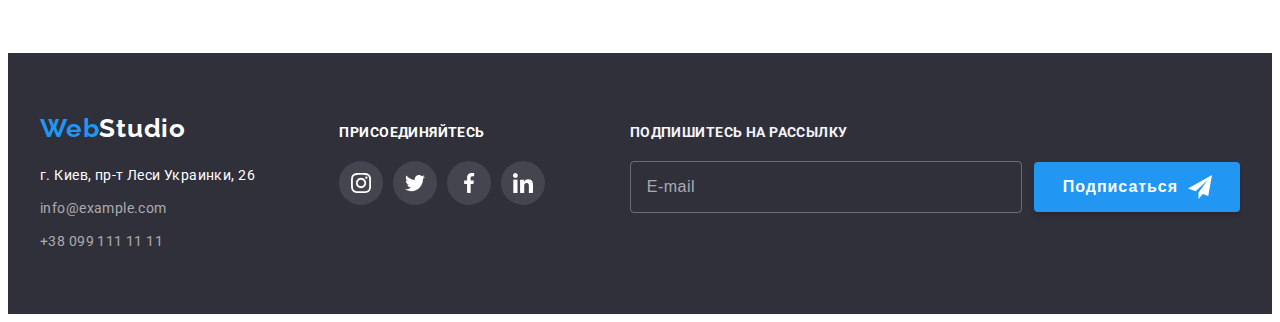
==== commit 56195196: "Update portfolio.html" ====
--- a/portfolio.html
+++ b/portfolio.html
@@ -24,10 +24,10 @@
                 </a>
                 <ul class="nav__list list">
                     <li class="nav__item">
-                        <a class="nav__link nav__link--current current link" href="./index.html">Студия</a>
+                        <a class="nav__link nav__link link" href="./index.html">Студия</a>
                     </li>
                     <li class="nav__item">
-                        <a class="nav__link link" href="./portfolio.html">Портфолио</a>
+                        <a class="nav__link--current current link" href="./portfolio.html">Портфолио</a>
                     </li>
                     <li class="nav__item">
                         <a class="nav__link link" href="#">Контакты</a>
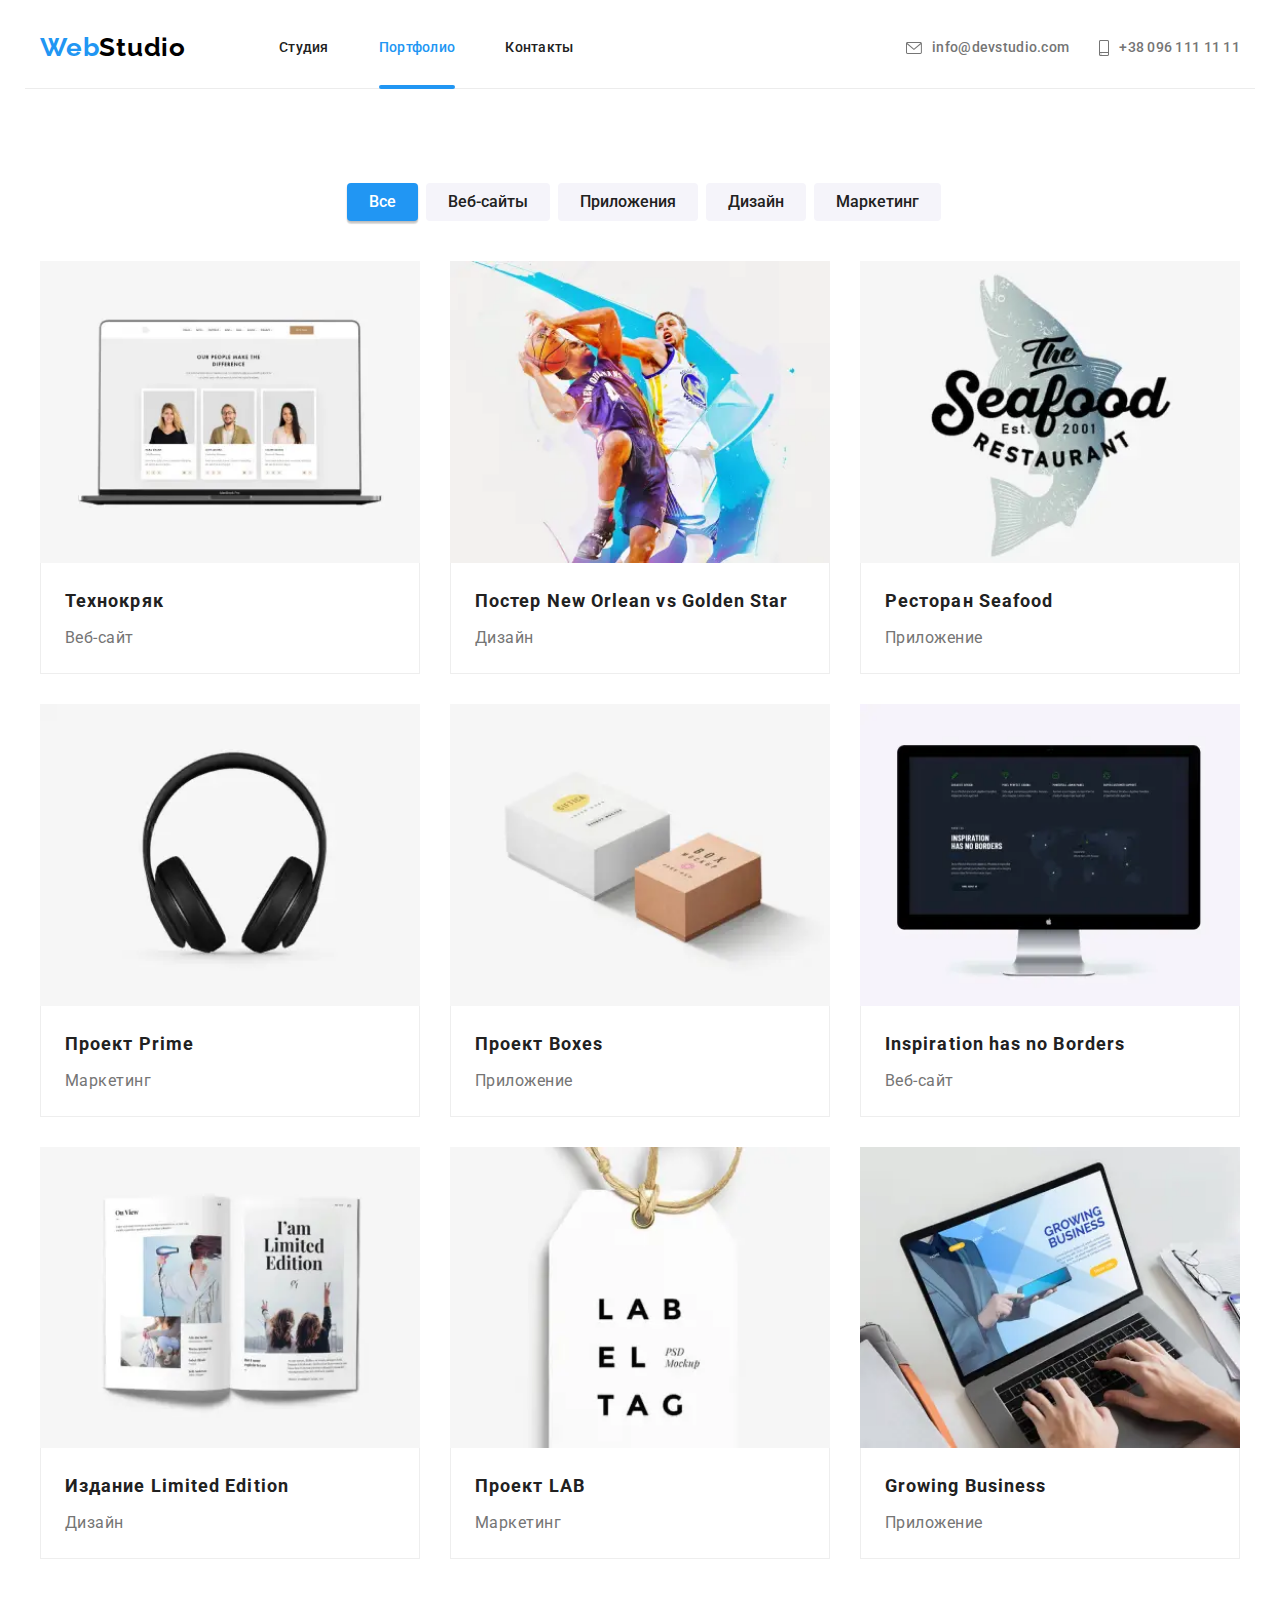
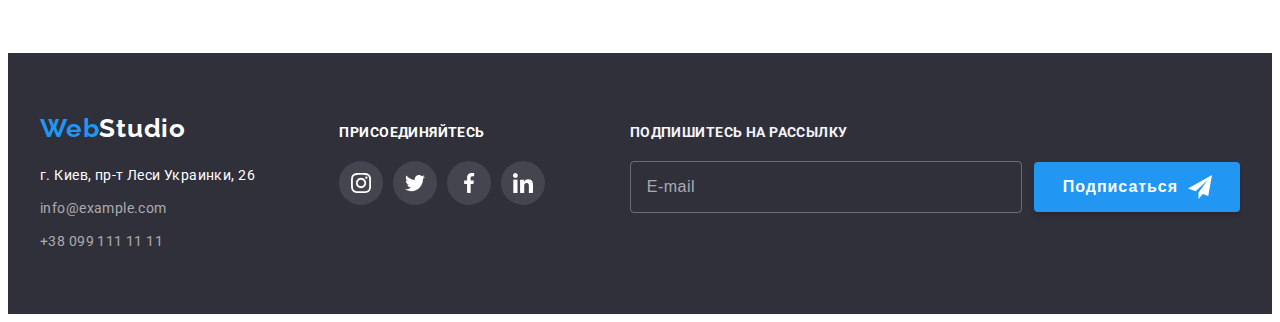
==== commit aa6d127e: "недочеты" ====
--- a/portfolio.html
+++ b/portfolio.html
@@ -24,10 +24,10 @@
                 </a>
                 <ul class="nav__list list">
                     <li class="nav__item">
-                        <a class="nav__link nav__link link" href="./index.html">Студия</a>
+                        <a class="nav__link link" href="./index.html">Студия</a>
                     </li>
                     <li class="nav__item">
-                        <a class="nav__link--current current link" href="./portfolio.html">Портфолио</a>
+                        <a class="nav__link nav__link--current current link" href="./portfolio.html">Портфолио</a>
                     </li>
                     <li class="nav__item">
                         <a class="nav__link link" href="#">Контакты</a>
--- a/css/main.min.css
+++ b/css/main.min.css
@@ -1 +1 @@
-:root{--primary-font-family: "Roboto", sans-serif;--secondary-font-family: "Raleway", sans-serif;--accent-color: #2196F3;--main-letter-spacing: 0.03em}.visually-hidden{position:absolute;width:1px;height:1px;margin:-1px;border:0;padding:0;white-space:nowrap;clip-path:inset(100%);clip:rect(0 0 0 0);overflow:hidden}.current{position:relative;color:var(--accent-color)}.current::after{position:absolute;width:100%;left:0;bottom:-1px;height:4px;background-color:var(--accent-color);content:"";border-radius:2px}h1,h2,h3,h4,h5,h6,p{margin-top:0;margin-bottom:0}ul,ol{margin-top:0;margin-bottom:0;padding-left:0}img{display:block;width:100%;max-width:100%;height:auto}button{cursor:pointer}.link{text-decoration:none}.list{list-style:none}body{font-family:var(--primary-font-family);letter-spacing:var(--main-letter-spacing)}.container{width:100%;padding-left:15px;padding-right:15px;margin:0 auto}@media screen and (min-width: 480px){.container{width:480px}}@media screen and (min-width: 768px){.container{width:768px}}@media screen and (min-width: 1200px){.container{width:1200px}}.section{padding-top:60px;padding-bottom:60px}@media screen and (min-width: 1200px){.section{padding-top:94px;padding-bottom:94px}}.backdrop{position:fixed;top:0;left:0;width:100vw;height:100vh;background-color:rgba(0,0,0,.2);opacity:1;transition:opacity 250ms cubic-bezier(0.4, 0, 0.2, 1),visibility 250ms cubic-bezier(0.4, 0, 0.2, 1)}.backdrop.is-hidden{opacity:0;visibility:hidden;pointer-events:none}.backdrop.is-hidden .modal{transform:translate(-50%, -50%) scale(0.9);opacity:0}.modal{position:absolute;top:50%;left:50%;padding:40px;width:90vw;border-radius:4px;background-color:#fff;box-shadow:0px 1px 3px rgba(0,0,0,.12),0px 1px 1px rgba(0,0,0,.14),0px 2px 1px rgba(0,0,0,.2);transform:translate(-50%, -50%) scale(1);opacity:1;transition:transform 250ms cubic-bezier(0.4, 0, 0.2, 1),opacity 250ms cubic-bezier(0.4, 0, 0.2, 1)}@media screen and (min-width: 480px){.modal{width:450px;min-height:609px}}@media screen and (min-width: 1200px){.modal{top:50%;width:528px;min-height:581px}}.modal__btn-close{position:absolute;top:8px;right:8px;display:flex;justify-content:center;align-items:center;margin-left:auto;width:30px;height:30px;border-radius:50%;cursor:pointer;background-color:#fff;border:1px solid rgba(0,0,0,.1);padding:0;transition:box-shadow 250ms cubic-bezier(0.4, 0, 0.2, 1),fill 250ms cubic-bezier(0.4, 0, 0.2, 1)}.modal__btn-close:hover{box-shadow:0px 1px 3px rgba(0,0,0,.12),0px 1px 1px rgba(0,0,0,.14),0px 2px 1px rgba(0,0,0,.2);fill:#2196f3}.form-title{font-weight:700;font-size:16px;line-height:1.14;letter-spacing:.03em;font-family:"Roboto";font-style:normal;text-align:center;color:#212121;margin-bottom:12px}@media screen and (min-width: 480px){.form-title{margin-bottom:12px;font-size:20px;line-height:1.5;letter-spacing:.03em}}@media screen and (min-width: 1200px){.form-title{line-height:1.15}}.contact-form{display:flex;flex-direction:column}.contact-form__field{position:relative;display:block;margin-bottom:10px}.contact-form__field-text{display:block;margin-bottom:20px}.contact-form__field-span{font-family:"Roboto";font-style:normal;font-weight:400;font-size:12px;line-height:1.17;letter-spacing:.01em;color:#757575}.contact-form__input{display:block;width:100%;height:40px;padding-left:42px;border-radius:4px;border:1px solid rgba(33,33,33,.2);cursor:pointer;transition:border-color 250ms cubic-bezier(0.4, 0, 0.2, 1)}.contact-form__input:focus{outline:none;border-color:#2196f3}.contact-form__icon{position:absolute;top:50%;left:12px;transition:fill 250ms cubic-bezier(0.4, 0, 0.2, 1)}.contact-form__input:focus+.contact-form__icon{fill:#2196f3}.contact-form__comment{width:100%;height:120px;padding:12px 16px;margin-top:4px;resize:none;border-radius:4px;border:1px solid rgba(33,33,33,.2);transition:border-color 250ms cubic-bezier(0.4, 0, 0.2, 1)}.contact-form__comment::placeholder{font-family:"Roboto";font-style:normal;font-weight:400;font-size:14px;line-height:16px;letter-spacing:.01em;color:rgba(117,117,117,.5)}.contact-form__comment:focus{outline:none;border-color:#2196f3}.contact-form__checkbox-label{display:flex;align-items:center;justify-content:center;font-size:10px;line-height:1.14;letter-spacing:.01em;font-family:"Roboto";font-style:normal;margin-bottom:30px;color:#757575}@media screen and (min-width: 480px){.contact-form__checkbox-label{font-size:12px;line-height:1.17;letter-spacing:.03em}}@media screen and (min-width: 1200px){.contact-form__checkbox-label{font-size:14px;line-height:1.71;margin-left:12px}}.contact-form__checkbox-label::before{display:block;content:"";width:16px;height:15px;margin-right:8px;cursor:pointer;border:1px solid #212121;border-radius:2px}.contact-form__checkbox:checked+.contact-form__checkbox-label::before{background-color:#2196f3;background-image:url("../images/icon-check.svg");background-position:center;border:1px solid #2196f3}.contact-form__checkbox:focus+.contact-form__checkbox-label::before{outline:2px solid rgba(33,150,243,.5)}.contact-form__checkbox-link{color:#2196f3}.contact-form__btn{font-family:inherit;align-self:center;font-weight:700;font-size:16px;line-height:1.87;letter-spacing:.06em;color:#fff;cursor:pointer;background:var(--accent-color);box-shadow:0px 4px 4px rgba(0,0,0,.15);border-radius:4px;border:none;padding:10px 55px;transition:background-color 250ms cubic-bezier(0.4, 0, 0.2, 1)}.contact-form__btn:hover,.contact-form__btn:focus{background:#188ce8}.logo{display:inline-block;font-family:Raleway;font-weight:700;font-size:24px;line-height:1.17;letter-spacing:.03em;color:#000}.logo__text--accent{color:var(--accent-color)}@media screen and (min-width: 1200px){.logo{font-size:26px;line-height:1.19}}.header__container{position:relative;display:flex;align-items:center;border-bottom:1px solid #ececec}.nav{display:flex;align-items:center}.header__logo{padding-top:16px;padding-bottom:16px}@media screen and (min-width: 768px){.header__logo{padding-top:26px;padding-bottom:26px;margin-right:88px}}@media screen and (min-width: 1200px){.header__logo{margin-right:93px;padding-top:24px;padding-bottom:25px}}.nav__list{display:flex;align-items:center}@media screen and (max-width: 767px){.nav__list{display:none}}.nav__link{display:block;padding-top:32px;padding-bottom:32px;font-weight:500;font-size:14px;line-height:1.14;letter-spacing:.02em;color:#212121;transition:color 250ms cubic-bezier(0.4, 0, 0.2, 1)}.nav__link:hover,.nav__link:focus{color:var(--accent-color)}.nav__link--current{color:var(--accent-color)}.nav__item:not(:last-child){margin-right:50px}.contacts{display:flex;flex-direction:column}@media screen and (min-width: 1200px){.contacts{flex-direction:row}}.header__contacts{margin-left:auto}@media screen and (max-width: 767px){.header__contacts{display:none}}.contacts__link{display:flex;text-align:center;align-items:center;font-weight:500;font-size:12px;line-height:1.17;letter-spacing:.02em;color:#757575;transition:color 250ms cubic-bezier(0.4, 0, 0.2, 1)}.contacts__link:hover,.contacts__link:focus{color:var(--accent-color)}@media screen and (min-width: 1200px){.contacts__link{font-size:14px;line-height:1.14;padding-top:32px;padding-bottom:32px}}.contacts__list:not(:last-child){margin-bottom:10px}@media screen and (min-width: 1200px){.contacts__list:not(:last-child){margin-right:30px;margin-bottom:0}}.contacts__icon{margin-right:10px;fill:currentColor}.hero{padding-top:0px;padding-bottom:0px;text-align:center}.hero__container{padding-top:118px;padding-bottom:118px;background-color:#2f303a;background-image:linear-gradient(rgba(47, 48, 58, 0.4), rgba(47, 48, 58, 0.4)),url("../images/bg-mobile@1x.jpg");background-repeat:no-repeat;background-size:cover;background-position:center}@media(min-device-pixel-ratio: 2),(min-resolution: 192dpi),(min-resolution: 2dppx){.hero__container{background-image:linear-gradient(rgba(47, 48, 58, 0.4), rgba(47, 48, 58, 0.4)),url(../images/bg-mobile@2x.jpg)}}@media screen and (min-width: 768px){.hero__container{background-image:linear-gradient(rgba(47, 48, 58, 0.4), rgba(47, 48, 58, 0.4)),url(../images/bg-tablet@1x.jpg)}}@media screen and (min-width: 768px)and (min-device-pixel-ratio: 2),screen and (min-width: 768px)and (min-resolution: 192dpi),screen and (min-width: 768px)and (min-resolution: 2dppx){.hero__container{background-image:linear-gradient(rgba(47, 48, 58, 0.4), rgba(47, 48, 58, 0.4)),url(../images/bg-tablet@2x.jpg)}}@media screen and (min-width: 1200px){.hero__container{max-width:1600px;margin:0 auto;padding-top:200px;padding-bottom:200px;background-image:linear-gradient(rgba(47, 48, 58, 0.4), rgba(47, 48, 58, 0.4)),url(../images/bg@1x.jpg)}}@media screen and (min-width: 1200px)and (min-device-pixel-ratio: 2),screen and (min-width: 1200px)and (min-resolution: 192dpi),screen and (min-width: 1200px)and (min-resolution: 2dppx){.hero__container{background-image:linear-gradient(rgba(47, 48, 58, 0.4), rgba(47, 48, 58, 0.4)),url(../images/bg@2x.jpg)}}.hero__btn{font-family:inherit;font-weight:700;font-size:16px;line-height:1.87;letter-spacing:.06em;color:#fff;cursor:pointer;background:var(--accent-color);box-shadow:0px 4px 4px rgba(0,0,0,.15);border-radius:4px;border:none;padding:10px 32px;transition:background-color 250ms cubic-bezier(0.4, 0, 0.2, 1)}.hero__btn:hover,.hero__btn:focus{background:#188ce8}.hero__title{margin-bottom:30px;font-weight:900;font-size:26px;line-height:1.62;letter-spacing:.06em;text-align:center;text-transform:uppercase;color:#fff}@media screen and (min-width: 1200px){.hero__title{font-size:44px;line-height:1.36}}.pecularities__list{margin-top:-30px}@media screen and (min-width: 768px){.pecularities__list{display:flex;flex-wrap:wrap;margin-left:-30px}}.pecularities__link{margin-top:30px}@media screen and (min-width: 768px){.pecularities__link{flex-basis:calc(50% - 30px);margin-left:30px}}@media screen and (min-width: 1200px){.pecularities__link{flex-basis:calc(25% - 30px)}}.pecularities__title{font-weight:700;font-size:14px;line-height:1.14;text-transform:uppercase;text-align:center;color:#212121;margin-bottom:10px}@media screen and (min-width: 768px){.pecularities__title{text-align:start}}.pecularities__text{font-weight:400;font-size:14px;line-height:1.71;color:#757575}.pecularities__icon-section{display:flex;justify-content:center;align-items:center;height:120px;background-color:#f5f4fa;padding:25px 100px;margin-bottom:30px;border-radius:4px}.pecularities__icon{display:flex;justify-content:center;align-items:center}.works{padding-top:0}@media screen and (max-width: 1199px){.works{display:none}}.works__list{display:flex;flex-wrap:wrap;margin-left:-30px;margin-top:-30px}.works__item{position:relative;flex-basis:calc(33.3333333333% - 30px);margin-left:30px;margin-top:30px}.works__overlay{position:absolute;bottom:0;width:100%;padding-top:27px;padding-bottom:27px;font-family:"Roboto";font-style:normal;font-weight:700;font-size:14px;line-height:1.14;text-align:center;letter-spacing:.03em;text-transform:uppercase;color:#fff;background-color:rgba(47,48,58,.8)}.works__title{font-weight:700;font-size:36px;line-height:1.17;text-align:center;color:#212121;margin-bottom:50px}.team__list{margin-bottom:-30px}@media screen and (min-width: 768px){.team__list{display:flex;flex-wrap:wrap;margin-left:-30px}}.team__item{margin-bottom:30px;box-shadow:0px 1px 3px rgba(0,0,0,.12),0px 1px 1px rgba(0,0,0,.14),0px 2px 1px rgba(0,0,0,.2);border-radius:0px 0px 4px 4px}@media screen and (min-width: 768px){.team__item{flex-basis:calc(50% - 30px);margin-left:30px}}@media screen and (min-width: 1200px){.team__item{flex-basis:calc(25% - 30px)}}.team{background-color:#f5f4fa}.team__title{margin-bottom:30px;font-size:28px;line-height:1.19;letter-spacing:.03em;text-align:center;color:#212121}@media screen and (min-width: 1200px){.team__title{margin-bottom:50px;font-size:36px;line-height:1.16}}.team__info{padding-top:30px;padding-bottom:24px;text-align:center;background-color:#fff;border-radius:0px 0px 4px 4px}@media screen and (min-width: 1200px){.team__info{padding-bottom:30px}}.team__name{margin-bottom:10px;font-weight:500;font-size:16px;line-height:1.19;text-align:center;letter-spacing:.03em;color:#212121}.team__profession{font-weight:400;font-size:16px;line-height:1.19;text-align:center;color:#757575;margin-top:4px;margin-bottom:16px}.team__social-list{display:flex;justify-content:center}.team__social-label{fill:#afb1b8;transition:fill 250ms cubic-bezier(0.4, 0, 0.2, 1)}.team__social-link:hover .team__social-label,.team__social-link:focus .team__social-label{fill:#fff}.team__social-link{display:flex;align-items:center;justify-content:center;width:44px;height:44px;border-radius:50%;transition:background-color 250ms cubic-bezier(0.4, 0, 0.2, 1)}.team__social-link:hover,.team__social-link:focus{background-color:#2196f3}.team__social-icon:not(:last-child){margin-right:10px}.portfolio__btn{margin-bottom:40px}.btn__filters{padding:6px 22px;font-family:inherit;font-weight:500;font-size:16px;line-height:1.62;text-align:center;color:#212121;cursor:pointer;background:#f5f4fa;border-radius:4px;border:none;transition:background-color 250ms cubic-bezier(0.4, 0, 0.2, 1),color 250ms cubic-bezier(0.4, 0, 0.2, 1),box-shadow 250ms cubic-bezier(0.4, 0, 0.2, 1)}.btn__filters--active,.btn__filters:hover,.btn__filters:focus{background-color:var(--accent-color);color:#fff;box-shadow:0px 3px 1px rgba(0,0,0,.1),0px 1px 2px rgba(0,0,0,.08),0px 2px 2px rgba(0,0,0,.12);border-radius:4px}@media screen and (min-width: 768px){.portfolio__list{display:flex;flex-wrap:wrap;margin-top:-30px;margin-left:-30px}}.portfolio__project-img{position:relative;overflow:hidden}.portfolio__project-img::before{display:inline-block;content:"";position:absolute;top:0;left:0;width:100%;height:100%;background-color:rgba(33,150,243,.9);opacity:0;transform:translateY(100%);transition:transform 250ms cubic-bezier(0.4, 0, 0.2, 1)}.portfolio__overlay{position:absolute;display:flex;align-items:center;top:0;left:0;width:100%;height:100%;padding:0 24px;opacity:0;transform:translateY(100%);transition:transform 250ms cubic-bezier(0.4, 0, 0.2, 1)}.portfolio__overlay-text{font-size:18px;line-height:1.56;letter-spacing:.03em;color:#fff}.portfolio__item{margin-top:30px;transition:box-shadow 250ms cubic-bezier(0.4, 0, 0.2, 1)}.portfolio__item:hover,.portfolio__item:focus{box-shadow:1px 4px 6px 0px rgba(0,0,0,.16),0px 4px 4px 0px rgba(0,0,0,.06),0px 1px 1px 0px rgba(0,0,0,.12)}.portfolio__item:hover .portfolio__project-img::before,.portfolio__item:hover .portfolio__overlay{transform:translateY(0);opacity:1}@media screen and (min-width: 768px){.portfolio__item{flex-basis:calc(50% - 30px);margin-left:30px}}@media screen and (min-width: 1200px){.portfolio__item{flex-basis:calc(33.3333333333% - 30px)}}.portfolio__project-item{display:flex;flex-direction:column;height:100%}.portfolio__card-info{flex-grow:1;padding:20px 24px;background:#fff;border:1px solid #eee;border-top:none}.btn{display:flex;flex-wrap:wrap;margin-top:-15px;margin-right:-8px}@media screen and (min-width: 768px){.btn{justify-content:center}}.btn__item{margin-top:15px}.btn__item:not(:last-child){margin-right:8px}.cards-title{margin-bottom:4px;font-weight:700;font-size:18px;line-height:2;letter-spacing:.06em;color:#212121}.cards-suptitle{font-weight:400;font-size:16px;line-height:1.87;color:#757575}.clients__title{margin-bottom:30px;font-size:28px;line-height:1.19;letter-spacing:.03em;text-align:center;color:var(--header-text-color)}@media screen and (min-width: 1200px){.clients__title{margin-bottom:50px;font-size:36px;line-height:1.16}}.clients__list{display:flex;flex-wrap:wrap;margin-left:-30px;margin-bottom:-30px}.clients__list-link{display:flex;align-items:center;justify-content:center;height:92px;border:1px solid;border-radius:4px;color:#afb1b8;transition:color 250ms cubic-bezier(0.4, 0, 0.2, 1)}.clients__list-link:focus,.clients__list-link:hover{color:var(--accent-color)}.clients__list-icon{fill:currentColor}.clients__item{flex-basis:calc(50% - 30px);margin-left:30px;margin-bottom:30px}@media screen and (min-width: 768px){.clients__item{flex-basis:calc(33.3333333333% - 30px);margin-left:30px}}@media screen and (min-width: 1200px){.clients__item{flex-basis:calc(16.6666666667% - 30px)}}.address{font-style:normal}.address__item:not(:last-child){margin-bottom:8px}@media screen and (min-width: 1200px){.address__item:not(:last-child){margin-bottom:9px}}.footer{background-color:#2f303a;padding-top:60px;padding-bottom:60px}.footer__container{text-align:center}@media screen and (min-width: 768px){.footer__container{display:flex;justify-content:center;align-items:baseline;flex-wrap:wrap}}@media screen and (min-width: 1200px){.footer__container{display:flex;align-items:center;justify-content:center;align-items:baseline;justify-content:space-between;text-align:start}}.footer__logo{margin-bottom:20px}.footer__logo--white{color:#fff}.footer__contact{margin-bottom:60px}@media screen and (min-width: 768px){.footer__contact{margin:0 165px 0 0}}@media screen and (min-width: 1200px){.footer__contact{margin:0}}.address__contact{font-size:14px;line-height:1.71;letter-spacing:.03em;color:rgba(255,255,255,.6);transition:color 250ms cubic-bezier(0.4, 0, 0.2, 1)}.address__contact:hover,.address__contact:focus{color:var(--accent-color)}.address__map{font-size:14px;line-height:1.71;letter-spacing:.03em;color:#fff;transition:color 250ms cubic-bezier(0.4, 0, 0.2, 1)}.address__map:hover,.address__map:focus{color:var(--accent-color)}.footer__socials{margin-bottom:60px}@media screen and (min-width: 768px){.footer__socials{margin-bottom:0}}.footer__suptitle{display:inline-block;font-family:"Roboto";font-style:normal;font-weight:700;font-size:14px;line-height:1.14;letter-spacing:.03em;text-transform:uppercase;color:#fff;margin-bottom:20px}.footer__list{display:flex;align-items:center;justify-content:center}.footer__link{display:flex;align-items:center;justify-content:center;width:44px;height:44px;border-radius:50%;color:#fff;background-color:rgba(255,255,255,.1);transition:background-color 250ms cubic-bezier(0.4, 0, 0.2, 1)}.footer__link:hover,.footer__link:focus{background-color:#2196f3;color:#fff}.footer__icon{fill:currentColor}.footer__icon:not(:last-child){margin-right:10px}.footer__form-title{display:inline-block;margin-bottom:20px;font-weight:700;font-size:14px;line-height:1.14;letter-spacing:.03em;text-transform:uppercase;color:#f5f4fa}@media screen and (min-width: 1200px){.footer__form{display:flex;align-items:center}}.footer__input{margin-bottom:20px;display:block;width:100%;height:50px;padding:0 16px;border:1px solid rgba(255,255,255,.3);border-radius:4px;background-color:rgba(0,0,0,0);color:#fff;font-size:16px;outline:none;transition:border-color 250ms cubic-bezier(0.4, 0, 0.2, 1)}.footer__input:focus{border-color:#2196f3}.footer__input::placeholder{font-size:16px;line-height:1.25;letter-spacing:.03em;color:rgba(255,255,255,.6)}@media screen and (min-width: 768px){.footer__input{width:450px}}@media screen and (min-width: 1200px){.footer__input{width:358px;margin-right:12px;margin-bottom:0}}.footer__btn{display:inline-flex;align-items:center;justify-content:center;padding:10px 28px 10px 29px;font-weight:700;font-size:16px;line-height:1.87;letter-spacing:.06em;color:#fff;background-color:#2196f3;border:none;box-shadow:0px 4px 4px rgba(0,0,0,.15);border-radius:4px;transition:background-color 250ms cubic-bezier(0.4, 0, 0.2, 1)}.footer__btn:hover,.footer__btn:focus{background-color:#188ce8}.footer__icon-send{margin-left:10px;fill:currentColor}@media screen and (min-width: 768px){.footer__send-form{margin-top:60px}}@media screen and (min-width: 1200px){.footer__send-form{margin-top:0}}.menu-toggle{position:absolute;display:flex;align-items:center;justify-content:center;padding:0;top:10px;right:10px;width:40px;height:40px;background-color:rgba(0,0,0,0);border:none;transition:color 250ms cubic-bezier(0.4, 0, 0.2, 1)}.menu-toggle:hover,.menu-toggle:focus{color:var(--accent-color)}@media screen and (min-width: 768px){.menu-toggle{display:none}}.menu-toggle__icon{fill:currentColor}.menu-container{position:fixed;top:0;left:0;width:100vw;height:100vh;z-index:99;background-color:#fff;box-shadow:0px 4px 8px rgba(0,0,0,.04),0px 2px 4px rgba(0,0,0,.08),0px 1px 3px rgba(0,0,0,.16);transform:translateX(100%);transition:transform 250ms ease-in-out}.menu-container.is-open{transform:translateX(0)}.mobile-menu{display:flex;flex-direction:column;padding-top:48px;padding-bottom:48px;padding-left:20px;padding-right:20px}@media screen and (min-width: 480px){.mobile-menu{padding-left:40px;padding-right:40px}}.mob-list{display:flex;flex-direction:column;margin-bottom:auto}.mob-list__link{font-weight:500;font-size:40px;line-height:1.17;letter-spacing:.02em;color:#212121;transition:color 250ms cubic-bezier(0.4, 0, 0.2, 1)}.mob-list__link:hover,.mob-list__link:focus{color:var(--accent-color)}.mob-list__link--current{color:var(--accent-color)}.mob-list__item:not(:last-child){margin-bottom:32px}.mobile-menu__mob-contacts{margin-bottom:64px}.mob-contacts__tel{font-weight:500;font-size:32px;line-height:1.18;letter-spacing:.02em;color:var(--accent-color)}@media screen and (min-width: 480px){.mob-contacts__tel{font-size:34px}}.mob-contacts__mail{font-weight:500;font-size:24px;line-height:1.17;letter-spacing:.02em;color:#757575;transition:color 250ms cubic-bezier(0.4, 0, 0.2, 1)}.mob-contacts__mail:hover,.mob-contacts__mail:focus{color:var(--accent-color)}.mob-contacts__list:not(:last-child){margin-bottom:32px}.mob-social{display:flex;flex-wrap:wrap}.mob-social__icon:not(:last-child){margin-right:10px;padding-right:10px;border-right:1px solid rgba(33,33,33,.2)}.mob-social__link{font-weight:500;font-size:13px;line-height:1.22;letter-spacing:.02em;text-transform:capitalize;color:var(--accent-color)}@media screen and (min-width: 480px){.mob-social__link{font-size:18px}}.mob-menu_thumb{display:flex;flex-direction:column}/*# sourceMappingURL=main.min.css.map */+:root{--primary-font-family: "Roboto", sans-serif;--secondary-font-family: "Raleway", sans-serif;--accent-color: #2196F3;--main-letter-spacing: 0.03em}.visually-hidden{position:absolute;width:1px;height:1px;margin:-1px;border:0;padding:0;white-space:nowrap;clip-path:inset(100%);clip:rect(0 0 0 0);overflow:hidden}.current{position:relative;color:var(--accent-color)}.current::after{position:absolute;width:100%;left:0;bottom:-1px;height:4px;background-color:var(--accent-color);content:"";border-radius:2px}h1,h2,h3,h4,h5,h6,p{margin-top:0;margin-bottom:0}ul,ol{margin-top:0;margin-bottom:0;padding-left:0}img{display:block;width:100%;max-width:100%;height:auto}button{cursor:pointer}.link{text-decoration:none}.list{list-style:none}body{font-family:var(--primary-font-family);letter-spacing:var(--main-letter-spacing)}.container{width:100%;padding-left:15px;padding-right:15px;margin:0 auto}@media screen and (min-width: 480px){.container{width:480px}}@media screen and (min-width: 768px){.container{width:768px}}@media screen and (min-width: 1200px){.container{width:1200px}}.section{padding-top:60px;padding-bottom:60px}@media screen and (min-width: 1200px){.section{padding-top:94px;padding-bottom:94px}}.backdrop{position:fixed;top:0;left:0;width:100vw;height:100vh;background-color:rgba(0,0,0,.2);opacity:1;transition:opacity 250ms cubic-bezier(0.4, 0, 0.2, 1),visibility 250ms cubic-bezier(0.4, 0, 0.2, 1)}.backdrop.is-hidden{opacity:0;visibility:hidden;pointer-events:none}.backdrop.is-hidden .modal{transform:translate(-50%, -50%) scale(0.9);opacity:0}.modal{position:absolute;top:50%;left:50%;padding:40px;width:90vw;border-radius:4px;background-color:#fff;box-shadow:0px 1px 3px rgba(0,0,0,.12),0px 1px 1px rgba(0,0,0,.14),0px 2px 1px rgba(0,0,0,.2);transform:translate(-50%, -50%) scale(1);opacity:1;transition:transform 250ms cubic-bezier(0.4, 0, 0.2, 1),opacity 250ms cubic-bezier(0.4, 0, 0.2, 1)}@media screen and (min-width: 480px){.modal{width:450px;min-height:609px}}@media screen and (min-width: 1200px){.modal{top:50%;width:528px;min-height:581px}}.modal__btn-close{position:absolute;top:8px;right:8px;display:flex;justify-content:center;align-items:center;margin-left:auto;width:30px;height:30px;border-radius:50%;cursor:pointer;background-color:#fff;border:1px solid rgba(0,0,0,.1);padding:0;transition:box-shadow 250ms cubic-bezier(0.4, 0, 0.2, 1),fill 250ms cubic-bezier(0.4, 0, 0.2, 1)}.modal__btn-close:hover{box-shadow:0px 1px 3px rgba(0,0,0,.12),0px 1px 1px rgba(0,0,0,.14),0px 2px 1px rgba(0,0,0,.2);fill:#2196f3}.form-title{font-weight:700;font-size:16px;line-height:1.14;letter-spacing:.03em;font-family:"Roboto";font-style:normal;text-align:center;color:#212121;margin-bottom:12px}@media screen and (min-width: 480px){.form-title{margin-bottom:12px;font-size:20px;line-height:1.5;letter-spacing:.03em}}@media screen and (min-width: 1200px){.form-title{line-height:1.15}}.contact-form{display:flex;flex-direction:column}.contact-form__field{position:relative;display:block;margin-bottom:10px}.contact-form__field-text{display:block;margin-bottom:20px}.contact-form__field-span{font-family:"Roboto";font-style:normal;font-weight:400;font-size:12px;line-height:1.17;letter-spacing:.01em;color:#757575}.contact-form__input{display:block;width:100%;height:40px;padding-left:42px;border-radius:4px;border:1px solid rgba(33,33,33,.2);cursor:pointer;transition:border-color 250ms cubic-bezier(0.4, 0, 0.2, 1)}.contact-form__input:focus{outline:none;border-color:#2196f3}.contact-form__icon{position:absolute;top:50%;left:12px;transition:fill 250ms cubic-bezier(0.4, 0, 0.2, 1)}.contact-form__input:focus+.contact-form__icon{fill:#2196f3}.contact-form__comment{width:100%;height:120px;padding:12px 16px;margin-top:4px;resize:none;border-radius:4px;border:1px solid rgba(33,33,33,.2);transition:border-color 250ms cubic-bezier(0.4, 0, 0.2, 1)}.contact-form__comment::placeholder{font-family:"Roboto";font-style:normal;font-weight:400;font-size:14px;line-height:16px;letter-spacing:.01em;color:rgba(117,117,117,.5)}.contact-form__comment:focus{outline:none;border-color:#2196f3}.contact-form__checkbox-label{display:flex;align-items:center;justify-content:center;font-size:10px;line-height:1.14;letter-spacing:.01em;font-family:"Roboto";font-style:normal;margin-bottom:30px;color:#757575}@media screen and (min-width: 480px){.contact-form__checkbox-label{font-size:12px;line-height:1.17;letter-spacing:.03em}}@media screen and (min-width: 1200px){.contact-form__checkbox-label{font-size:14px;line-height:1.71;margin-left:12px}}.contact-form__checkbox-label::before{display:block;content:"";width:16px;height:15px;margin-right:8px;cursor:pointer;border:1px solid #212121;border-radius:2px}.contact-form__checkbox:checked+.contact-form__checkbox-label::before{background-color:#2196f3;background-image:url("../images/icon-check.svg");background-position:center;border:1px solid #2196f3}.contact-form__checkbox:focus+.contact-form__checkbox-label::before{outline:2px solid rgba(33,150,243,.5)}.contact-form__checkbox-link{color:#2196f3}.contact-form__btn{font-family:inherit;align-self:center;font-weight:700;font-size:16px;line-height:1.87;letter-spacing:.06em;color:#fff;cursor:pointer;background:var(--accent-color);box-shadow:0px 4px 4px rgba(0,0,0,.15);border-radius:4px;border:none;padding:10px 55px;transition:background-color 250ms cubic-bezier(0.4, 0, 0.2, 1)}.contact-form__btn:hover,.contact-form__btn:focus{background:#188ce8}.logo{display:inline-block;font-family:Raleway;font-weight:700;font-size:24px;line-height:1.17;letter-spacing:.03em;color:#000}.logo__text--accent{color:var(--accent-color)}@media screen and (min-width: 1200px){.logo{font-size:26px;line-height:1.19}}.header__container{position:relative;display:flex;align-items:center;border-bottom:1px solid #ececec}.nav{display:flex;align-items:center}.header__logo{padding-top:16px;padding-bottom:16px}@media screen and (min-width: 768px){.header__logo{padding-top:26px;padding-bottom:26px;margin-right:88px}}@media screen and (min-width: 1200px){.header__logo{margin-right:93px;padding-top:24px;padding-bottom:25px}}.nav__list{display:flex;align-items:center}@media screen and (max-width: 767px){.nav__list{display:none}}.nav__link{display:block;padding-top:32px;padding-bottom:32px;font-weight:500;font-size:14px;line-height:1.14;letter-spacing:.02em;color:#212121;transition:color 250ms cubic-bezier(0.4, 0, 0.2, 1)}.nav__link:hover,.nav__link:focus{color:var(--accent-color)}.nav__link--current{color:var(--accent-color)}.nav__item:not(:last-child){margin-right:50px}.contacts{display:flex;flex-direction:column}@media screen and (min-width: 1200px){.contacts{flex-direction:row}}.header__contacts{margin-left:auto}@media screen and (max-width: 767px){.header__contacts{display:none}}.contacts__link{display:flex;text-align:center;align-items:center;font-weight:500;font-size:12px;line-height:1.17;letter-spacing:.02em;color:#757575;transition:color 250ms cubic-bezier(0.4, 0, 0.2, 1)}.contacts__link:hover,.contacts__link:focus{color:var(--accent-color)}@media screen and (min-width: 1200px){.contacts__link{font-size:14px;line-height:1.14;padding-top:32px;padding-bottom:32px}}.contacts__list:not(:last-child){margin-bottom:10px}@media screen and (min-width: 1200px){.contacts__list:not(:last-child){margin-right:30px;margin-bottom:0}}.contacts__icon{margin-right:10px;fill:currentColor}.hero{padding-top:0px;padding-bottom:0px;text-align:center}.hero__container{padding-top:118px;padding-bottom:118px;background-color:#2f303a;background-image:linear-gradient(rgba(47, 48, 58, 0.4), rgba(47, 48, 58, 0.4)),url("../images/bg-mobile@1x.jpg");background-repeat:no-repeat;background-size:cover;background-position:center}@media(min-device-pixel-ratio: 2),(min-resolution: 192dpi),(min-resolution: 2dppx){.hero__container{background-image:linear-gradient(rgba(47, 48, 58, 0.4), rgba(47, 48, 58, 0.4)),url(../images/bg-mobile@2x.jpg)}}@media screen and (min-width: 768px){.hero__container{background-image:linear-gradient(rgba(47, 48, 58, 0.4), rgba(47, 48, 58, 0.4)),url(../images/bg-tablet@1x.jpg)}}@media screen and (min-width: 768px)and (min-device-pixel-ratio: 2),screen and (min-width: 768px)and (min-resolution: 192dpi),screen and (min-width: 768px)and (min-resolution: 2dppx){.hero__container{background-image:linear-gradient(rgba(47, 48, 58, 0.4), rgba(47, 48, 58, 0.4)),url(../images/bg-tablet@2x.jpg)}}@media screen and (min-width: 1200px){.hero__container{max-width:1600px;margin:0 auto;padding-top:200px;padding-bottom:200px;background-image:linear-gradient(rgba(47, 48, 58, 0.4), rgba(47, 48, 58, 0.4)),url(../images/bg@1x.jpg)}}@media screen and (min-width: 1200px)and (min-device-pixel-ratio: 2),screen and (min-width: 1200px)and (min-resolution: 192dpi),screen and (min-width: 1200px)and (min-resolution: 2dppx){.hero__container{background-image:linear-gradient(rgba(47, 48, 58, 0.4), rgba(47, 48, 58, 0.4)),url(../images/bg@2x.jpg)}}.hero__btn{font-family:inherit;font-weight:700;font-size:16px;line-height:1.87;letter-spacing:.06em;color:#fff;cursor:pointer;background:var(--accent-color);box-shadow:0px 4px 4px rgba(0,0,0,.15);border-radius:4px;border:none;padding:10px 32px;transition:background-color 250ms cubic-bezier(0.4, 0, 0.2, 1)}.hero__btn:hover,.hero__btn:focus{background:#188ce8}.hero__title{margin-bottom:30px;font-weight:900;font-size:26px;line-height:1.62;letter-spacing:.06em;text-align:center;text-transform:uppercase;color:#fff}@media screen and (min-width: 1200px){.hero__title{font-size:44px;line-height:1.36}}.pecularities__list{margin-top:-30px}@media screen and (min-width: 768px){.pecularities__list{display:flex;flex-wrap:wrap;margin-left:-30px}}.pecularities__link{margin-top:30px}@media screen and (min-width: 768px){.pecularities__link{flex-basis:calc(50% - 30px);margin-left:30px}}@media screen and (min-width: 1200px){.pecularities__link{flex-basis:calc(25% - 30px)}}.pecularities__title{font-weight:700;font-size:14px;line-height:1.14;text-transform:uppercase;text-align:center;color:#212121;margin-bottom:10px}@media screen and (min-width: 768px){.pecularities__title{text-align:start}}.pecularities__text{font-weight:400;font-size:14px;line-height:1.71;color:#757575}.pecularities__icon-section{display:flex;justify-content:center;align-items:center;height:120px;background-color:#f5f4fa;padding:25px 100px;margin-bottom:30px;border-radius:4px}.pecularities__icon{display:flex;justify-content:center;align-items:center}.works{padding-top:0}@media screen and (max-width: 1199px){.works{display:none}}.works__list{display:flex;flex-wrap:wrap;margin-left:-30px;margin-top:-30px}.works__item{position:relative;flex-basis:calc(33.3333333333% - 30px);margin-left:30px;margin-top:30px}.works__overlay{position:absolute;bottom:0;width:100%;padding-top:27px;padding-bottom:27px;font-family:"Roboto";font-style:normal;font-weight:700;font-size:14px;line-height:1.14;text-align:center;letter-spacing:.03em;text-transform:uppercase;color:#fff;background-color:rgba(47,48,58,.8)}.works__title{font-weight:700;font-size:36px;line-height:1.17;text-align:center;color:#212121;margin-bottom:50px}.team__list{margin-bottom:-30px}@media screen and (min-width: 768px){.team__list{display:flex;flex-wrap:wrap;margin-left:-30px}}.team__item{margin-bottom:30px;box-shadow:0px 1px 3px rgba(0,0,0,.12),0px 1px 1px rgba(0,0,0,.14),0px 2px 1px rgba(0,0,0,.2);border-radius:0px 0px 4px 4px}@media screen and (min-width: 768px){.team__item{flex-basis:calc(50% - 30px);margin-left:30px}}@media screen and (min-width: 1200px){.team__item{flex-basis:calc(25% - 30px)}}.team{background-color:#f5f4fa}.team__title{margin-bottom:30px;font-size:28px;line-height:1.19;letter-spacing:.03em;text-align:center;color:#212121}@media screen and (min-width: 1200px){.team__title{margin-bottom:50px;font-size:36px;line-height:1.16}}.team__info{padding-top:30px;padding-bottom:24px;text-align:center;background-color:#fff;border-radius:0px 0px 4px 4px}@media screen and (min-width: 1200px){.team__info{padding-bottom:30px}}.team__name{margin-bottom:10px;font-weight:500;font-size:16px;line-height:1.19;text-align:center;letter-spacing:.03em;color:#212121}.team__profession{font-weight:400;font-size:16px;line-height:1.19;text-align:center;color:#757575;margin-top:4px;margin-bottom:16px}.team__social-list{display:flex;justify-content:center}.team__social-label{fill:#afb1b8;transition:fill 250ms cubic-bezier(0.4, 0, 0.2, 1)}.team__social-link:hover .team__social-label,.team__social-link:focus .team__social-label{fill:#fff}.team__social-link{display:flex;align-items:center;justify-content:center;width:44px;height:44px;border-radius:50%;transition:background-color 250ms cubic-bezier(0.4, 0, 0.2, 1)}.team__social-link:hover,.team__social-link:focus{background-color:#2196f3}.team__social-icon:not(:last-child){margin-right:10px}.portfolio__btn{margin-bottom:40px}.btn__filters{padding:6px 22px;font-family:inherit;font-weight:500;font-size:16px;line-height:1.62;text-align:center;color:#212121;cursor:pointer;background:#f5f4fa;border-radius:4px;border:none;transition:background-color 250ms cubic-bezier(0.4, 0, 0.2, 1),color 250ms cubic-bezier(0.4, 0, 0.2, 1),box-shadow 250ms cubic-bezier(0.4, 0, 0.2, 1)}.btn__filters--active,.btn__filters:hover,.btn__filters:focus{background-color:var(--accent-color);color:#fff;box-shadow:0px 3px 1px rgba(0,0,0,.1),0px 1px 2px rgba(0,0,0,.08),0px 2px 2px rgba(0,0,0,.12);border-radius:4px}@media screen and (min-width: 768px){.portfolio__list{display:flex;flex-wrap:wrap;margin-top:-30px;margin-left:-30px}}.portfolio__project-img{position:relative;overflow:hidden}.portfolio__project-img::before{display:inline-block;content:"";position:absolute;top:0;left:0;width:100%;height:100%;background-color:rgba(33,150,243,.9);opacity:0;transform:translateY(100%);transition:transform 250ms cubic-bezier(0.4, 0, 0.2, 1)}.portfolio__overlay{position:absolute;display:flex;align-items:center;top:0;left:0;width:100%;height:100%;padding:0 24px;opacity:0;transform:translateY(100%);transition:transform 250ms cubic-bezier(0.4, 0, 0.2, 1)}.portfolio__overlay-text{font-size:18px;line-height:1.56;letter-spacing:.03em;color:#fff}.portfolio__item{margin-top:30px;transition:box-shadow 250ms cubic-bezier(0.4, 0, 0.2, 1)}.portfolio__item:hover,.portfolio__item:focus{box-shadow:1px 4px 6px 0px rgba(0,0,0,.16),0px 4px 4px 0px rgba(0,0,0,.06),0px 1px 1px 0px rgba(0,0,0,.12)}.portfolio__item:hover .portfolio__project-img::before,.portfolio__item:hover .portfolio__overlay{transform:translateY(0);opacity:1}@media screen and (min-width: 768px){.portfolio__item{flex-basis:calc(50% - 30px);margin-left:30px}}@media screen and (min-width: 1200px){.portfolio__item{flex-basis:calc(33.3333333333% - 30px)}}.portfolio__project-item{display:flex;flex-direction:column;height:100%}.portfolio__card-info{flex-grow:1;padding:20px 24px;background:#fff;border:1px solid #eee;border-top:none}.btn{display:flex;flex-wrap:wrap;margin-top:-15px;margin-right:-8px}@media screen and (min-width: 768px){.btn{justify-content:center}}.btn__item{margin-top:15px}.btn__item:not(:last-child){margin-right:8px}.cards-title{margin-bottom:4px;font-weight:700;font-size:18px;line-height:2;letter-spacing:.06em;color:#212121}.cards-suptitle{font-weight:400;font-size:16px;line-height:1.87;color:#757575}.clients__title{margin-bottom:30px;font-size:28px;line-height:1.19;letter-spacing:.03em;text-align:center;color:var(--header-text-color)}@media screen and (min-width: 1200px){.clients__title{margin-bottom:50px;font-size:36px;line-height:1.16}}.clients__list{display:flex;flex-wrap:wrap;margin-left:-30px;margin-bottom:-30px}.clients__list-link{display:flex;align-items:center;justify-content:center;height:92px;border:1px solid;border-radius:4px;color:#afb1b8;transition:color 250ms cubic-bezier(0.4, 0, 0.2, 1)}.clients__list-link:focus,.clients__list-link:hover{color:var(--accent-color)}.clients__list-icon{fill:currentColor}.clients__item{flex-basis:calc(50% - 30px);margin-left:30px;margin-bottom:30px}@media screen and (min-width: 768px){.clients__item{flex-basis:calc(33.3333333333% - 30px);margin-left:30px}}@media screen and (min-width: 1200px){.clients__item{flex-basis:calc(16.6666666667% - 30px)}}.address{font-style:normal}.address__item:not(:last-child){margin-bottom:8px}@media screen and (min-width: 1200px){.address__item:not(:last-child){margin-bottom:9px}}.footer{background-color:#2f303a;padding-top:60px;padding-bottom:60px}.footer__container{text-align:center}@media screen and (min-width: 768px){.footer__container{display:flex;justify-content:center;align-items:baseline;flex-wrap:wrap}}@media screen and (min-width: 1200px){.footer__container{display:flex;align-items:center;justify-content:center;align-items:baseline;justify-content:space-between;text-align:start}}.footer__logo{margin-bottom:20px}.footer__logo--white{color:#fff}.footer__contact{margin-bottom:60px}@media screen and (min-width: 768px){.footer__contact{margin:0 165px 0 0}}@media screen and (min-width: 1200px){.footer__contact{margin:0}}.address__contact{font-size:14px;line-height:1.71;letter-spacing:.03em;color:rgba(255,255,255,.6);transition:color 250ms cubic-bezier(0.4, 0, 0.2, 1)}.address__contact:hover,.address__contact:focus{color:var(--accent-color)}.address__map{font-size:14px;line-height:1.71;letter-spacing:.03em;color:#fff;transition:color 250ms cubic-bezier(0.4, 0, 0.2, 1)}.address__map:hover,.address__map:focus{color:var(--accent-color)}.footer__socials{margin-bottom:60px}@media screen and (min-width: 768px){.footer__socials{margin-bottom:0}}.footer__suptitle{display:inline-block;font-family:"Roboto";font-style:normal;font-weight:700;font-size:14px;line-height:1.14;letter-spacing:.03em;text-transform:uppercase;color:#fff;margin-bottom:20px}.footer__list{display:flex;align-items:center;justify-content:center}.footer__link{display:flex;align-items:center;justify-content:center;width:44px;height:44px;border-radius:50%;color:#fff;background-color:rgba(255,255,255,.1);transition:background-color 250ms cubic-bezier(0.4, 0, 0.2, 1)}.footer__link:hover,.footer__link:focus{background-color:#2196f3;color:#fff}.footer__label{fill:currentColor}.footer__icon:not(:last-child){margin-right:10px}.footer__form-title{display:inline-block;margin-bottom:20px;font-weight:700;font-size:14px;line-height:1.14;letter-spacing:.03em;text-transform:uppercase;color:#f5f4fa}@media screen and (min-width: 1200px){.footer__form{display:flex;align-items:center}}.footer__input{margin-bottom:20px;display:block;width:100%;height:50px;padding:0 16px;border:1px solid rgba(255,255,255,.3);border-radius:4px;background-color:rgba(0,0,0,0);color:#fff;font-size:16px;outline:none;transition:border-color 250ms cubic-bezier(0.4, 0, 0.2, 1)}.footer__input:focus{border-color:#2196f3}.footer__input::placeholder{font-size:16px;line-height:1.25;letter-spacing:.03em;color:rgba(255,255,255,.6)}@media screen and (min-width: 768px){.footer__input{width:450px}}@media screen and (min-width: 1200px){.footer__input{width:358px;margin-right:12px;margin-bottom:0}}.footer__btn{display:inline-flex;align-items:center;justify-content:center;padding:10px 28px 10px 29px;font-weight:700;font-size:16px;line-height:1.87;letter-spacing:.06em;color:#fff;background-color:#2196f3;border:none;box-shadow:0px 4px 4px rgba(0,0,0,.15);border-radius:4px;transition:background-color 250ms cubic-bezier(0.4, 0, 0.2, 1)}.footer__btn:hover,.footer__btn:focus{background-color:#188ce8}.footer__icon-send{margin-left:10px;fill:currentColor}@media screen and (min-width: 768px){.footer__send-form{margin-top:60px}}@media screen and (min-width: 1200px){.footer__send-form{margin-top:0}}.menu-toggle{position:absolute;display:flex;align-items:center;justify-content:center;padding:0;top:10px;right:10px;width:40px;height:40px;background-color:rgba(0,0,0,0);border:none;transition:color 250ms cubic-bezier(0.4, 0, 0.2, 1)}.menu-toggle:hover,.menu-toggle:focus{color:var(--accent-color)}@media screen and (min-width: 768px){.menu-toggle{display:none}}.menu-toggle__icon{fill:currentColor}.menu-container{position:fixed;top:0;left:0;width:100vw;height:100vh;z-index:99;background-color:#fff;box-shadow:0px 4px 8px rgba(0,0,0,.04),0px 2px 4px rgba(0,0,0,.08),0px 1px 3px rgba(0,0,0,.16);transform:translateX(100%);transition:transform 250ms ease-in-out}.menu-container.is-open{transform:translateX(0)}.mobile-menu{display:flex;flex-direction:column;padding-top:48px;padding-bottom:48px;padding-left:20px;padding-right:20px}@media screen and (min-width: 480px){.mobile-menu{padding-left:40px;padding-right:40px}}.mob-list{display:flex;flex-direction:column;margin-bottom:auto}.mob-list__link{font-weight:500;font-size:40px;line-height:1.17;letter-spacing:.02em;color:#212121;transition:color 250ms cubic-bezier(0.4, 0, 0.2, 1)}.mob-list__link:hover,.mob-list__link:focus{color:var(--accent-color)}.mob-list__link--current{color:var(--accent-color)}.mob-list__item:not(:last-child){margin-bottom:32px}.mobile-menu__mob-contacts{margin-bottom:64px}.mob-contacts__tel{font-weight:500;font-size:32px;line-height:1.18;letter-spacing:.02em;color:var(--accent-color)}@media screen and (min-width: 480px){.mob-contacts__tel{font-size:34px}}.mob-contacts__mail{font-weight:500;font-size:24px;line-height:1.17;letter-spacing:.02em;color:#757575;transition:color 250ms cubic-bezier(0.4, 0, 0.2, 1)}.mob-contacts__mail:hover,.mob-contacts__mail:focus{color:var(--accent-color)}.mob-contacts__list:not(:last-child){margin-bottom:32px}.mob-social{display:flex;flex-wrap:wrap}.mob-social__icon:not(:last-child){margin-right:10px;padding-right:10px;border-right:1px solid rgba(33,33,33,.2)}.mob-social__link{font-weight:500;font-size:13px;line-height:1.22;letter-spacing:.02em;text-transform:capitalize;color:var(--accent-color)}@media screen and (min-width: 480px){.mob-social__link{font-size:18px}}.mob-menu_thumb{display:flex;flex-direction:column}/*# sourceMappingURL=main.min.css.map */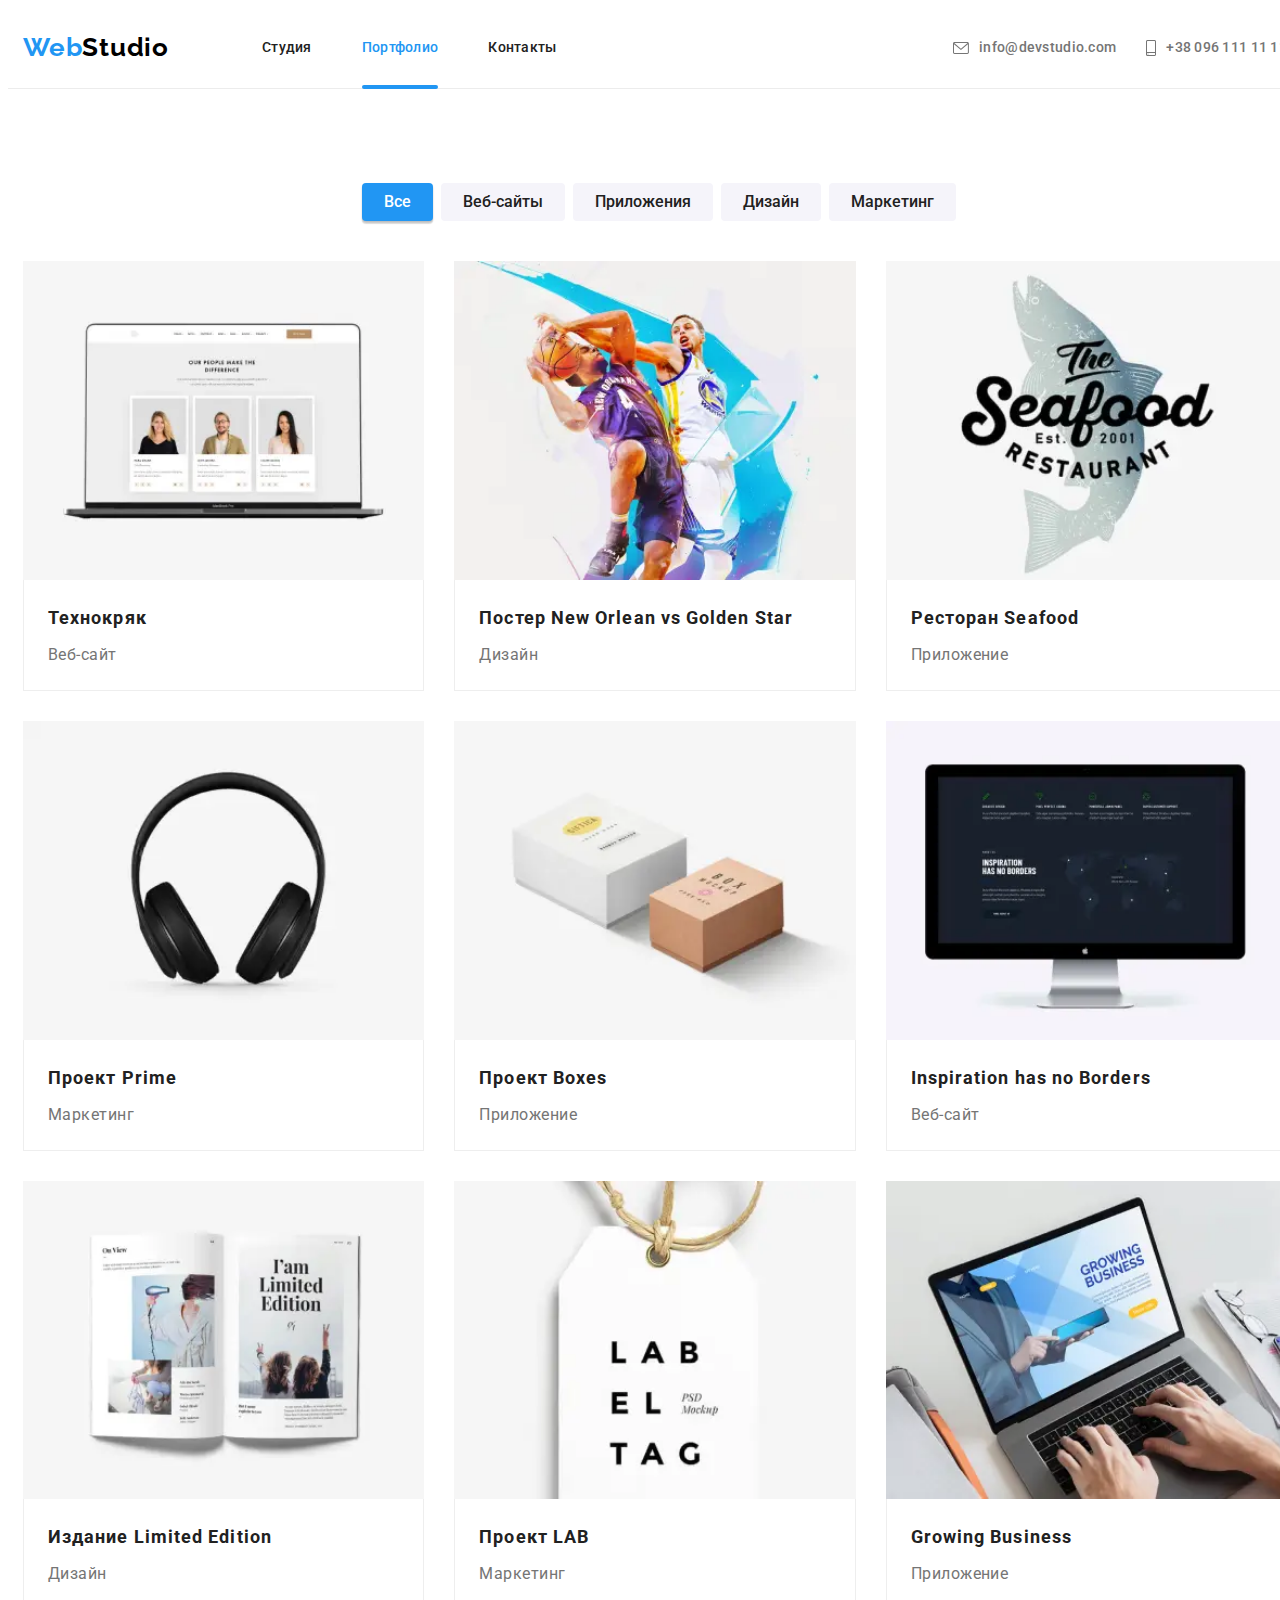
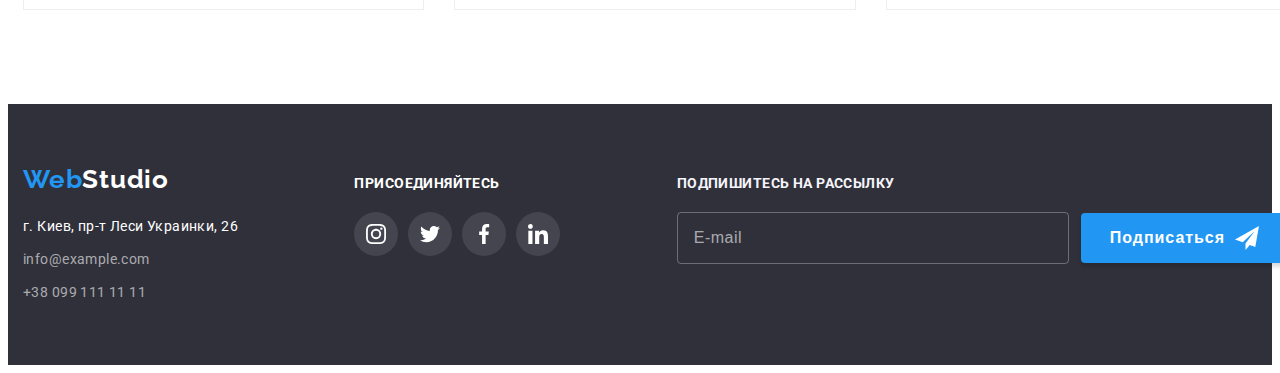
==== commit 8f8b1302: "ujh" ====
--- a/portfolio.html
+++ b/portfolio.html
@@ -74,7 +74,7 @@
                     <a class="mob-list__link mob-list__link link" href="./index.html">Студия</a>
                 </li>
                 <li class="mob-list__item">
-                    <a class="mob-list__link--current link" href="./portfolio.html">Портфолио</a>
+                    <a class="mob-list__link mob-list__link--current link" href="./portfolio.html">Портфолио</a>
                 </li>
                 <li class="mob-list__item">
                     <a class="mob-list__link link" href="#">Контакты</a>
@@ -83,10 +83,10 @@
             <div class="mob-menu-thumb">
                 <ul class="mob-contacts mobile-menu__mob-contacts list">
                     <li class="mob-contacts__list">
-                        <a href="" class="mob-contacts__tel link" href="tel:+380961111111">+38 096 111 11 11</a>
+                        <a class="mob-contacts__tel link" href="tel:+380961111111">+38 096 111 11 11</a>
                     </li>
                     <li class="mob-contacts__list">
-                        <a href="" class="mob-contacts__mail link" href="mailto:info@devstudio.com">info@devstudio.com</a>
+                        <a class="mob-contacts__mail link" href="mailto:info@devstudio.com">info@devstudio.com</a>
                     </li>
                 </ul>
                 <ul class="mob-social mobile-menu__mob-social list">
@@ -148,10 +148,10 @@
                                                     media="(min-width: 768px)" type="image/jpeg" />
                                     <source srcset="./images/portfolio-img/mob/WebP/project-1mob@1x.webp 1x,
                                                     ./images/portfolio-img/mob/WebP/project-1mob@2x.webp 2x" 
-                                                    media="(min-width: 480px)" type="image/webp" />
+                                                    media="(max-width: 767px)" type="image/webp" />
                                     <source srcset="./images/portfolio-img/mob/project-1mob@1x.jpg 1x,
                                                     ./images/portfolio-img/mob/project-1mob@2x.jpg 2x" 
-                                                    media="(min-width: 480px)" type="image/jpeg" />
+                                                    media="(max-width: 767px)" type="image/jpeg" />
                                     <img src="./images/portfolio-img/desk/project-1desk@1x.jpg" alt="веб-сайт открыт на ноутбуке" width="370" height="294" />
                                 </picture>
                                 <div class="portfolio__overlay">
@@ -186,10 +186,10 @@
                                                     media="(min-width: 768px)" type="image/jpeg" />
                                     <source srcset="./images/portfolio-img/mob/WebP/project-2mob@1x.webp 1x,
                                                     ./images/portfolio-img/mob/WebP/project-2mob@2x.webp 2x" 
-                                                    media="(min-width: 480px)" type="image/webp" />
+                                                    media="(max-width: 767px)" type="image/webp" />
                                     <source srcset="./images/portfolio-img/mob/project-2mob@1x.jpg 1x,
                                                     ./images/portfolio-img/mob/project-2mob@2x.jpg 2x" 
-                                                    media="(min-width: 480px)" type="image/jpeg" />
+                                                    media="(max-width: 767px)" type="image/jpeg" />
                                     <img src="./images/portfolio-img/desk/project-2desk@1x.jpg" alt="постер двух баскетболистов" width="370" height="294" />
                                 </picture>
                                 <div class="portfolio__overlay">
@@ -224,10 +224,10 @@
                                                     media="(min-width: 768px)" type="image/jpeg" />
                                     <source srcset="./images/portfolio-img/mob/WebP/project-3mob@1x.webp 1x,
                                                     ./images/portfolio-img/mob/WebP/project-3mob@2x.webp 2x" 
-                                                    media="(min-width: 480px)" type="image/webp" />
+                                                    media="(max-width: 767px)" type="image/webp" />
                                     <source srcset="./images/portfolio-img/mob/project-3mob@1x.jpg 1x,
                                                     ./images/portfolio-img/mob/project-3mob@2x.jpg 2x" 
-                                                    media="(min-width: 480px)" type="image/jpeg" />
+                                                    media="(max-width: 767px)" type="image/jpeg" />
                                     <img src="./images/portfolio-img/desk/project-3desk@1x.jpg" alt="логотип для ресторана" width="370" height="294" />
                                 </picture>
                                 <div class="portfolio__overlay">
@@ -262,10 +262,10 @@
                                                     media="(min-width: 768px)" type="image/jpeg" />
                                     <source srcset="./images/portfolio-img/mob/WebP/project-4mob@1x.webp 1x,
                                                     ./images/portfolio-img/mob/WebP/project-4mob@2x.webp 2x" 
-                                                    media="(min-width: 480px)" type="image/webp" />
+                                                    media="(max-width: 767px)" type="image/webp" />
                                     <source srcset="./images/portfolio-img/mob/project-4mob@1x.jpg 1x,
                                                     ./images/portfolio-img/mob/project-4mob@2x.jpg 2x" 
-                                                    media="(min-width: 480px)" type="image/jpeg" />
+                                                    media="(max-width: 767px)" type="image/jpeg" />
                                     <img src="./images/portfolio-img/desk/project-4desk@1x.jpg" alt="наушники" width="370" height="294" />
                                 </picture>
                                 <div class="portfolio__overlay">
@@ -300,10 +300,10 @@
                                                     media="(min-width: 768px)" type="image/jpeg" />
                                     <source srcset="./images/portfolio-img/mob/WebP/project-5mob@1x.webp 1x,
                                                     ./images/portfolio-img/mob/WebP/project-5mob@2x.webp 2x" 
-                                                    media="(min-width: 480px)" type="image/webp" />
+                                                    media="(max-width: 767px)" type="image/webp" />
                                     <source srcset="./images/portfolio-img/mob/project-5mob@1x.jpg 1x,
                                                     ./images/portfolio-img/mob/project-5mob@2x.jpg 2x" 
-                                                    media="(min-width: 480px)" type="image/jpeg" />
+                                                    media="(max-width: 767px)" type="image/jpeg" />
                                     <img src="./images/portfolio-img/desk/project-5desk@1x.jpg" alt="две коробочки" width="370" height="294" />
                                 </picture>
                                 <div class="portfolio__overlay">
@@ -338,10 +338,10 @@
                                                     media="(min-width: 768px)" type="image/jpeg" />
                                     <source srcset="./images/portfolio-img/mob/WebP/project-6mob@1x.webp 1x,
                                                     ./images/portfolio-img/mob/WebP/project-6mob@2x.webp 2x" 
-                                                    media="(min-width: 480px)" type="image/webp" />
+                                                    media="(max-width: 767px)" type="image/webp" />
                                     <source srcset="./images/portfolio-img/mob/project-6mob@1x.jpg 1x,
                                                     ./images/portfolio-img/mob/project-6mob@2x.jpg 2x" 
-                                                    media="(min-width: 480px)" type="image/jpeg" />
+                                                    media="(max-width: 767px)" type="image/jpeg" />
                                     <img src="./images/portfolio-img/desk/project-6desk@1x.jpg" alt="на мониторе открыт веб-сайт" width="370" height="294" />
                                 </picture>
                                 <div class="portfolio__overlay">
@@ -376,10 +376,10 @@
                                                     media="(min-width: 768px)" type="image/jpeg" />
                                     <source srcset="./images/portfolio-img/mob/WebP/project-7mob@1x.webp 1x,
                                                     ./images/portfolio-img/mob/WebP/project-7mob@2x.webp 2x" 
-                                                    media="(min-width: 480px)" type="image/webp" />
+                                                    media="(max-width: 767px)" type="image/webp" />
                                     <source srcset="./images/portfolio-img/mob/project-7mob@1x.jpg 1x,
                                                     ./images/portfolio-img/mob/project-7mob@2x.jpg 2x" 
-                                                    media="(min-width: 480px)" type="image/jpeg" />
+                                                    media="(max-width: 767px)" type="image/jpeg" />
                                     <img src="./images/portfolio-img/desk/project-7desk@1x.jpg" alt="журнал" width="370" height="294" />
                                 </picture>
                                 <div class="portfolio__overlay">
@@ -414,10 +414,10 @@
                                                     media="(min-width: 768px)" type="image/jpeg" />
                                     <source srcset="./images/portfolio-img/mob/WebP/project-8mob@1x.webp 1x,
                                                     ./images/portfolio-img/mob/WebP/project-8mob@2x.webp 2x" 
-                                                    media="(min-width: 480px)" type="image/webp" />
+                                                    media="(max-width: 767px)" type="image/webp" />
                                     <source srcset="./images/portfolio-img/mob/project-8mob@1x.jpg 1x,
                                                     ./images/portfolio-img/mob/project-8mob@2x.jpg 2x" 
-                                                    media="(min-width: 480px)" type="image/jpeg" />
+                                                    media="(max-width: 767px)" type="image/jpeg" />
                                     <img src="./images/portfolio-img/desk/project-8desk@1x.jpg" alt="ярлык проекта с логотипом" width="370" height="294" />
                                 </picture>
                                 <div class="portfolio__overlay">
@@ -452,10 +452,10 @@
                                                     media="(min-width: 768px)" type="image/jpeg" />
                                     <source srcset="./images/portfolio-img/mob/WebP/project-9mob@1x.webp 1x,
                                                     ./images/portfolio-img/mob/WebP/project-9mob@2x.webp 2x" 
-                                                    media="(min-width: 480px)" type="image/webp" />
+                                                    media="(max-width: 767px)" type="image/webp" />
                                     <source srcset="./images/portfolio-img/mob/project-9mob@1x.jpg 1x,
                                                     ./images/portfolio-img/mob/project-9mob@2x.jpg 2x" 
-                                                    media="(min-width: 480px)" type="image/jpeg" />
+                                                    media="(max-width: 767px)" type="image/jpeg" />
                                     <img src="./images/portfolio-img/desk/project-9desk@1x.jpg" alt="приложение открыт на ноутбуке" width="370" height="294" />
                                 </picture>
                                 <div class="portfolio__overlay">
--- a/css/main.min.css
+++ b/css/main.min.css
@@ -1 +1 @@
-:root{--primary-font-family: "Roboto", sans-serif;--secondary-font-family: "Raleway", sans-serif;--accent-color: #2196F3;--main-letter-spacing: 0.03em}.visually-hidden{position:absolute;width:1px;height:1px;margin:-1px;border:0;padding:0;white-space:nowrap;clip-path:inset(100%);clip:rect(0 0 0 0);overflow:hidden}.current{position:relative;color:var(--accent-color)}.current::after{position:absolute;width:100%;left:0;bottom:-1px;height:4px;background-color:var(--accent-color);content:"";border-radius:2px}h1,h2,h3,h4,h5,h6,p{margin-top:0;margin-bottom:0}ul,ol{margin-top:0;margin-bottom:0;padding-left:0}img{display:block;width:100%;max-width:100%;height:auto}button{cursor:pointer}.link{text-decoration:none}.list{list-style:none}body{font-family:var(--primary-font-family);letter-spacing:var(--main-letter-spacing)}.container{width:100%;padding-left:15px;padding-right:15px;margin:0 auto}@media screen and (min-width: 480px){.container{width:480px}}@media screen and (min-width: 768px){.container{width:768px}}@media screen and (min-width: 1200px){.container{width:1200px}}.section{padding-top:60px;padding-bottom:60px}@media screen and (min-width: 1200px){.section{padding-top:94px;padding-bottom:94px}}.backdrop{position:fixed;top:0;left:0;width:100vw;height:100vh;background-color:rgba(0,0,0,.2);opacity:1;transition:opacity 250ms cubic-bezier(0.4, 0, 0.2, 1),visibility 250ms cubic-bezier(0.4, 0, 0.2, 1)}.backdrop.is-hidden{opacity:0;visibility:hidden;pointer-events:none}.backdrop.is-hidden .modal{transform:translate(-50%, -50%) scale(0.9);opacity:0}.modal{position:absolute;top:50%;left:50%;padding:40px;width:90vw;border-radius:4px;background-color:#fff;box-shadow:0px 1px 3px rgba(0,0,0,.12),0px 1px 1px rgba(0,0,0,.14),0px 2px 1px rgba(0,0,0,.2);transform:translate(-50%, -50%) scale(1);opacity:1;transition:transform 250ms cubic-bezier(0.4, 0, 0.2, 1),opacity 250ms cubic-bezier(0.4, 0, 0.2, 1)}@media screen and (min-width: 480px){.modal{width:450px;min-height:609px}}@media screen and (min-width: 1200px){.modal{top:50%;width:528px;min-height:581px}}.modal__btn-close{position:absolute;top:8px;right:8px;display:flex;justify-content:center;align-items:center;margin-left:auto;width:30px;height:30px;border-radius:50%;cursor:pointer;background-color:#fff;border:1px solid rgba(0,0,0,.1);padding:0;transition:box-shadow 250ms cubic-bezier(0.4, 0, 0.2, 1),fill 250ms cubic-bezier(0.4, 0, 0.2, 1)}.modal__btn-close:hover{box-shadow:0px 1px 3px rgba(0,0,0,.12),0px 1px 1px rgba(0,0,0,.14),0px 2px 1px rgba(0,0,0,.2);fill:#2196f3}.form-title{font-weight:700;font-size:16px;line-height:1.14;letter-spacing:.03em;font-family:"Roboto";font-style:normal;text-align:center;color:#212121;margin-bottom:12px}@media screen and (min-width: 480px){.form-title{margin-bottom:12px;font-size:20px;line-height:1.5;letter-spacing:.03em}}@media screen and (min-width: 1200px){.form-title{line-height:1.15}}.contact-form{display:flex;flex-direction:column}.contact-form__field{position:relative;display:block;margin-bottom:10px}.contact-form__field-text{display:block;margin-bottom:20px}.contact-form__field-span{font-family:"Roboto";font-style:normal;font-weight:400;font-size:12px;line-height:1.17;letter-spacing:.01em;color:#757575}.contact-form__input{display:block;width:100%;height:40px;padding-left:42px;border-radius:4px;border:1px solid rgba(33,33,33,.2);cursor:pointer;transition:border-color 250ms cubic-bezier(0.4, 0, 0.2, 1)}.contact-form__input:focus{outline:none;border-color:#2196f3}.contact-form__icon{position:absolute;top:50%;left:12px;transition:fill 250ms cubic-bezier(0.4, 0, 0.2, 1)}.contact-form__input:focus+.contact-form__icon{fill:#2196f3}.contact-form__comment{width:100%;height:120px;padding:12px 16px;margin-top:4px;resize:none;border-radius:4px;border:1px solid rgba(33,33,33,.2);transition:border-color 250ms cubic-bezier(0.4, 0, 0.2, 1)}.contact-form__comment::placeholder{font-family:"Roboto";font-style:normal;font-weight:400;font-size:14px;line-height:16px;letter-spacing:.01em;color:rgba(117,117,117,.5)}.contact-form__comment:focus{outline:none;border-color:#2196f3}.contact-form__checkbox-label{display:flex;align-items:center;justify-content:center;font-size:10px;line-height:1.14;letter-spacing:.01em;font-family:"Roboto";font-style:normal;margin-bottom:30px;color:#757575}@media screen and (min-width: 480px){.contact-form__checkbox-label{font-size:12px;line-height:1.17;letter-spacing:.03em}}@media screen and (min-width: 1200px){.contact-form__checkbox-label{font-size:14px;line-height:1.71;margin-left:12px}}.contact-form__checkbox-label::before{display:block;content:"";width:16px;height:15px;margin-right:8px;cursor:pointer;border:1px solid #212121;border-radius:2px}.contact-form__checkbox:checked+.contact-form__checkbox-label::before{background-color:#2196f3;background-image:url("../images/icon-check.svg");background-position:center;border:1px solid #2196f3}.contact-form__checkbox:focus+.contact-form__checkbox-label::before{outline:2px solid rgba(33,150,243,.5)}.contact-form__checkbox-link{color:#2196f3}.contact-form__btn{font-family:inherit;align-self:center;font-weight:700;font-size:16px;line-height:1.87;letter-spacing:.06em;color:#fff;cursor:pointer;background:var(--accent-color);box-shadow:0px 4px 4px rgba(0,0,0,.15);border-radius:4px;border:none;padding:10px 55px;transition:background-color 250ms cubic-bezier(0.4, 0, 0.2, 1)}.contact-form__btn:hover,.contact-form__btn:focus{background:#188ce8}.logo{display:inline-block;font-family:Raleway;font-weight:700;font-size:24px;line-height:1.17;letter-spacing:.03em;color:#000}.logo__text--accent{color:var(--accent-color)}@media screen and (min-width: 1200px){.logo{font-size:26px;line-height:1.19}}.header__container{position:relative;display:flex;align-items:center;border-bottom:1px solid #ececec}.nav{display:flex;align-items:center}.header__logo{padding-top:16px;padding-bottom:16px}@media screen and (min-width: 768px){.header__logo{padding-top:26px;padding-bottom:26px;margin-right:88px}}@media screen and (min-width: 1200px){.header__logo{margin-right:93px;padding-top:24px;padding-bottom:25px}}.nav__list{display:flex;align-items:center}@media screen and (max-width: 767px){.nav__list{display:none}}.nav__link{display:block;padding-top:32px;padding-bottom:32px;font-weight:500;font-size:14px;line-height:1.14;letter-spacing:.02em;color:#212121;transition:color 250ms cubic-bezier(0.4, 0, 0.2, 1)}.nav__link:hover,.nav__link:focus{color:var(--accent-color)}.nav__link--current{color:var(--accent-color)}.nav__item:not(:last-child){margin-right:50px}.contacts{display:flex;flex-direction:column}@media screen and (min-width: 1200px){.contacts{flex-direction:row}}.header__contacts{margin-left:auto}@media screen and (max-width: 767px){.header__contacts{display:none}}.contacts__link{display:flex;text-align:center;align-items:center;font-weight:500;font-size:12px;line-height:1.17;letter-spacing:.02em;color:#757575;transition:color 250ms cubic-bezier(0.4, 0, 0.2, 1)}.contacts__link:hover,.contacts__link:focus{color:var(--accent-color)}@media screen and (min-width: 1200px){.contacts__link{font-size:14px;line-height:1.14;padding-top:32px;padding-bottom:32px}}.contacts__list:not(:last-child){margin-bottom:10px}@media screen and (min-width: 1200px){.contacts__list:not(:last-child){margin-right:30px;margin-bottom:0}}.contacts__icon{margin-right:10px;fill:currentColor}.hero{padding-top:0px;padding-bottom:0px;text-align:center}.hero__container{padding-top:118px;padding-bottom:118px;background-color:#2f303a;background-image:linear-gradient(rgba(47, 48, 58, 0.4), rgba(47, 48, 58, 0.4)),url("../images/bg-mobile@1x.jpg");background-repeat:no-repeat;background-size:cover;background-position:center}@media(min-device-pixel-ratio: 2),(min-resolution: 192dpi),(min-resolution: 2dppx){.hero__container{background-image:linear-gradient(rgba(47, 48, 58, 0.4), rgba(47, 48, 58, 0.4)),url(../images/bg-mobile@2x.jpg)}}@media screen and (min-width: 768px){.hero__container{background-image:linear-gradient(rgba(47, 48, 58, 0.4), rgba(47, 48, 58, 0.4)),url(../images/bg-tablet@1x.jpg)}}@media screen and (min-width: 768px)and (min-device-pixel-ratio: 2),screen and (min-width: 768px)and (min-resolution: 192dpi),screen and (min-width: 768px)and (min-resolution: 2dppx){.hero__container{background-image:linear-gradient(rgba(47, 48, 58, 0.4), rgba(47, 48, 58, 0.4)),url(../images/bg-tablet@2x.jpg)}}@media screen and (min-width: 1200px){.hero__container{max-width:1600px;margin:0 auto;padding-top:200px;padding-bottom:200px;background-image:linear-gradient(rgba(47, 48, 58, 0.4), rgba(47, 48, 58, 0.4)),url(../images/bg@1x.jpg)}}@media screen and (min-width: 1200px)and (min-device-pixel-ratio: 2),screen and (min-width: 1200px)and (min-resolution: 192dpi),screen and (min-width: 1200px)and (min-resolution: 2dppx){.hero__container{background-image:linear-gradient(rgba(47, 48, 58, 0.4), rgba(47, 48, 58, 0.4)),url(../images/bg@2x.jpg)}}.hero__btn{font-family:inherit;font-weight:700;font-size:16px;line-height:1.87;letter-spacing:.06em;color:#fff;cursor:pointer;background:var(--accent-color);box-shadow:0px 4px 4px rgba(0,0,0,.15);border-radius:4px;border:none;padding:10px 32px;transition:background-color 250ms cubic-bezier(0.4, 0, 0.2, 1)}.hero__btn:hover,.hero__btn:focus{background:#188ce8}.hero__title{margin-bottom:30px;font-weight:900;font-size:26px;line-height:1.62;letter-spacing:.06em;text-align:center;text-transform:uppercase;color:#fff}@media screen and (min-width: 1200px){.hero__title{font-size:44px;line-height:1.36}}.pecularities__list{margin-top:-30px}@media screen and (min-width: 768px){.pecularities__list{display:flex;flex-wrap:wrap;margin-left:-30px}}.pecularities__link{margin-top:30px}@media screen and (min-width: 768px){.pecularities__link{flex-basis:calc(50% - 30px);margin-left:30px}}@media screen and (min-width: 1200px){.pecularities__link{flex-basis:calc(25% - 30px)}}.pecularities__title{font-weight:700;font-size:14px;line-height:1.14;text-transform:uppercase;text-align:center;color:#212121;margin-bottom:10px}@media screen and (min-width: 768px){.pecularities__title{text-align:start}}.pecularities__text{font-weight:400;font-size:14px;line-height:1.71;color:#757575}.pecularities__icon-section{display:flex;justify-content:center;align-items:center;height:120px;background-color:#f5f4fa;padding:25px 100px;margin-bottom:30px;border-radius:4px}.pecularities__icon{display:flex;justify-content:center;align-items:center}.works{padding-top:0}@media screen and (max-width: 1199px){.works{display:none}}.works__list{display:flex;flex-wrap:wrap;margin-left:-30px;margin-top:-30px}.works__item{position:relative;flex-basis:calc(33.3333333333% - 30px);margin-left:30px;margin-top:30px}.works__overlay{position:absolute;bottom:0;width:100%;padding-top:27px;padding-bottom:27px;font-family:"Roboto";font-style:normal;font-weight:700;font-size:14px;line-height:1.14;text-align:center;letter-spacing:.03em;text-transform:uppercase;color:#fff;background-color:rgba(47,48,58,.8)}.works__title{font-weight:700;font-size:36px;line-height:1.17;text-align:center;color:#212121;margin-bottom:50px}.team__list{margin-bottom:-30px}@media screen and (min-width: 768px){.team__list{display:flex;flex-wrap:wrap;margin-left:-30px}}.team__item{margin-bottom:30px;box-shadow:0px 1px 3px rgba(0,0,0,.12),0px 1px 1px rgba(0,0,0,.14),0px 2px 1px rgba(0,0,0,.2);border-radius:0px 0px 4px 4px}@media screen and (min-width: 768px){.team__item{flex-basis:calc(50% - 30px);margin-left:30px}}@media screen and (min-width: 1200px){.team__item{flex-basis:calc(25% - 30px)}}.team{background-color:#f5f4fa}.team__title{margin-bottom:30px;font-size:28px;line-height:1.19;letter-spacing:.03em;text-align:center;color:#212121}@media screen and (min-width: 1200px){.team__title{margin-bottom:50px;font-size:36px;line-height:1.16}}.team__info{padding-top:30px;padding-bottom:24px;text-align:center;background-color:#fff;border-radius:0px 0px 4px 4px}@media screen and (min-width: 1200px){.team__info{padding-bottom:30px}}.team__name{margin-bottom:10px;font-weight:500;font-size:16px;line-height:1.19;text-align:center;letter-spacing:.03em;color:#212121}.team__profession{font-weight:400;font-size:16px;line-height:1.19;text-align:center;color:#757575;margin-top:4px;margin-bottom:16px}.team__social-list{display:flex;justify-content:center}.team__social-label{fill:#afb1b8;transition:fill 250ms cubic-bezier(0.4, 0, 0.2, 1)}.team__social-link:hover .team__social-label,.team__social-link:focus .team__social-label{fill:#fff}.team__social-link{display:flex;align-items:center;justify-content:center;width:44px;height:44px;border-radius:50%;transition:background-color 250ms cubic-bezier(0.4, 0, 0.2, 1)}.team__social-link:hover,.team__social-link:focus{background-color:#2196f3}.team__social-icon:not(:last-child){margin-right:10px}.portfolio__btn{margin-bottom:40px}.btn__filters{padding:6px 22px;font-family:inherit;font-weight:500;font-size:16px;line-height:1.62;text-align:center;color:#212121;cursor:pointer;background:#f5f4fa;border-radius:4px;border:none;transition:background-color 250ms cubic-bezier(0.4, 0, 0.2, 1),color 250ms cubic-bezier(0.4, 0, 0.2, 1),box-shadow 250ms cubic-bezier(0.4, 0, 0.2, 1)}.btn__filters--active,.btn__filters:hover,.btn__filters:focus{background-color:var(--accent-color);color:#fff;box-shadow:0px 3px 1px rgba(0,0,0,.1),0px 1px 2px rgba(0,0,0,.08),0px 2px 2px rgba(0,0,0,.12);border-radius:4px}@media screen and (min-width: 768px){.portfolio__list{display:flex;flex-wrap:wrap;margin-top:-30px;margin-left:-30px}}.portfolio__project-img{position:relative;overflow:hidden}.portfolio__project-img::before{display:inline-block;content:"";position:absolute;top:0;left:0;width:100%;height:100%;background-color:rgba(33,150,243,.9);opacity:0;transform:translateY(100%);transition:transform 250ms cubic-bezier(0.4, 0, 0.2, 1)}.portfolio__overlay{position:absolute;display:flex;align-items:center;top:0;left:0;width:100%;height:100%;padding:0 24px;opacity:0;transform:translateY(100%);transition:transform 250ms cubic-bezier(0.4, 0, 0.2, 1)}.portfolio__overlay-text{font-size:18px;line-height:1.56;letter-spacing:.03em;color:#fff}.portfolio__item{margin-top:30px;transition:box-shadow 250ms cubic-bezier(0.4, 0, 0.2, 1)}.portfolio__item:hover,.portfolio__item:focus{box-shadow:1px 4px 6px 0px rgba(0,0,0,.16),0px 4px 4px 0px rgba(0,0,0,.06),0px 1px 1px 0px rgba(0,0,0,.12)}.portfolio__item:hover .portfolio__project-img::before,.portfolio__item:hover .portfolio__overlay{transform:translateY(0);opacity:1}@media screen and (min-width: 768px){.portfolio__item{flex-basis:calc(50% - 30px);margin-left:30px}}@media screen and (min-width: 1200px){.portfolio__item{flex-basis:calc(33.3333333333% - 30px)}}.portfolio__project-item{display:flex;flex-direction:column;height:100%}.portfolio__card-info{flex-grow:1;padding:20px 24px;background:#fff;border:1px solid #eee;border-top:none}.btn{display:flex;flex-wrap:wrap;margin-top:-15px;margin-right:-8px}@media screen and (min-width: 768px){.btn{justify-content:center}}.btn__item{margin-top:15px}.btn__item:not(:last-child){margin-right:8px}.cards-title{margin-bottom:4px;font-weight:700;font-size:18px;line-height:2;letter-spacing:.06em;color:#212121}.cards-suptitle{font-weight:400;font-size:16px;line-height:1.87;color:#757575}.clients__title{margin-bottom:30px;font-size:28px;line-height:1.19;letter-spacing:.03em;text-align:center;color:var(--header-text-color)}@media screen and (min-width: 1200px){.clients__title{margin-bottom:50px;font-size:36px;line-height:1.16}}.clients__list{display:flex;flex-wrap:wrap;margin-left:-30px;margin-bottom:-30px}.clients__list-link{display:flex;align-items:center;justify-content:center;height:92px;border:1px solid;border-radius:4px;color:#afb1b8;transition:color 250ms cubic-bezier(0.4, 0, 0.2, 1)}.clients__list-link:focus,.clients__list-link:hover{color:var(--accent-color)}.clients__list-icon{fill:currentColor}.clients__item{flex-basis:calc(50% - 30px);margin-left:30px;margin-bottom:30px}@media screen and (min-width: 768px){.clients__item{flex-basis:calc(33.3333333333% - 30px);margin-left:30px}}@media screen and (min-width: 1200px){.clients__item{flex-basis:calc(16.6666666667% - 30px)}}.address{font-style:normal}.address__item:not(:last-child){margin-bottom:8px}@media screen and (min-width: 1200px){.address__item:not(:last-child){margin-bottom:9px}}.footer{background-color:#2f303a;padding-top:60px;padding-bottom:60px}.footer__container{text-align:center}@media screen and (min-width: 768px){.footer__container{display:flex;justify-content:center;align-items:baseline;flex-wrap:wrap}}@media screen and (min-width: 1200px){.footer__container{display:flex;align-items:center;justify-content:center;align-items:baseline;justify-content:space-between;text-align:start}}.footer__logo{margin-bottom:20px}.footer__logo--white{color:#fff}.footer__contact{margin-bottom:60px}@media screen and (min-width: 768px){.footer__contact{margin:0 165px 0 0}}@media screen and (min-width: 1200px){.footer__contact{margin:0}}.address__contact{font-size:14px;line-height:1.71;letter-spacing:.03em;color:rgba(255,255,255,.6);transition:color 250ms cubic-bezier(0.4, 0, 0.2, 1)}.address__contact:hover,.address__contact:focus{color:var(--accent-color)}.address__map{font-size:14px;line-height:1.71;letter-spacing:.03em;color:#fff;transition:color 250ms cubic-bezier(0.4, 0, 0.2, 1)}.address__map:hover,.address__map:focus{color:var(--accent-color)}.footer__socials{margin-bottom:60px}@media screen and (min-width: 768px){.footer__socials{margin-bottom:0}}.footer__suptitle{display:inline-block;font-family:"Roboto";font-style:normal;font-weight:700;font-size:14px;line-height:1.14;letter-spacing:.03em;text-transform:uppercase;color:#fff;margin-bottom:20px}.footer__list{display:flex;align-items:center;justify-content:center}.footer__link{display:flex;align-items:center;justify-content:center;width:44px;height:44px;border-radius:50%;color:#fff;background-color:rgba(255,255,255,.1);transition:background-color 250ms cubic-bezier(0.4, 0, 0.2, 1)}.footer__link:hover,.footer__link:focus{background-color:#2196f3;color:#fff}.footer__label{fill:currentColor}.footer__icon:not(:last-child){margin-right:10px}.footer__form-title{display:inline-block;margin-bottom:20px;font-weight:700;font-size:14px;line-height:1.14;letter-spacing:.03em;text-transform:uppercase;color:#f5f4fa}@media screen and (min-width: 1200px){.footer__form{display:flex;align-items:center}}.footer__input{margin-bottom:20px;display:block;width:100%;height:50px;padding:0 16px;border:1px solid rgba(255,255,255,.3);border-radius:4px;background-color:rgba(0,0,0,0);color:#fff;font-size:16px;outline:none;transition:border-color 250ms cubic-bezier(0.4, 0, 0.2, 1)}.footer__input:focus{border-color:#2196f3}.footer__input::placeholder{font-size:16px;line-height:1.25;letter-spacing:.03em;color:rgba(255,255,255,.6)}@media screen and (min-width: 768px){.footer__input{width:450px}}@media screen and (min-width: 1200px){.footer__input{width:358px;margin-right:12px;margin-bottom:0}}.footer__btn{display:inline-flex;align-items:center;justify-content:center;padding:10px 28px 10px 29px;font-weight:700;font-size:16px;line-height:1.87;letter-spacing:.06em;color:#fff;background-color:#2196f3;border:none;box-shadow:0px 4px 4px rgba(0,0,0,.15);border-radius:4px;transition:background-color 250ms cubic-bezier(0.4, 0, 0.2, 1)}.footer__btn:hover,.footer__btn:focus{background-color:#188ce8}.footer__icon-send{margin-left:10px;fill:currentColor}@media screen and (min-width: 768px){.footer__send-form{margin-top:60px}}@media screen and (min-width: 1200px){.footer__send-form{margin-top:0}}.menu-toggle{position:absolute;display:flex;align-items:center;justify-content:center;padding:0;top:10px;right:10px;width:40px;height:40px;background-color:rgba(0,0,0,0);border:none;transition:color 250ms cubic-bezier(0.4, 0, 0.2, 1)}.menu-toggle:hover,.menu-toggle:focus{color:var(--accent-color)}@media screen and (min-width: 768px){.menu-toggle{display:none}}.menu-toggle__icon{fill:currentColor}.menu-container{position:fixed;top:0;left:0;width:100vw;height:100vh;z-index:99;background-color:#fff;box-shadow:0px 4px 8px rgba(0,0,0,.04),0px 2px 4px rgba(0,0,0,.08),0px 1px 3px rgba(0,0,0,.16);transform:translateX(100%);transition:transform 250ms ease-in-out}.menu-container.is-open{transform:translateX(0)}.mobile-menu{display:flex;flex-direction:column;padding-top:48px;padding-bottom:48px;padding-left:20px;padding-right:20px}@media screen and (min-width: 480px){.mobile-menu{padding-left:40px;padding-right:40px}}.mob-list{display:flex;flex-direction:column;margin-bottom:auto}.mob-list__link{font-weight:500;font-size:40px;line-height:1.17;letter-spacing:.02em;color:#212121;transition:color 250ms cubic-bezier(0.4, 0, 0.2, 1)}.mob-list__link:hover,.mob-list__link:focus{color:var(--accent-color)}.mob-list__link--current{color:var(--accent-color)}.mob-list__item:not(:last-child){margin-bottom:32px}.mobile-menu__mob-contacts{margin-bottom:64px}.mob-contacts__tel{font-weight:500;font-size:32px;line-height:1.18;letter-spacing:.02em;color:var(--accent-color)}@media screen and (min-width: 480px){.mob-contacts__tel{font-size:34px}}.mob-contacts__mail{font-weight:500;font-size:24px;line-height:1.17;letter-spacing:.02em;color:#757575;transition:color 250ms cubic-bezier(0.4, 0, 0.2, 1)}.mob-contacts__mail:hover,.mob-contacts__mail:focus{color:var(--accent-color)}.mob-contacts__list:not(:last-child){margin-bottom:32px}.mob-social{display:flex;flex-wrap:wrap}.mob-social__icon:not(:last-child){margin-right:10px;padding-right:10px;border-right:1px solid rgba(33,33,33,.2)}.mob-social__link{font-weight:500;font-size:13px;line-height:1.22;letter-spacing:.02em;text-transform:capitalize;color:var(--accent-color)}@media screen and (min-width: 480px){.mob-social__link{font-size:18px}}.mob-menu_thumb{display:flex;flex-direction:column}/*# sourceMappingURL=main.min.css.map */+:root{--primary-font-family: "Roboto", sans-serif;--secondary-font-family: "Raleway", sans-serif;--accent-color: #2196F3;--main-letter-spacing: 0.03em}.visually-hidden{position:absolute;width:1px;height:1px;margin:-1px;border:0;padding:0;white-space:nowrap;clip-path:inset(100%);clip:rect(0 0 0 0);overflow:hidden}.current{position:relative;color:var(--accent-color)}.current::after{position:absolute;width:100%;left:0;bottom:-1px;height:4px;background-color:var(--accent-color);content:"";border-radius:2px}h1,h2,h3,h4,h5,h6,p{margin-top:0;margin-bottom:0}ul,ol{margin-top:0;margin-bottom:0;padding-left:0}img{display:block;width:100%;max-width:100%;height:auto}button{cursor:pointer}.link{text-decoration:none}.list{list-style:none}body{font-family:var(--primary-font-family);letter-spacing:var(--main-letter-spacing)}.container{width:100%;padding-left:15px;padding-right:15px;margin:0 auto}@media screen and (min-width: 480px){.container{min-width:480px}}@media screen and (min-width: 768px){.container{min-width:768px}}@media screen and (min-width: 1200px){.container{min-width:1200px}}.section{padding-top:60px;padding-bottom:60px}@media screen and (min-width: 1200px){.section{padding-top:94px;padding-bottom:94px}}.backdrop{position:fixed;top:0;left:0;width:100%;height:100%;background-color:rgba(0,0,0,.2);overflow-y:scroll;opacity:1;transition:opacity 250ms cubic-bezier(0.4, 0, 0.2, 1),visibility 250ms cubic-bezier(0.4, 0, 0.2, 1)}.backdrop.is-hidden{opacity:0;visibility:hidden;pointer-events:none}.backdrop.is-hidden .modal{transform:translate(-50%, -50%) scale(0.9);opacity:0}.modal{position:absolute;top:50%;left:50%;padding:40px;width:90vw;border-radius:4px;background-color:#fff;box-shadow:0px 1px 3px rgba(0,0,0,.12),0px 1px 1px rgba(0,0,0,.14),0px 2px 1px rgba(0,0,0,.2);transform:translate(-50%, -50%) scale(1);opacity:1;transition:transform 250ms cubic-bezier(0.4, 0, 0.2, 1),opacity 250ms cubic-bezier(0.4, 0, 0.2, 1)}@media screen and (min-width: 480px){.modal{width:450px;min-height:609px}}@media screen and (min-width: 1200px){.modal{top:50%;width:528px;min-height:581px}}.modal__btn-close{position:absolute;top:8px;right:8px;display:flex;justify-content:center;align-items:center;margin-left:auto;width:30px;height:30px;border-radius:50%;cursor:pointer;background-color:#fff;border:1px solid rgba(0,0,0,.1);padding:0;transition:box-shadow 250ms cubic-bezier(0.4, 0, 0.2, 1),fill 250ms cubic-bezier(0.4, 0, 0.2, 1)}.modal__btn-close:hover{box-shadow:0px 1px 3px rgba(0,0,0,.12),0px 1px 1px rgba(0,0,0,.14),0px 2px 1px rgba(0,0,0,.2);fill:#2196f3}.form-title{font-weight:700;font-size:16px;line-height:1.14;letter-spacing:.03em;font-family:"Roboto";font-style:normal;text-align:center;color:#212121;margin-bottom:10px}@media screen and (min-width: 480px){.form-title{margin-bottom:12px;font-size:20px;line-height:1.5;letter-spacing:.03em}}@media screen and (min-width: 1200px){.form-title{line-height:1.15}}.contact-form__field{position:relative;display:block;margin-bottom:8px}.contact-form__field:focus-within .contact-form__input{border-color:var(--accent-color)}.contact-form__field:focus-within .contact-form__icon{color:var(--accent-color)}@media screen and (max-width: 767px){.contact-form__field:focus-within .contact-form__field-span{color:var(--accent-color)}}@media screen and (min-width: 480px){.contact-form__field{margin-bottom:10px}}.contact-form__field-text{display:block;margin-bottom:20px}@media screen and (max-width: 767px){.contact-form__field-text:focus-within .contact-form__field-span{color:var(--accent-color)}}.contact-form__field-span{font-family:"Roboto";font-style:normal;font-weight:400;font-size:12px;line-height:1.17;letter-spacing:.01em;color:#757575}@media screen and (min-width: 480px){.contact-form__field-span{margin-bottom:4px}}.contact-form__input{display:block;width:100%;height:40px;padding-left:42px;border-radius:4px;border:1px solid rgba(33,33,33,.2);cursor:pointer;transition:border-color 250ms cubic-bezier(0.4, 0, 0.2, 1)}.contact-form__input:focus{outline:none;border-color:#2196f3}.contact-form__icon{position:absolute;top:50%;left:12px;transition:fill 250ms cubic-bezier(0.4, 0, 0.2, 1)}.contact-form__input:focus+.contact-form__icon{fill:#2196f3}.contact-form__comment{width:100%;height:120px;padding:12px 16px;margin-top:4px;resize:none;border-radius:4px;border:1px solid rgba(33,33,33,.2);transition:border-color 250ms cubic-bezier(0.4, 0, 0.2, 1)}.contact-form__comment::placeholder{font-family:"Roboto";font-style:normal;font-weight:400;font-size:14px;line-height:16px;letter-spacing:.01em;color:rgba(117,117,117,.5)}.contact-form__comment:focus{outline:none;border-color:#2196f3}.contact-form__checkbox-label{display:flex;align-items:center;justify-content:center;font-size:10px;line-height:1.14;letter-spacing:.01em;font-family:"Roboto";font-style:normal;margin-bottom:30px;color:#757575}@media screen and (min-width: 480px){.contact-form__checkbox-label{font-size:12px;line-height:1.17;letter-spacing:.03em}}@media screen and (min-width: 1200px){.contact-form__checkbox-label{font-size:14px;line-height:1.71;margin-left:12px}}.contact-form__checkbox-label::before{display:block;content:"";width:16px;height:15px;margin-right:8px;cursor:pointer;border:1px solid #212121;border-radius:2px}.contact-form__checkbox:checked+.contact-form__checkbox-label::before{background-color:#2196f3;background-image:url("../images/icon-check.svg");background-position:center;border:1px solid #2196f3}.contact-form__checkbox:focus+.contact-form__checkbox-label::before{outline:2px solid rgba(33,150,243,.5)}.contact-form__checkbox-link{color:#2196f3}.contact-form__btn{font-family:inherit;align-self:center;font-weight:700;font-size:16px;line-height:1.87;letter-spacing:.06em;color:#fff;cursor:pointer;background:var(--accent-color);box-shadow:0px 4px 4px rgba(0,0,0,.15);border-radius:4px;border:none;padding:10px 55px;transition:background-color 250ms cubic-bezier(0.4, 0, 0.2, 1)}.contact-form__btn:hover,.contact-form__btn:focus{background:#188ce8}.logo{display:inline-block;font-family:Raleway;font-weight:700;font-size:24px;line-height:1.17;letter-spacing:.03em;color:#000}.logo__text--accent{color:var(--accent-color)}@media screen and (min-width: 1200px){.logo{font-size:26px;line-height:1.19}}.header__container{position:relative;display:flex;align-items:center;border-bottom:1px solid #ececec}.nav{display:flex;align-items:center}.header__logo{padding-top:16px;padding-bottom:16px}@media screen and (min-width: 768px){.header__logo{padding-top:26px;padding-bottom:26px;margin-right:88px}}@media screen and (min-width: 1200px){.header__logo{margin-right:93px;padding-top:24px;padding-bottom:25px}}.nav__list{display:flex;align-items:center}@media screen and (max-width: 767px){.nav__list{display:none}}.nav__link{display:block;padding-top:32px;padding-bottom:32px;font-weight:500;font-size:14px;line-height:1.14;letter-spacing:.02em;color:#212121;transition:color 250ms cubic-bezier(0.4, 0, 0.2, 1)}.nav__link:hover,.nav__link:focus{color:var(--accent-color)}.nav__link--current{color:var(--accent-color)}.nav__item:not(:last-child){margin-right:50px}.contacts{display:flex;flex-direction:column}@media screen and (min-width: 1200px){.contacts{flex-direction:row}}.header__contacts{margin-left:auto}@media screen and (max-width: 767px){.header__contacts{display:none}}.contacts__link{display:flex;text-align:center;align-items:center;font-weight:500;font-size:12px;line-height:1.17;letter-spacing:.02em;color:#757575;transition:color 250ms cubic-bezier(0.4, 0, 0.2, 1)}.contacts__link:hover,.contacts__link:focus{color:var(--accent-color)}@media screen and (min-width: 1200px){.contacts__link{font-size:14px;line-height:1.14;padding-top:32px;padding-bottom:32px}}.contacts__list:not(:last-child){margin-bottom:10px}@media screen and (min-width: 1200px){.contacts__list:not(:last-child){margin-right:30px;margin-bottom:0}}.contacts__icon{margin-right:10px;fill:currentColor}.hero{padding-top:0px;padding-bottom:0px;text-align:center}.hero__container{padding-top:118px;padding-bottom:118px;background-color:#2f303a;background-image:linear-gradient(rgba(47, 48, 58, 0.4), rgba(47, 48, 58, 0.4)),url("../images/bg-mobile@1x.jpg");background-repeat:no-repeat;background-size:cover;background-position:center}@media(min-device-pixel-ratio: 2),(min-resolution: 192dpi),(min-resolution: 2dppx){.hero__container{background-image:linear-gradient(rgba(47, 48, 58, 0.4), rgba(47, 48, 58, 0.4)),url(../images/bg-mobile@2x.jpg)}}@media screen and (min-width: 768px){.hero__container{background-image:linear-gradient(rgba(47, 48, 58, 0.4), rgba(47, 48, 58, 0.4)),url(../images/bg-tablet@1x.jpg)}}@media screen and (min-width: 768px)and (min-device-pixel-ratio: 2),screen and (min-width: 768px)and (min-resolution: 192dpi),screen and (min-width: 768px)and (min-resolution: 2dppx){.hero__container{background-image:linear-gradient(rgba(47, 48, 58, 0.4), rgba(47, 48, 58, 0.4)),url(../images/bg-tablet@2x.jpg)}}@media screen and (min-width: 1200px){.hero__container{max-width:1600px;margin:0 auto;padding-top:200px;padding-bottom:200px;background-image:linear-gradient(rgba(47, 48, 58, 0.4), rgba(47, 48, 58, 0.4)),url(../images/bg@1x.jpg)}}@media screen and (min-width: 1200px)and (min-device-pixel-ratio: 2),screen and (min-width: 1200px)and (min-resolution: 192dpi),screen and (min-width: 1200px)and (min-resolution: 2dppx){.hero__container{background-image:linear-gradient(rgba(47, 48, 58, 0.4), rgba(47, 48, 58, 0.4)),url(../images/bg@2x.jpg)}}.hero__btn{font-family:inherit;font-weight:700;font-size:16px;line-height:1.87;letter-spacing:.06em;color:#fff;cursor:pointer;background:var(--accent-color);box-shadow:0px 4px 4px rgba(0,0,0,.15);border-radius:4px;border:none;padding:10px 32px;transition:background-color 250ms cubic-bezier(0.4, 0, 0.2, 1)}.hero__btn:hover,.hero__btn:focus{background:#188ce8}.hero__title{margin-bottom:30px;font-weight:900;font-size:26px;line-height:1.62;letter-spacing:.06em;text-align:center;text-transform:uppercase;color:#fff}@media screen and (min-width: 1200px){.hero__title{font-size:44px;line-height:1.36}}.pecularities__list{margin-top:-30px}@media screen and (min-width: 768px){.pecularities__list{display:flex;flex-wrap:wrap;margin-left:-30px}}.pecularities__link{margin-top:30px}@media screen and (min-width: 768px){.pecularities__link{flex-basis:calc(50% - 30px);margin-left:30px}}@media screen and (min-width: 1200px){.pecularities__link{flex-basis:calc(25% - 30px)}}.pecularities__title{font-weight:700;font-size:14px;line-height:1.14;text-transform:uppercase;text-align:center;color:#212121;margin-bottom:10px}@media screen and (min-width: 768px){.pecularities__title{text-align:start}}.pecularities__text{font-weight:400;font-size:14px;line-height:1.71;color:#757575}.pecularities__icon-section{display:flex;justify-content:center;align-items:center;height:120px;background-color:#f5f4fa;padding:25px 100px;margin-bottom:30px;border-radius:4px}.pecularities__icon{display:flex;justify-content:center;align-items:center}.works{padding-top:0}@media screen and (max-width: 1199px){.works{display:none}}.works__list{display:flex;flex-wrap:wrap;margin-left:-30px;margin-top:-30px}.works__item{position:relative;flex-basis:calc(33.3333333333% - 30px);margin-left:30px;margin-top:30px}.works__overlay{position:absolute;bottom:0;width:100%;padding-top:27px;padding-bottom:27px;font-family:"Roboto";font-style:normal;font-weight:700;font-size:14px;line-height:1.14;text-align:center;letter-spacing:.03em;text-transform:uppercase;color:#fff;background-color:rgba(47,48,58,.8)}.works__title{font-weight:700;font-size:36px;line-height:1.17;text-align:center;color:#212121;margin-bottom:50px}.team__list{margin-bottom:-30px}@media screen and (min-width: 768px){.team__list{display:flex;flex-wrap:wrap;margin-left:-30px}}.team__item{margin-bottom:30px;box-shadow:0px 1px 3px rgba(0,0,0,.12),0px 1px 1px rgba(0,0,0,.14),0px 2px 1px rgba(0,0,0,.2);border-radius:0px 0px 4px 4px}@media screen and (min-width: 768px){.team__item{flex-basis:calc(50% - 30px);margin-left:30px}}@media screen and (min-width: 1200px){.team__item{flex-basis:calc(25% - 30px)}}.team{background-color:#f5f4fa}.team__title{margin-bottom:30px;font-size:28px;line-height:1.19;letter-spacing:.03em;text-align:center;color:#212121}@media screen and (min-width: 1200px){.team__title{margin-bottom:50px;font-size:36px;line-height:1.16}}.team__info{padding-top:30px;padding-bottom:24px;text-align:center;background-color:#fff;border-radius:0px 0px 4px 4px}@media screen and (min-width: 1200px){.team__info{padding-bottom:30px}}.team__name{margin-bottom:10px;font-weight:500;font-size:16px;line-height:1.19;text-align:center;letter-spacing:.03em;color:#212121}.team__profession{font-weight:400;font-size:16px;line-height:1.19;text-align:center;color:#757575;margin-top:4px;margin-bottom:16px}.team__social-list{display:flex;justify-content:center}.team__social-label{fill:#afb1b8;transition:fill 250ms cubic-bezier(0.4, 0, 0.2, 1)}.team__social-link:hover .team__social-label,.team__social-link:focus .team__social-label{fill:#fff}.team__social-link{display:flex;align-items:center;justify-content:center;width:44px;height:44px;border-radius:50%;transition:background-color 250ms cubic-bezier(0.4, 0, 0.2, 1)}.team__social-link:hover,.team__social-link:focus{background-color:#2196f3}.team__social-icon:not(:last-child){margin-right:10px}.portfolio__btn{margin-bottom:40px}.btn__filters{padding:6px 22px;font-family:inherit;font-weight:500;font-size:16px;line-height:1.62;text-align:center;color:#212121;cursor:pointer;background:#f5f4fa;border-radius:4px;border:none;transition:background-color 250ms cubic-bezier(0.4, 0, 0.2, 1),color 250ms cubic-bezier(0.4, 0, 0.2, 1),box-shadow 250ms cubic-bezier(0.4, 0, 0.2, 1)}.btn__filters--active,.btn__filters:hover,.btn__filters:focus{background-color:var(--accent-color);color:#fff;box-shadow:0px 3px 1px rgba(0,0,0,.1),0px 1px 2px rgba(0,0,0,.08),0px 2px 2px rgba(0,0,0,.12);border-radius:4px}@media screen and (min-width: 768px){.portfolio__list{display:flex;flex-wrap:wrap;margin-top:-30px;margin-left:-30px}}.portfolio__project-img{position:relative;overflow:hidden}.portfolio__project-img::before{display:inline-block;content:"";position:absolute;top:0;left:0;width:100%;height:100%;background-color:rgba(33,150,243,.9);opacity:0;transform:translateY(100%);transition:transform 250ms cubic-bezier(0.4, 0, 0.2, 1)}.portfolio__overlay{position:absolute;display:flex;align-items:center;top:0;left:0;width:100%;height:100%;padding:0 24px;opacity:0;overflow-y:auto;transform:translateY(100%);transition:transform 250ms cubic-bezier(0.4, 0, 0.2, 1)}@media screen and (max-width: 380px){.portfolio__overlay{display:block;padding:28px 24px}}.portfolio__overlay-text{font-size:18px;line-height:1.55;letter-spacing:.03em;color:#fff}.portfolio__item{margin-top:30px;transition:box-shadow 250ms cubic-bezier(0.4, 0, 0.2, 1)}.portfolio__item:hover,.portfolio__item:focus{box-shadow:1px 4px 6px 0px rgba(0,0,0,.16),0px 4px 4px 0px rgba(0,0,0,.06),0px 1px 1px 0px rgba(0,0,0,.12)}.portfolio__item:hover .portfolio__project-img::before,.portfolio__item:hover .portfolio__overlay{transform:translateY(0);opacity:1}@media screen and (min-width: 768px){.portfolio__item{flex-basis:calc(50% - 30px);margin-left:30px}}@media screen and (min-width: 1200px){.portfolio__item{flex-basis:calc(33.3333333333% - 30px)}}.portfolio__project-item{display:flex;flex-direction:column;height:100%}.portfolio__card-info{flex-grow:1;padding:20px 24px;background:#fff;border:1px solid #eee;border-top:none}.btn{display:flex;flex-wrap:wrap;margin-top:-15px;margin-right:-8px}@media screen and (min-width: 768px){.btn{justify-content:center}}.btn__item{margin-top:15px}.btn__item:not(:last-child){margin-right:8px}.cards-title{margin-bottom:4px;font-weight:700;font-size:18px;line-height:2;letter-spacing:.06em;color:#212121}.cards-suptitle{font-weight:400;font-size:16px;line-height:1.87;color:#757575}.clients__title{margin-bottom:30px;font-size:28px;line-height:1.19;letter-spacing:.03em;text-align:center;color:var(--header-text-color)}@media screen and (min-width: 1200px){.clients__title{margin-bottom:50px;font-size:36px;line-height:1.16}}.clients__list{display:flex;flex-wrap:wrap;margin-left:-30px;margin-bottom:-30px}.clients__list-link{display:flex;align-items:center;justify-content:center;height:92px;border:1px solid;border-radius:4px;color:#afb1b8;transition:color 250ms cubic-bezier(0.4, 0, 0.2, 1)}.clients__list-link:focus,.clients__list-link:hover{color:var(--accent-color)}.clients__list-icon{fill:currentColor}.clients__item{flex-basis:calc(50% - 30px);margin-left:30px;margin-bottom:30px}@media screen and (min-width: 768px){.clients__item{flex-basis:calc(33.3333333333% - 30px);margin-left:30px}}@media screen and (min-width: 1200px){.clients__item{flex-basis:calc(16.6666666667% - 30px)}}.address{font-style:normal}.address__item:not(:last-child){margin-bottom:8px}@media screen and (min-width: 1200px){.address__item:not(:last-child){margin-bottom:9px}}.footer{background-color:#2f303a;padding-top:60px;padding-bottom:60px}.footer__container{text-align:center}@media screen and (min-width: 768px){.footer__container{display:flex;justify-content:center;align-items:baseline;flex-wrap:wrap}}@media screen and (min-width: 1200px){.footer__container{display:flex;align-items:center;justify-content:center;align-items:baseline;justify-content:space-between;text-align:start}}.footer__logo{margin-bottom:20px}.footer__logo--white{color:#fff}.footer__contact{margin-bottom:60px}@media screen and (min-width: 768px){.footer__contact{margin:0 165px 0 0}}@media screen and (min-width: 1200px){.footer__contact{margin:0}}.address__contact{font-size:14px;line-height:1.71;letter-spacing:.03em;color:rgba(255,255,255,.6);transition:color 250ms cubic-bezier(0.4, 0, 0.2, 1)}.address__contact:hover,.address__contact:focus{color:var(--accent-color)}.address__map{font-size:14px;line-height:1.71;letter-spacing:.03em;color:#fff;transition:color 250ms cubic-bezier(0.4, 0, 0.2, 1)}.address__map:hover,.address__map:focus{color:var(--accent-color)}.footer__socials{margin-bottom:60px}@media screen and (min-width: 768px){.footer__socials{margin-bottom:0}}.footer__suptitle{display:inline-block;font-family:"Roboto";font-style:normal;font-weight:700;font-size:14px;line-height:1.14;letter-spacing:.03em;text-transform:uppercase;color:#fff;margin-bottom:20px}.footer__list{display:flex;align-items:center;justify-content:center}.footer__link{display:flex;align-items:center;justify-content:center;width:44px;height:44px;border-radius:50%;color:#fff;background-color:rgba(255,255,255,.1);transition:background-color 250ms cubic-bezier(0.4, 0, 0.2, 1)}.footer__link:hover,.footer__link:focus{background-color:#2196f3;color:#fff}.footer__label{fill:currentColor}.footer__icon:not(:last-child){margin-right:10px}.footer__form-title{display:inline-block;margin-bottom:20px;font-weight:700;font-size:14px;line-height:1.14;letter-spacing:.03em;text-transform:uppercase;color:#f5f4fa}@media screen and (min-width: 1200px){.footer__form{display:flex;align-items:center}}.footer__input{margin-bottom:20px;display:block;width:100%;height:50px;padding:0 16px;border:1px solid rgba(255,255,255,.3);border-radius:4px;background-color:rgba(0,0,0,0);color:#fff;font-size:16px;outline:none;transition:border-color 250ms cubic-bezier(0.4, 0, 0.2, 1)}.footer__input:focus{border-color:#2196f3}.footer__input::placeholder{font-size:16px;line-height:1.25;letter-spacing:.03em;color:rgba(255,255,255,.6)}@media screen and (min-width: 768px){.footer__input{width:450px}}@media screen and (min-width: 1200px){.footer__input{width:358px;margin-right:12px;margin-bottom:0}}.footer__btn{display:inline-flex;align-items:center;justify-content:center;padding:10px 28px 10px 29px;font-weight:700;font-size:16px;line-height:1.87;letter-spacing:.06em;color:#fff;background-color:#2196f3;border:none;box-shadow:0px 4px 4px rgba(0,0,0,.15);border-radius:4px;transition:background-color 250ms cubic-bezier(0.4, 0, 0.2, 1)}.footer__btn:hover,.footer__btn:focus{background-color:#188ce8}.footer__icon-send{margin-left:10px;fill:currentColor}@media screen and (min-width: 768px){.footer__send-form{margin-top:60px}}@media screen and (min-width: 1200px){.footer__send-form{margin-top:0}}.menu-toggle{position:absolute;display:flex;align-items:center;justify-content:center;padding:0;top:10px;right:10px;width:40px;height:40px;background-color:rgba(0,0,0,0);border:none;transition:color 250ms cubic-bezier(0.4, 0, 0.2, 1)}.menu-toggle:hover,.menu-toggle:focus{color:var(--accent-color)}@media screen and (min-width: 768px){.menu-toggle{display:none}}.menu-toggle__icon{fill:currentColor}.menu-container{position:fixed;top:0;left:0;width:100vw;height:100vh;z-index:99;background-color:#fff;box-shadow:0px 4px 8px rgba(0,0,0,.04),0px 2px 4px rgba(0,0,0,.08),0px 1px 3px rgba(0,0,0,.16);transform:translateX(100%);transition:transform 250ms ease-in-out}.menu-container.is-open{transform:translateX(0)}.mobile-menu{display:flex;flex-direction:column;padding-top:48px;padding-bottom:48px;padding-left:20px;padding-right:20px}@media screen and (min-width: 480px){.mobile-menu{padding-left:40px;padding-right:40px}}.mob-list{display:flex;flex-direction:column;margin-bottom:auto}.mob-list__link{font-weight:500;font-size:40px;line-height:1.17;letter-spacing:.02em;color:#212121;transition:color 250ms cubic-bezier(0.4, 0, 0.2, 1)}.mob-list__link:hover,.mob-list__link:focus{color:var(--accent-color)}.mob-list__link--current{color:var(--accent-color)}.mob-list__item:not(:last-child){margin-bottom:32px}.mobile-menu__mob-contacts{margin-bottom:64px}.mob-contacts__tel{font-weight:500;font-size:32px;line-height:1.18;letter-spacing:.02em;color:var(--accent-color)}@media screen and (min-width: 480px){.mob-contacts__tel{font-size:34px}}.mob-contacts__mail{font-weight:500;font-size:24px;line-height:1.17;letter-spacing:.02em;color:#757575;transition:color 250ms cubic-bezier(0.4, 0, 0.2, 1)}.mob-contacts__mail:hover,.mob-contacts__mail:focus{color:var(--accent-color)}.mob-contacts__list:not(:last-child){margin-bottom:32px}.mob-social{display:flex;flex-wrap:wrap}.mob-social__icon:not(:last-child){margin-right:10px;padding-right:10px;border-right:1px solid rgba(33,33,33,.2)}.mob-social__link{font-weight:500;font-size:13px;line-height:1.22;letter-spacing:.02em;text-transform:capitalize;color:var(--accent-color)}@media screen and (min-width: 480px){.mob-social__link{font-size:18px}}.mob-menu_thumb{display:flex;flex-direction:column}/*# sourceMappingURL=main.min.css.map */